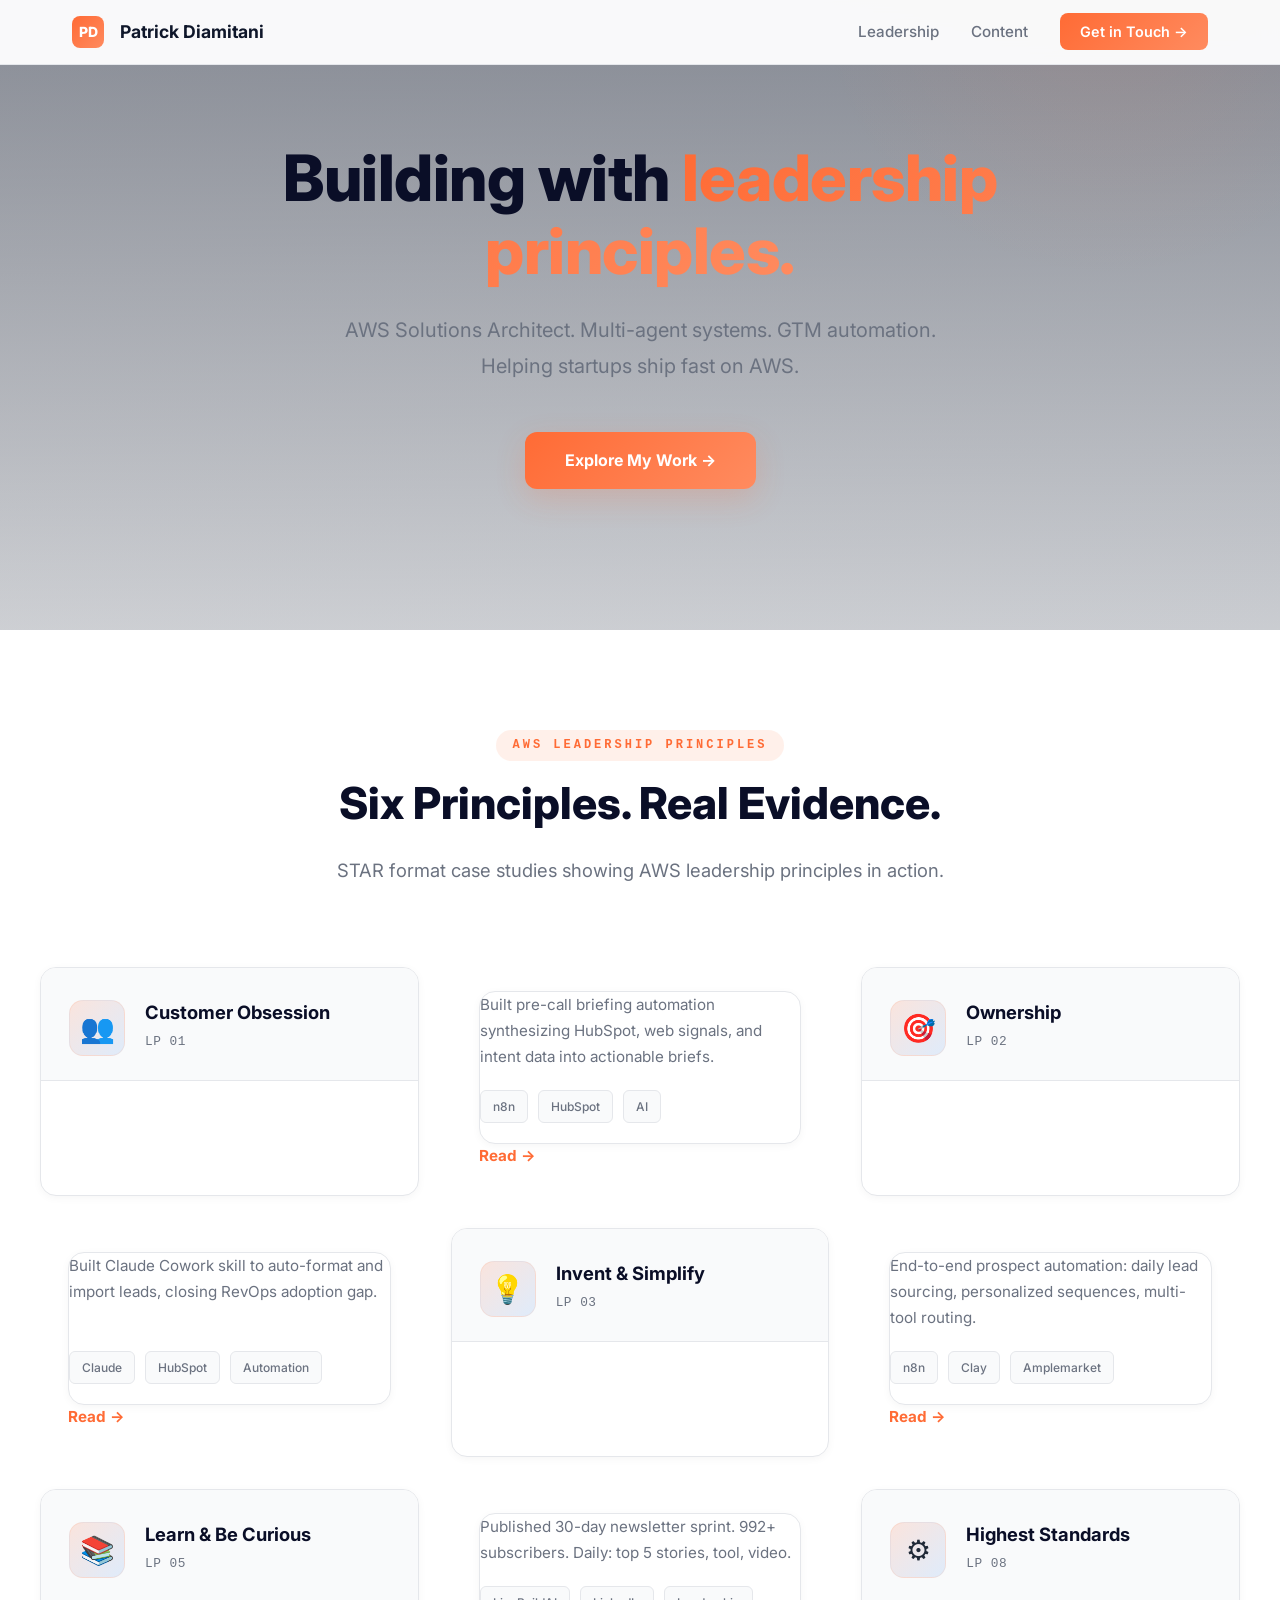
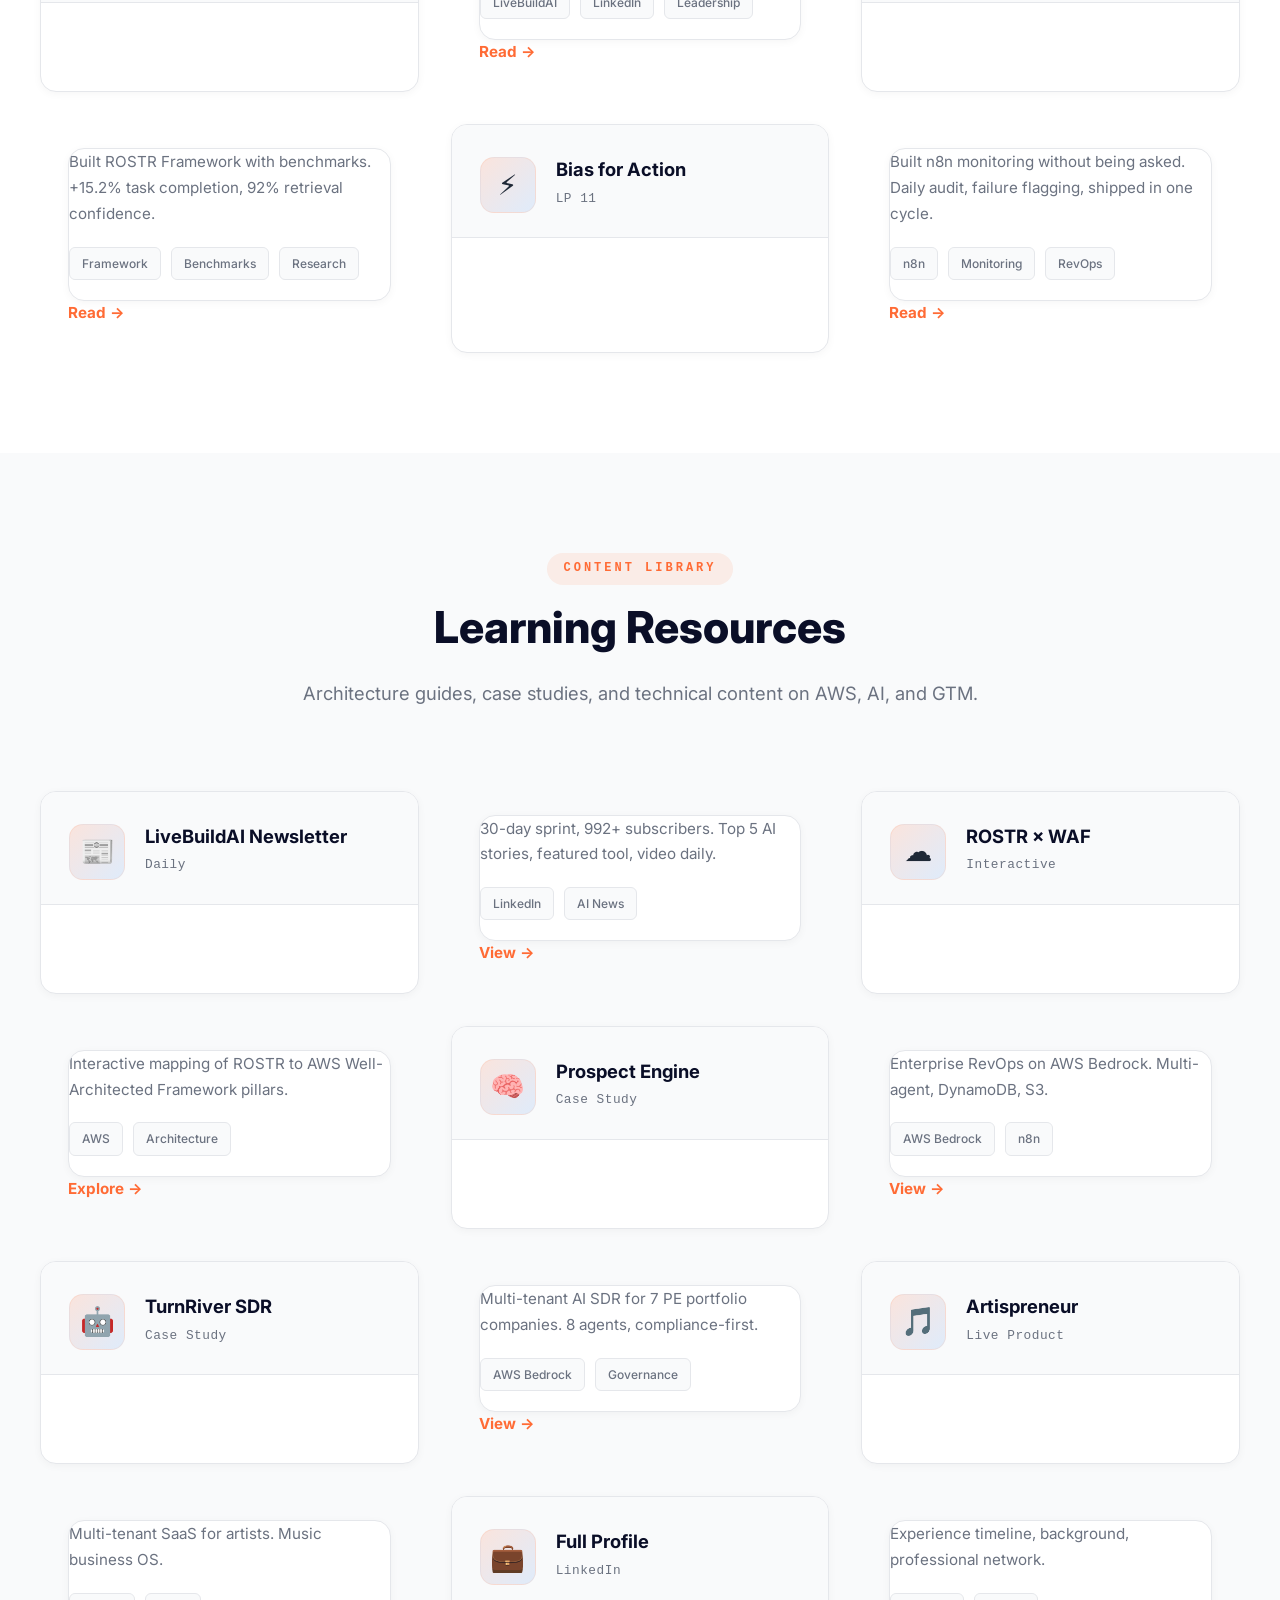
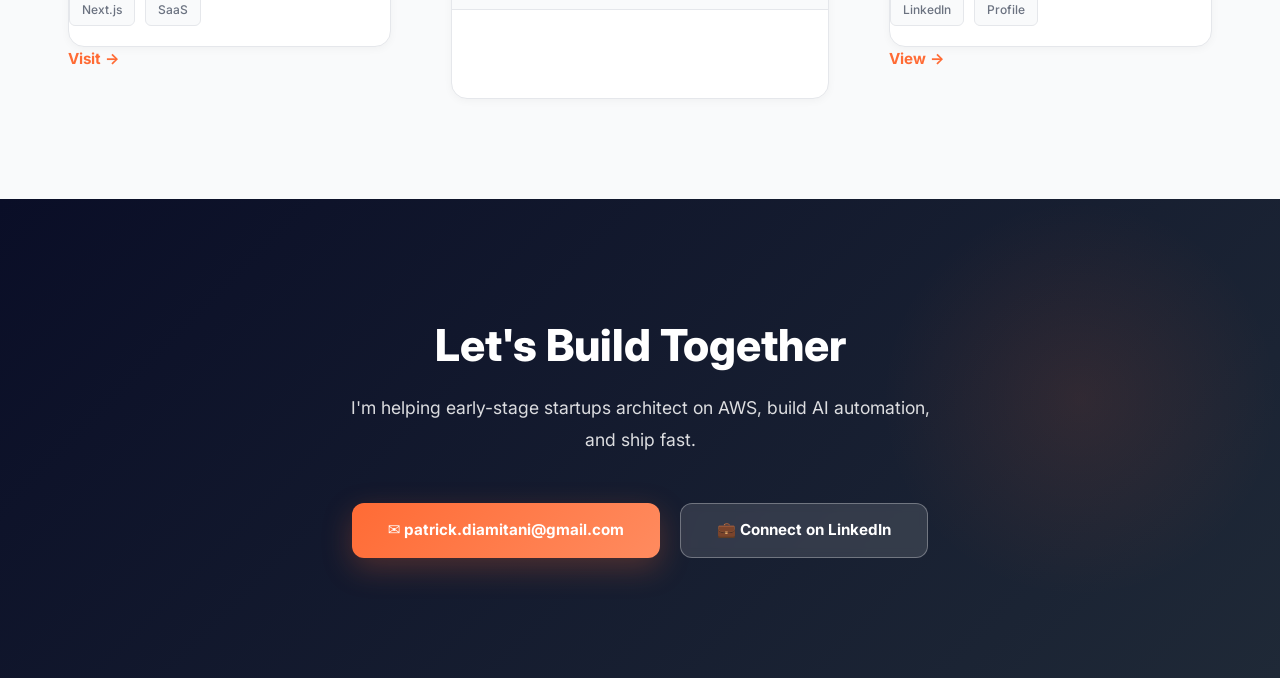
==== index.html @ fcdf60c7 "redesign: implement premium SaaS portfolio template design - sophisticated hero section with radial " ====
<!DOCTYPE html>
<html lang="en">
<head>
  <meta charset="UTF-8" />
  <meta name="viewport" content="width=device-width, initial-scale=1.0" />
  <meta name="description" content="Patrick Diamitani — AWS Solution Architect. Leadership principles and developer content library." />
  <title>Patrick Diamitani — AWS Solution Architect</title>
  <link rel="stylesheet" href="styles/main.css" />
  <style>
    /* Premium SaaS Portfolio Design */
    :root {
      --color-dark: #0A0E27;
      --color-primary: #0F172A;
      --color-secondary: #6B7280;
      --color-accent: #FF6B35;
      --color-accent-light: #FF8B5F;
      --color-surface: #F9FAFB;
      --color-surface-dark: #F3F4F6;
      --color-border: #E5E7EB;
      --color-text: #111827;
      --color-text-light: #6B7280;
      --gradient-accent: linear-gradient(135deg, #FF6B35, #FF8B5F);
      --gradient-dark: linear-gradient(135deg, #0A0E27, #1F2937);
    }

    /* Hero Section - Premium */
    .hero {
      min-height: 70vh;
      display: flex;
      align-items: center;
      justify-content: center;
      padding: 120px 20px;
      background: linear-gradient(180deg, rgba(15,23,42,0.5) 0%, rgba(15,23,42,0.2) 100%),
                  linear-gradient(135deg, #FFFFFF 0%, #F9FAFB 100%);
      position: relative;
      overflow: hidden;
    }

    .hero::before {
      content: '';
      position: absolute;
      top: -50%;
      right: -10%;
      width: 600px;
      height: 600px;
      background: radial-gradient(circle, rgba(255,107,53,0.08), transparent 70%);
      border-radius: 50%;
      z-index: 0;
    }

    .hero-content {
      max-width: 900px;
      text-align: center;
      margin: 0 auto;
      position: relative;
      z-index: 1;
    }

    .hero-title {
      font-size: clamp(2.5rem, 6vw, 4rem);
      font-weight: 800;
      line-height: 1.15;
      margin-bottom: 24px;
      color: var(--color-dark);
      letter-spacing: -0.5px;
    }

    .hero-title .gradient-text {
      display: inline;
      background: var(--gradient-accent);
      -webkit-background-clip: text;
      -webkit-text-fill-color: transparent;
      background-clip: text;
    }

    .hero-subtitle {
      font-size: 1.25rem;
      color: var(--color-secondary);
      line-height: 1.8;
      margin-bottom: 48px;
      max-width: 600px;
      margin-left: auto;
      margin-right: auto;
    }

    .hero-cta {
      display: inline-flex;
      align-items: center;
      gap: 8px;
      padding: 16px 40px;
      background: var(--gradient-accent);
      color: white;
      border-radius: 12px;
      font-weight: 700;
      font-size: 1rem;
      text-decoration: none;
      transition: all 0.3s ease;
      box-shadow: 0 10px 30px rgba(255, 107, 53, 0.2);
    }

    .hero-cta:hover {
      transform: translateY(-4px);
      box-shadow: 0 20px 50px rgba(255, 107, 53, 0.35);
    }

    /* Section Styling */
    .section {
      padding: 100px 20px;
      background: white;
    }

    .section:nth-child(even) {
      background: var(--color-surface);
    }

    .section-header {
      text-align: center;
      margin-bottom: 80px;
      max-width: 800px;
      margin-left: auto;
      margin-right: auto;
    }

    .section-label {
      font-family: 'Courier New', monospace;
      font-size: 0.75rem;
      letter-spacing: 3px;
      text-transform: uppercase;
      color: var(--color-accent);
      margin-bottom: 16px;
      font-weight: 700;
      display: inline-block;
      padding: 6px 16px;
      background: rgba(255, 107, 53, 0.1);
      border-radius: 20px;
    }

    .section-header h2 {
      font-size: clamp(2rem, 4vw, 2.75rem);
      font-weight: 800;
      margin-bottom: 24px;
      color: var(--color-dark);
      line-height: 1.2;
    }

    .section-header p {
      font-size: 1.15rem;
      color: var(--color-secondary);
      line-height: 1.8;
    }

    /* Card Grid */
    .card-library {
      display: grid;
      grid-template-columns: repeat(auto-fit, minmax(340px, 1fr));
      gap: 32px;
      max-width: 1440px;
      margin: 0 auto;
    }

    .lib-card {
      background: white;
      border: 1px solid var(--color-border);
      border-radius: 16px;
      overflow: hidden;
      transition: all 0.4s cubic-bezier(0.16, 1, 0.3, 1);
      display: flex;
      flex-direction: column;
      height: 100%;
      text-decoration: none;
      color: inherit;
      box-shadow: 0 2px 8px rgba(0, 0, 0, 0.04);
    }

    .lib-card:hover {
      border-color: var(--color-accent);
      transform: translateY(-12px);
      box-shadow: 0 24px 48px rgba(0, 0, 0, 0.12);
    }

    .lib-card-header {
      padding: 32px 28px 24px;
      border-bottom: 1px solid var(--color-border);
      display: flex;
      align-items: flex-start;
      gap: 20px;
      background: var(--color-surface);
    }

    .lib-card-badge {
      width: 56px;
      height: 56px;
      border-radius: 14px;
      display: flex;
      align-items: center;
      justify-content: center;
      font-size: 1.75rem;
      background: linear-gradient(135deg, rgba(255,107,53,0.15), rgba(74,158,255,0.15));
      flex-shrink: 0;
      border: 1px solid rgba(255, 107, 53, 0.1);
    }

    .lib-card-meta { flex: 1; }

    .lib-card-title {
      font-weight: 700;
      font-size: 1.15rem;
      margin-bottom: 6px;
      color: var(--color-dark);
      line-height: 1.4;
    }

    .lib-card-subtitle {
      font-size: 0.8rem;
      color: var(--color-text-light);
      font-family: 'Courier New', monospace;
      letter-spacing: 0.5px;
    }

    .lib-card-body {
      padding: 24px 28px 28px;
      flex: 1;
      display: flex;
      flex-direction: column;
    }

    .lib-card-text {
      font-size: 0.95rem;
      color: var(--color-secondary);
      line-height: 1.7;
      margin-bottom: 20px;
      flex: 1;
    }

    .lib-card-tags {
      display: flex;
      gap: 10px;
      flex-wrap: wrap;
      margin-bottom: 20px;
    }

    .lib-tag {
      font-size: 0.75rem;
      padding: 6px 12px;
      background: var(--color-surface);
      border-radius: 6px;
      color: var(--color-secondary);
      font-weight: 500;
      border: 1px solid var(--color-border);
    }

    .lib-card-cta {
      font-size: 0.95rem;
      font-weight: 700;
      color: var(--color-accent);
      display: inline-flex;
      align-items: center;
      gap: 8px;
      text-decoration: none;
      transition: gap 0.2s ease;
    }

    .lib-card-cta:hover {
      gap: 12px;
    }

    .container-wide {
      max-width: 1440px;
      margin: 0 auto;
      padding: 0 20px;
    }

    /* Contact Section */
    .contact {
      background: var(--gradient-dark);
      color: white;
      text-align: center;
      padding: 120px 20px;
      position: relative;
      overflow: hidden;
    }

    .contact::before {
      content: '';
      position: absolute;
      top: 0;
      right: 0;
      width: 400px;
      height: 400px;
      background: radial-gradient(circle, rgba(255,107,53,0.1), transparent 70%);
      border-radius: 50%;
      z-index: 0;
    }

    .contact h2 {
      color: white;
      margin-bottom: 20px;
      font-size: clamp(2rem, 4vw, 2.75rem);
      font-weight: 800;
      position: relative;
      z-index: 1;
      line-height: 1.2;
    }

    .contact p {
      color: rgba(255, 255, 255, 0.85);
      margin: 0 auto 48px;
      max-width: 600px;
      font-size: 1.1rem;
      line-height: 1.8;
      position: relative;
      z-index: 1;
    }

    .contact-ctas {
      display: flex;
      gap: 20px;
      justify-content: center;
      flex-wrap: wrap;
      position: relative;
      z-index: 1;
    }

    .btn-contact {
      padding: 14px 36px;
      border-radius: 12px;
      font-weight: 700;
      font-size: 0.95rem;
      text-decoration: none;
      display: inline-flex;
      align-items: center;
      gap: 8px;
      transition: all 0.3s ease;
    }

    .btn-primary-contact {
      background: var(--gradient-accent);
      color: white;
      box-shadow: 0 10px 30px rgba(255, 107, 53, 0.25);
    }

    .btn-primary-contact:hover {
      transform: translateY(-4px);
      box-shadow: 0 16px 40px rgba(255, 107, 53, 0.4);
    }

    .btn-secondary-contact {
      background: rgba(255, 255, 255, 0.12);
      border: 1.5px solid rgba(255, 255, 255, 0.3);
      color: white;
      backdrop-filter: blur(4px);
    }

    .btn-secondary-contact:hover {
      background: rgba(255, 255, 255, 0.18);
      border-color: rgba(255, 255, 255, 0.5);
    }

    /* Responsive */
    @media (max-width: 768px) {
      .hero {
        min-height: 60vh;
        padding: 80px 20px;
      }

      .section {
        padding: 60px 20px;
      }

      .section-header {
        margin-bottom: 50px;
      }

      .card-library {
        grid-template-columns: 1fr;
        gap: 24px;
      }

      .contact {
        padding: 80px 20px;
      }

      .contact-ctas {
        flex-direction: column;
      }

      .btn-contact {
        width: 100%;
        justify-content: center;
      }

      .hero::before {
        width: 400px;
        height: 400px;
        top: -100px;
        right: -100px;
      }
    }
  </style>
</head>
<body>

<nav class="nav">
  <div class="nav-inner">
    <a href="#" class="nav-logo">
      <div class="nav-logo-badge">PD</div>
      Patrick Diamitani
    </a>
    <ul class="nav-links">
      <li><a href="#leadership" class="nav-link">Leadership</a></li>
      <li><a href="#content" class="nav-link">Content</a></li>
      <li><a href="#contact" class="nav-cta">Get in Touch →</a></li>
    </ul>
  </div>
</nav>

<section class="hero">
  <div class="hero-content">
    <h1 class="hero-title">Building with <span class="gradient-text">leadership principles.</span></h1>
    <p class="hero-subtitle">AWS Solutions Architect. Multi-agent systems. GTM automation. Helping startups ship fast on AWS.</p>
    <a href="#leadership" class="hero-cta">Explore My Work →</a>
  </div>
</section>

<section class="section" id="leadership">
  <div class="container-wide">
    <div class="section-header">
      <div class="section-label">AWS Leadership Principles</div>
      <h2>Six Principles. Real Evidence.</h2>
      <p>STAR format case studies showing AWS leadership principles in action.</p>
    </div>

    <div class="card-library">
      <a href="pages/leadership/customer-obsession.html" class="lib-card">
        <div class="lib-card-header">
          <div class="lib-card-badge">👥</div>
          <div class="lib-card-meta">
            <div class="lib-card-title">Customer Obsession</div>
            <div class="lib-card-subtitle">LP 01</div>
          </div>
        </div>
        <div class="lib-card-body">
          <p class="lib-card-text">Built pre-call briefing automation synthesizing HubSpot, web signals, and intent data into actionable briefs.</p>
          <div class="lib-card-tags"><span class="lib-tag">n8n</span><span class="lib-tag">HubSpot</span><span class="lib-tag">AI</span></div>
          <a href="pages/leadership/customer-obsession.html" class="lib-card-cta">Read →</a>
        </div>
      </a>

      <a href="pages/leadership/ownership.html" class="lib-card">
        <div class="lib-card-header">
          <div class="lib-card-badge">🎯</div>
          <div class="lib-card-meta">
            <div class="lib-card-title">Ownership</div>
            <div class="lib-card-subtitle">LP 02</div>
          </div>
        </div>
        <div class="lib-card-body">
          <p class="lib-card-text">Built Claude Cowork skill to auto-format and import leads, closing RevOps adoption gap.</p>
          <div class="lib-card-tags"><span class="lib-tag">Claude</span><span class="lib-tag">HubSpot</span><span class="lib-tag">Automation</span></div>
          <a href="pages/leadership/ownership.html" class="lib-card-cta">Read →</a>
        </div>
      </a>

      <a href="pages/leadership/invent-simplify.html" class="lib-card">
        <div class="lib-card-header">
          <div class="lib-card-badge">💡</div>
          <div class="lib-card-meta">
            <div class="lib-card-title">Invent & Simplify</div>
            <div class="lib-card-subtitle">LP 03</div>
          </div>
        </div>
        <div class="lib-card-body">
          <p class="lib-card-text">End-to-end prospect automation: daily lead sourcing, personalized sequences, multi-tool routing.</p>
          <div class="lib-card-tags"><span class="lib-tag">n8n</span><span class="lib-tag">Clay</span><span class="lib-tag">Amplemarket</span></div>
          <a href="pages/leadership/invent-simplify.html" class="lib-card-cta">Read →</a>
        </div>
      </a>

      <a href="pages/leadership/learn-be-curious.html" class="lib-card">
        <div class="lib-card-header">
          <div class="lib-card-badge">📚</div>
          <div class="lib-card-meta">
            <div class="lib-card-title">Learn & Be Curious</div>
            <div class="lib-card-subtitle">LP 05</div>
          </div>
        </div>
        <div class="lib-card-body">
          <p class="lib-card-text">Published 30-day newsletter sprint. 992+ subscribers. Daily: top 5 stories, tool, video.</p>
          <div class="lib-card-tags"><span class="lib-tag">LiveBuildAI</span><span class="lib-tag">LinkedIn</span><span class="lib-tag">Leadership</span></div>
          <a href="pages/leadership/learn-be-curious.html" class="lib-card-cta">Read →</a>
        </div>
      </a>

      <a href="pages/leadership/highest-standards.html" class="lib-card">
        <div class="lib-card-header">
          <div class="lib-card-badge">⚙️</div>
          <div class="lib-card-meta">
            <div class="lib-card-title">Highest Standards</div>
            <div class="lib-card-subtitle">LP 08</div>
          </div>
        </div>
        <div class="lib-card-body">
          <p class="lib-card-text">Built ROSTR Framework with benchmarks. +15.2% task completion, 92% retrieval confidence.</p>
          <div class="lib-card-tags"><span class="lib-tag">Framework</span><span class="lib-tag">Benchmarks</span><span class="lib-tag">Research</span></div>
          <a href="pages/leadership/highest-standards.html" class="lib-card-cta">Read →</a>
        </div>
      </a>

      <a href="pages/leadership/bias-for-action.html" class="lib-card">
        <div class="lib-card-header">
          <div class="lib-card-badge">⚡</div>
          <div class="lib-card-meta">
            <div class="lib-card-title">Bias for Action</div>
            <div class="lib-card-subtitle">LP 11</div>
          </div>
        </div>
        <div class="lib-card-body">
          <p class="lib-card-text">Built n8n monitoring without being asked. Daily audit, failure flagging, shipped in one cycle.</p>
          <div class="lib-card-tags"><span class="lib-tag">n8n</span><span class="lib-tag">Monitoring</span><span class="lib-tag">RevOps</span></div>
          <a href="pages/leadership/bias-for-action.html" class="lib-card-cta">Read →</a>
        </div>
      </a>
    </div>
  </div>
</section>

<section class="section" id="content">
  <div class="container-wide">
    <div class="section-header">
      <div class="section-label">Content Library</div>
      <h2>Learning Resources</h2>
      <p>Architecture guides, case studies, and technical content on AWS, AI, and GTM.</p>
    </div>

    <div class="card-library">
      <a href="pages/developer-advocacy.html" class="lib-card">
        <div class="lib-card-header">
          <div class="lib-card-badge">📰</div>
          <div class="lib-card-meta">
            <div class="lib-card-title">LiveBuildAI Newsletter</div>
            <div class="lib-card-subtitle">Daily</div>
          </div>
        </div>
        <div class="lib-card-body">
          <p class="lib-card-text">30-day sprint, 992+ subscribers. Top 5 AI stories, featured tool, video daily.</p>
          <div class="lib-card-tags"><span class="lib-tag">LinkedIn</span><span class="lib-tag">AI News</span></div>
          <a href="pages/developer-advocacy.html" class="lib-card-cta">View →</a>
        </div>
      </a>

      <a href="pages/waf-interactive.html" class="lib-card">
        <div class="lib-card-header">
          <div class="lib-card-badge">☁️</div>
          <div class="lib-card-meta">
            <div class="lib-card-title">ROSTR × WAF</div>
            <div class="lib-card-subtitle">Interactive</div>
          </div>
        </div>
        <div class="lib-card-body">
          <p class="lib-card-text">Interactive mapping of ROSTR to AWS Well-Architected Framework pillars.</p>
          <div class="lib-card-tags"><span class="lib-tag">AWS</span><span class="lib-tag">Architecture</span></div>
          <a href="pages/waf-interactive.html" class="lib-card-cta">Explore →</a>
        </div>
      </a>

      <a href="pages/prospect-engine-case-study.html" class="lib-card">
        <div class="lib-card-header">
          <div class="lib-card-badge">🧠</div>
          <div class="lib-card-meta">
            <div class="lib-card-title">Prospect Engine</div>
            <div class="lib-card-subtitle">Case Study</div>
          </div>
        </div>
        <div class="lib-card-body">
          <p class="lib-card-text">Enterprise RevOps on AWS Bedrock. Multi-agent, DynamoDB, S3.</p>
          <div class="lib-card-tags"><span class="lib-tag">AWS Bedrock</span><span class="lib-tag">n8n</span></div>
          <a href="pages/prospect-engine-case-study.html" class="lib-card-cta">View →</a>
        </div>
      </a>

      <a href="pages/turnriver-sdr-case-study.html" class="lib-card">
        <div class="lib-card-header">
          <div class="lib-card-badge">🤖</div>
          <div class="lib-card-meta">
            <div class="lib-card-title">TurnRiver SDR</div>
            <div class="lib-card-subtitle">Case Study</div>
          </div>
        </div>
        <div class="lib-card-body">
          <p class="lib-card-text">Multi-tenant AI SDR for 7 PE portfolio companies. 8 agents, compliance-first.</p>
          <div class="lib-card-tags"><span class="lib-tag">AWS Bedrock</span><span class="lib-tag">Governance</span></div>
          <a href="pages/turnriver-sdr-case-study.html" class="lib-card-cta">View →</a>
        </div>
      </a>

      <a href="https://www.artispreneur.com" target="_blank" class="lib-card">
        <div class="lib-card-header">
          <div class="lib-card-badge">🎵</div>
          <div class="lib-card-meta">
            <div class="lib-card-title">Artispreneur</div>
            <div class="lib-card-subtitle">Live Product</div>
          </div>
        </div>
        <div class="lib-card-body">
          <p class="lib-card-text">Multi-tenant SaaS for artists. Music business OS.</p>
          <div class="lib-card-tags"><span class="lib-tag">Next.js</span><span class="lib-tag">SaaS</span></div>
          <a href="https://www.artispreneur.com" target="_blank" class="lib-card-cta">Visit →</a>
        </div>
      </a>

      <a href="https://www.linkedin.com/in/diamitani" target="_blank" class="lib-card">
        <div class="lib-card-header">
          <div class="lib-card-badge">💼</div>
          <div class="lib-card-meta">
            <div class="lib-card-title">Full Profile</div>
            <div class="lib-card-subtitle">LinkedIn</div>
          </div>
        </div>
        <div class="lib-card-body">
          <p class="lib-card-text">Experience timeline, background, professional network.</p>
          <div class="lib-card-tags"><span class="lib-tag">LinkedIn</span><span class="lib-tag">Profile</span></div>
          <a href="https://www.linkedin.com/in/diamitani" target="_blank" class="lib-card-cta">View →</a>
        </div>
      </a>
    </div>
  </div>
</section>

<section class="contact" id="contact">
  <h2>Let's Build Together</h2>
  <p>I'm helping early-stage startups architect on AWS, build AI automation, and ship fast.</p>
  <div class="contact-ctas">
    <a href="mailto:patrick.diamitani@gmail.com" class="btn-contact btn-primary-contact">✉️ patrick.diamitani@gmail.com</a>
    <a href="https://linkedin.com/in/diamitani" target="_blank" class="btn-contact btn-secondary-contact">💼 Connect on LinkedIn</a>
  </div>
</section>

<script src="scripts/main.js"></script>
</body>
</html>
---- styles/main.css ----
/* ============================================================
   PATRICK DIAMITANI — AWS SOLUTIONS ARCHITECT PORTFOLIO
   Modern SaaS Design System · Powered by AWS Well-Architected
   ============================================================ */

@import url('https://fonts.googleapis.com/css2?family=Inter:wght@400;500;600;700;800&display=swap');

/* ── CSS Custom Properties ─────────────────────────────────── */
:root {
  /* Colors */
  --color-primary: #0F172A;
  --color-accent: #FF6B35;
  --color-background: #FFFFFF;
  --color-surface: #F9FAFB;
  --color-text-primary: #1F2937;
  --color-text-secondary: #6B7280;
  --color-border: #E5E7EB;
  --color-success: #10B981;
  --color-error: #EF4444;

  /* Gradients */
  --grad-hero: linear-gradient(135deg, #FFFFFF 0%, #F9FAFB 100%);
  --grad-accent: linear-gradient(135deg, #FF6B35, #FF8B5F);
  --grad-text: linear-gradient(135deg, #0F172A, #1F2937);

  /* Typography */
  --font-display: 'Inter', system-ui, -apple-system, sans-serif;
  --font-body: 'Inter', system-ui, -apple-system, sans-serif;
  --font-mono: 'Courier New', monospace;

  /* Spacing (8px base) */
  --spacing-xs: 8px;
  --spacing-sm: 16px;
  --spacing-md: 24px;
  --spacing-lg: 32px;
  --spacing-xl: 48px;
  --spacing-2xl: 64px;
  --spacing-3xl: 80px;

  /* Layout */
  --max-width: 1200px;
  --container-pad: 32px;

  /* Transitions */
  --ease-out: cubic-bezier(0.16, 1, 0.3, 1);
  --ease-smooth: cubic-bezier(0.4, 0, 0.2, 1);
}

/* ── Reset & Base ───────────────────────────────────────────── */
*, *::before, *::after {
  box-sizing: border-box;
  margin: 0;
  padding: 0;
}

html {
  scroll-behavior: smooth;
  font-size: 16px;
  -webkit-font-smoothing: antialiased;
  -moz-osx-font-smoothing: grayscale;
}

body {
  font-family: var(--font-body);
  background: var(--color-background);
  color: var(--color-text-primary);
  line-height: 1.6;
  overflow-x: hidden;
}

/* Typography */
h1, h2, h3, h4, h5, h6 {
  font-family: var(--font-display);
  font-weight: 800;
  line-height: 1.2;
  color: var(--color-primary);
}

h1 { font-size: clamp(2.5rem, 5vw, 3.5rem); }
h2 { font-size: clamp(1.75rem, 4vw, 2.5rem); }
h3 { font-size: clamp(1.25rem, 3vw, 1.75rem); }
h4 { font-size: 1.25rem; }
h5 { font-size: 1rem; }
h6 { font-size: 0.875rem; }

p { color: var(--color-text-secondary); line-height: 1.7; margin-bottom: var(--spacing-md); }

a {
  color: var(--color-accent);
  text-decoration: none;
  transition: color var(--ease-smooth) 0.2s;
}

a:hover { color: #FF8B5F; }

img { max-width: 100%; display: block; height: auto; }
ul { list-style: none; }

/* ── Scrollbar ──────────────────────────────────────────────── */
::-webkit-scrollbar { width: 8px; }
::-webkit-scrollbar-track { background: var(--color-surface); }
::-webkit-scrollbar-thumb { background: var(--color-accent); border-radius: 4px; }
::-webkit-scrollbar-thumb:hover { background: #FF8B5F; }

/* ── Layout ─────────────────────────────────────────────────── */
.container {
  max-width: var(--max-width);
  margin: 0 auto;
  padding: 0 var(--container-pad);
}

.section {
  padding: var(--spacing-3xl) 0;
}

.section-label {
  font-family: var(--font-mono);
  font-size: 0.75rem;
  letter-spacing: 3px;
  text-transform: uppercase;
  color: var(--color-accent);
  margin-bottom: var(--spacing-md);
  display: flex;
  align-items: center;
  gap: var(--spacing-sm);
}

.section-label::before {
  content: '';
  width: 32px;
  height: 1px;
  background: var(--color-accent);
}

.gradient-text {
  background: var(--grad-accent);
  -webkit-background-clip: text;
  -webkit-text-fill-color: transparent;
  background-clip: text;
}

/* ── Navigation ─────────────────────────────────────────────── */
.nav {
  position: fixed;
  top: 0;
  left: 0;
  right: 0;
  background: rgba(255, 255, 255, 0.95);
  backdrop-filter: blur(10px);
  border-bottom: 1px solid var(--color-border);
  z-index: 1000;
  transition: all var(--ease-smooth) 0.2s;
}

.nav.scrolled {
  box-shadow: 0 4px 20px rgba(0, 0, 0, 0.08);
}

.nav-inner {
  display: flex;
  justify-content: space-between;
  align-items: center;
  max-width: var(--max-width);
  margin: 0 auto;
  padding: 16px 32px;
}

.nav-logo {
  display: flex;
  align-items: center;
  gap: var(--spacing-sm);
  font-weight: 700;
  font-size: 1.1rem;
  color: var(--color-primary);
  text-decoration: none;
}

.nav-logo-badge {
  width: 32px;
  height: 32px;
  background: var(--grad-accent);
  border-radius: 8px;
  display: flex;
  align-items: center;
  justify-content: center;
  font-size: 0.875rem;
  font-weight: 800;
  color: white;
}

.nav-links {
  display: flex;
  gap: var(--spacing-lg);
  align-items: center;
  list-style: none;
}

.nav-link {
  color: var(--color-text-secondary);
  font-weight: 500;
  font-size: 0.95rem;
  transition: color var(--ease-smooth) 0.2s;
}

.nav-link:hover {
  color: var(--color-primary);
}

.nav-cta {
  padding: 10px 20px;
  background: var(--grad-accent);
  color: white;
  border-radius: 8px;
  font-weight: 600;
  font-size: 0.9rem;
  transition: all var(--ease-smooth) 0.2s;
}

.nav-cta:hover {
  transform: translateY(-2px);
  box-shadow: 0 8px 20px rgba(255, 107, 53, 0.3);
}

@media (max-width: 768px) {
  .nav-links { gap: var(--spacing-md); }
}

/* ── Buttons ────────────────────────────────────────────────── */
.btn {
  display: inline-flex;
  align-items: center;
  gap: 8px;
  padding: 14px 28px;
  border-radius: 8px;
  font-weight: 600;
  font-size: 0.9rem;
  text-decoration: none;
  transition: all var(--ease-smooth) 0.2s;
  border: none;
  cursor: pointer;
}

.btn-primary {
  background: var(--grad-accent);
  color: white;
}

.btn-primary:hover {
  transform: translateY(-2px);
  box-shadow: 0 12px 32px rgba(255, 107, 53, 0.35);
}

.btn-secondary {
  background: transparent;
  border: 1px solid var(--color-accent);
  color: var(--color-accent);
}

.btn-secondary:hover {
  background: var(--color-surface);
  border-color: #FF8B5F;
  color: #FF8B5F;
}

/* ── Cards ──────────────────────────────────────────────────── */
.card {
  background: white;
  border: 1px solid var(--color-border);
  border-radius: 16px;
  overflow: hidden;
  transition: all var(--ease-smooth) 0.3s;
  display: flex;
  flex-direction: column;
  height: 100%;
}

.card:hover {
  border-color: var(--color-accent);
  box-shadow: 0 20px 40px rgba(15, 23, 42, 0.1);
  transform: translateY(-8px);
}

.card-thumbnail {
  aspect-ratio: 16 / 9;
  background: linear-gradient(135deg, #F9FAFB, #E5E7EB);
  display: flex;
  align-items: center;
  justify-content: center;
  overflow: hidden;
  position: relative;
}

.card-thumbnail::after {
  content: '▶';
  position: absolute;
  width: 48px;
  height: 48px;
  background: rgba(255, 107, 53, 0.9);
  border-radius: 50%;
  display: flex;
  align-items: center;
  justify-content: center;
  font-size: 1rem;
  color: white;
  opacity: 0;
  transition: opacity var(--ease-smooth) 0.2s;
}

.card:hover .card-thumbnail::after {
  opacity: 1;
}

.card-icon {
  font-size: 3rem;
  opacity: 0.3;
}

.card-content {
  padding: 20px;
  flex: 1;
  display: flex;
  flex-direction: column;
}

.card-category {
  font-family: var(--font-mono);
  font-size: 0.7rem;
  letter-spacing: 1px;
  text-transform: uppercase;
  color: var(--color-accent);
  margin-bottom: 8px;
}

.card-title {
  font-weight: 700;
  font-size: 1rem;
  margin-bottom: 12px;
  line-height: 1.4;
  color: var(--color-primary);
  flex: 1;
}

.card-meta {
  font-size: 0.8rem;
  color: var(--color-text-secondary);
  display: flex;
  gap: var(--spacing-sm);
  flex-wrap: wrap;
}

/* ── Grids ──────────────────────────────────────────────────── */
.grid-2 { display: grid; grid-template-columns: repeat(auto-fit, minmax(300px, 1fr)); gap: var(--spacing-lg); }
.grid-3 { display: grid; grid-template-columns: repeat(auto-fit, minmax(320px, 1fr)); gap: var(--spacing-lg); }
.grid-4 { display: grid; grid-template-columns: repeat(auto-fit, minmax(250px, 1fr)); gap: var(--spacing-lg); }

@media (max-width: 900px) {
  .grid-3 { grid-template-columns: repeat(2, 1fr); }
  .grid-4 { grid-template-columns: repeat(2, 1fr); }
}

@media (max-width: 480px) {
  .grid-2, .grid-3, .grid-4 { grid-template-columns: 1fr; }
}

/* ── Hero Section ───────────────────────────────────────────── */
.hero {
  padding: 160px 32px 80px;
  background: var(--grad-hero);
  text-align: center;
}

.hero-content {
  max-width: 800px;
  margin: 0 auto;
}

.hero-title {
  font-size: clamp(2.5rem, 6vw, 4rem);
  font-weight: 800;
  line-height: 1.1;
  margin-bottom: var(--spacing-md);
  color: var(--color-primary);
}

.hero-subtitle {
  font-size: 1.15rem;
  color: var(--color-text-secondary);
  line-height: 1.7;
  margin-bottom: var(--spacing-2xl);
}

.hero-ctas {
  display: flex;
  gap: var(--spacing-md);
  justify-content: center;
  flex-wrap: wrap;
}

/* ── Video Container ────────────────────────────────────────── */
.video-embed {
  position: relative;
  width: 100%;
  padding-bottom: 56.25%;
  border-radius: 16px;
  overflow: hidden;
  background: var(--color-surface);
}

.video-embed iframe {
  position: absolute;
  top: 0;
  left: 0;
  width: 100%;
  height: 100%;
  border: none;
}

/* ── Footer ─────────────────────────────────────────────────── */
.footer {
  background: var(--color-primary);
  color: white;
  padding: var(--spacing-2xl) 0;
  margin-top: var(--spacing-3xl);
  border-top: 1px solid var(--color-border);
}

.footer-inner {
  max-width: var(--max-width);
  margin: 0 auto;
  padding: 0 var(--container-pad);
  text-align: center;
}

.footer-text {
  font-size: 0.9rem;
  opacity: 0.8;
  margin-bottom: var(--spacing-sm);
}

.footer-made-with {
  font-size: 0.85rem;
  opacity: 0.6;
}

/* ── Responsive ─────────────────────────────────────────────── */
@media (max-width: 768px) {
  :root {
    --container-pad: 20px;
    --spacing-3xl: 64px;
  }

  .section {
    padding: var(--spacing-2xl) 0;
  }

  .hero {
    padding: 120px 20px 60px;
  }

  .nav-links {
    gap: var(--spacing-md);
  }

  h1 { font-size: 2rem; }
  h2 { font-size: 1.5rem; }
  h3 { font-size: 1.25rem; }
}

@media (max-width: 480px) {
  .nav-links {
    display: none;
  }

  .hero-ctas {
    flex-direction: column;
  }

  .btn {
    width: 100%;
    justify-content: center;
  }
}

/* ── Print ──────────────────────────────────────────────────── */
@media print {
  .nav, .footer { display: none; }
  body { background: white; }
}
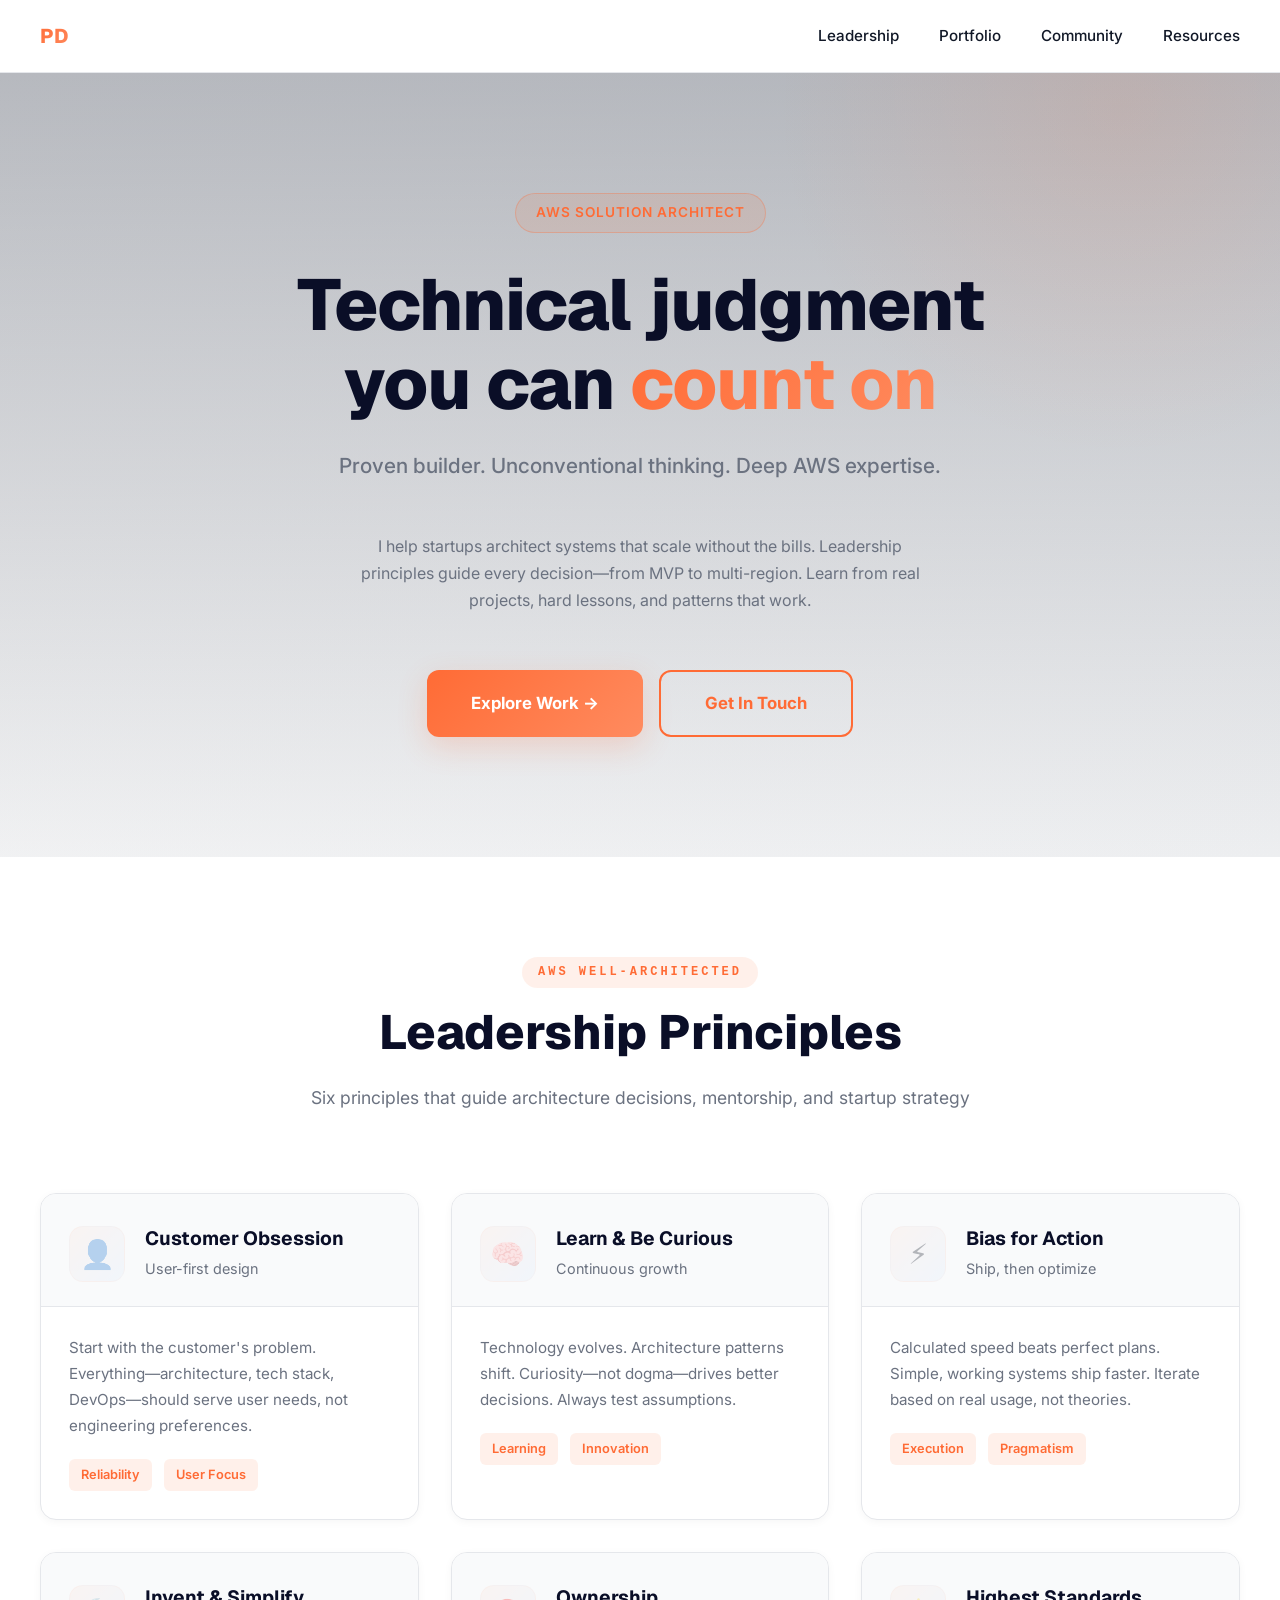
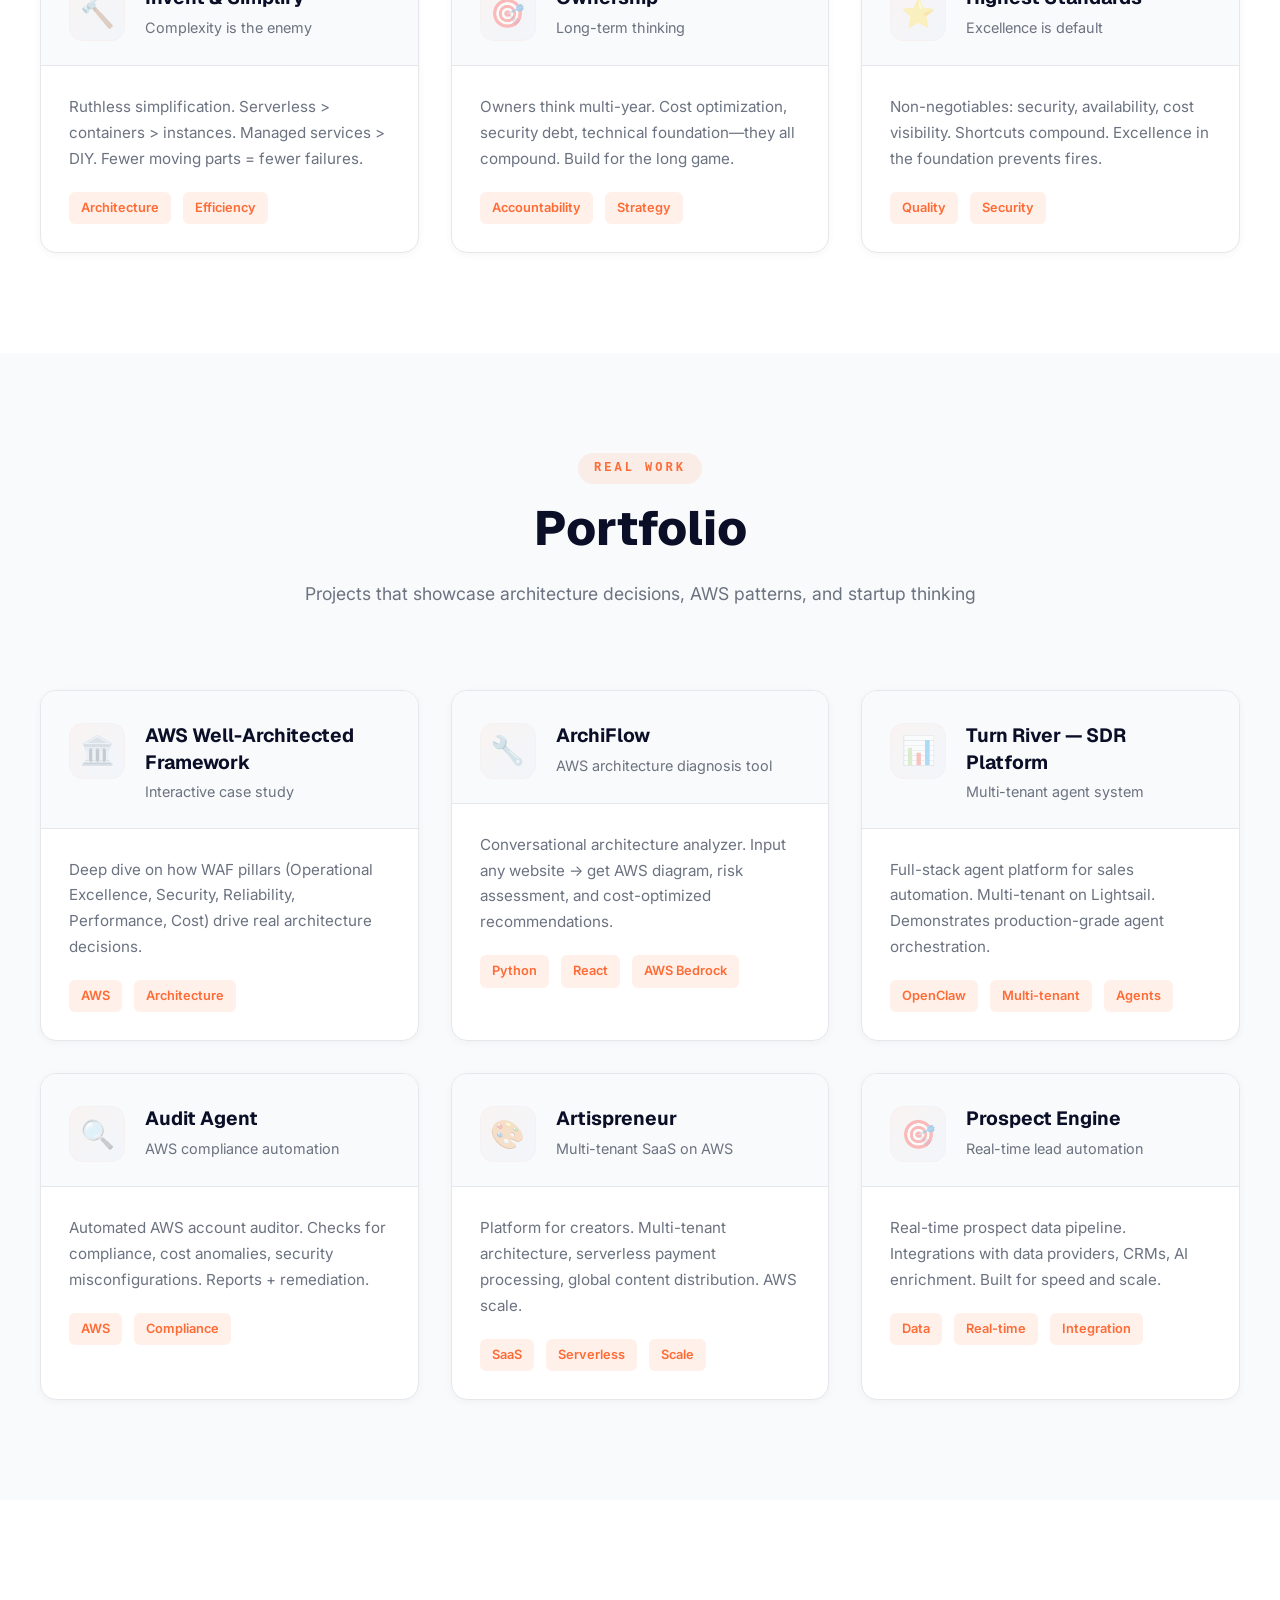
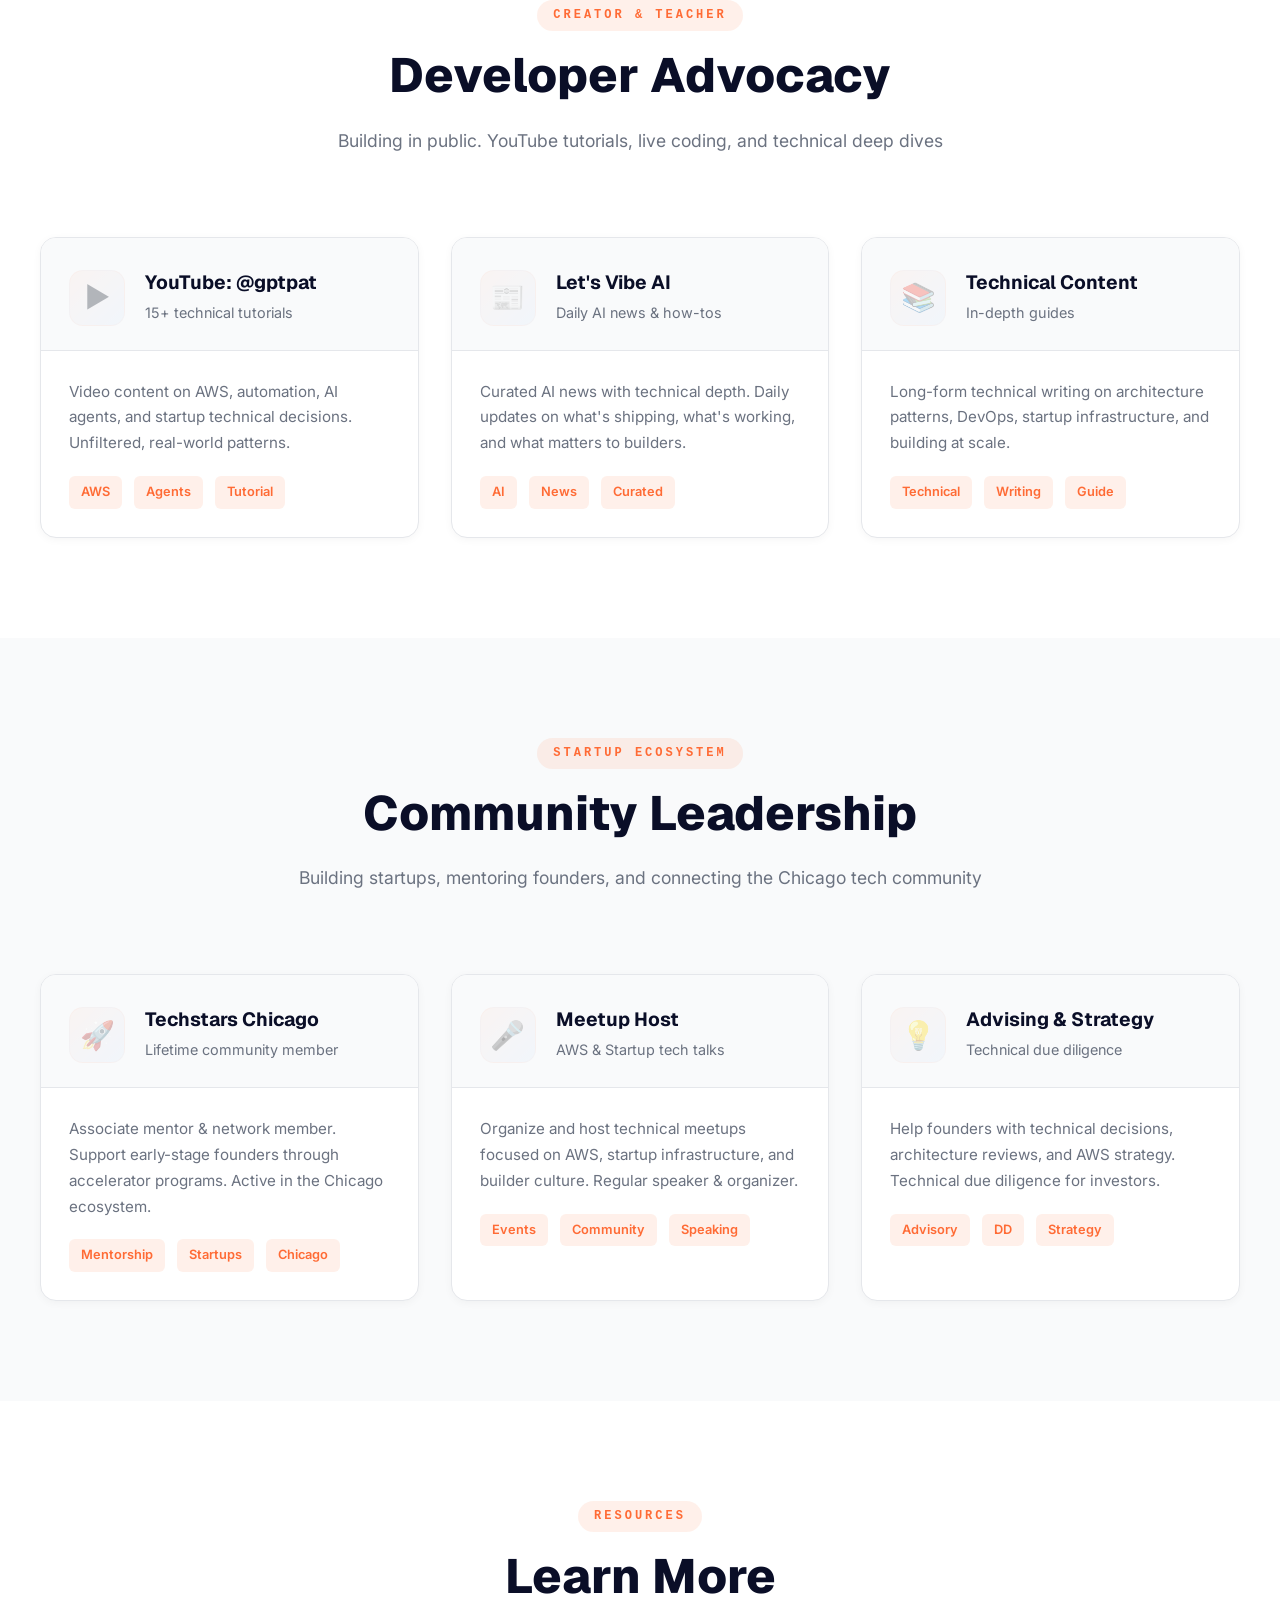
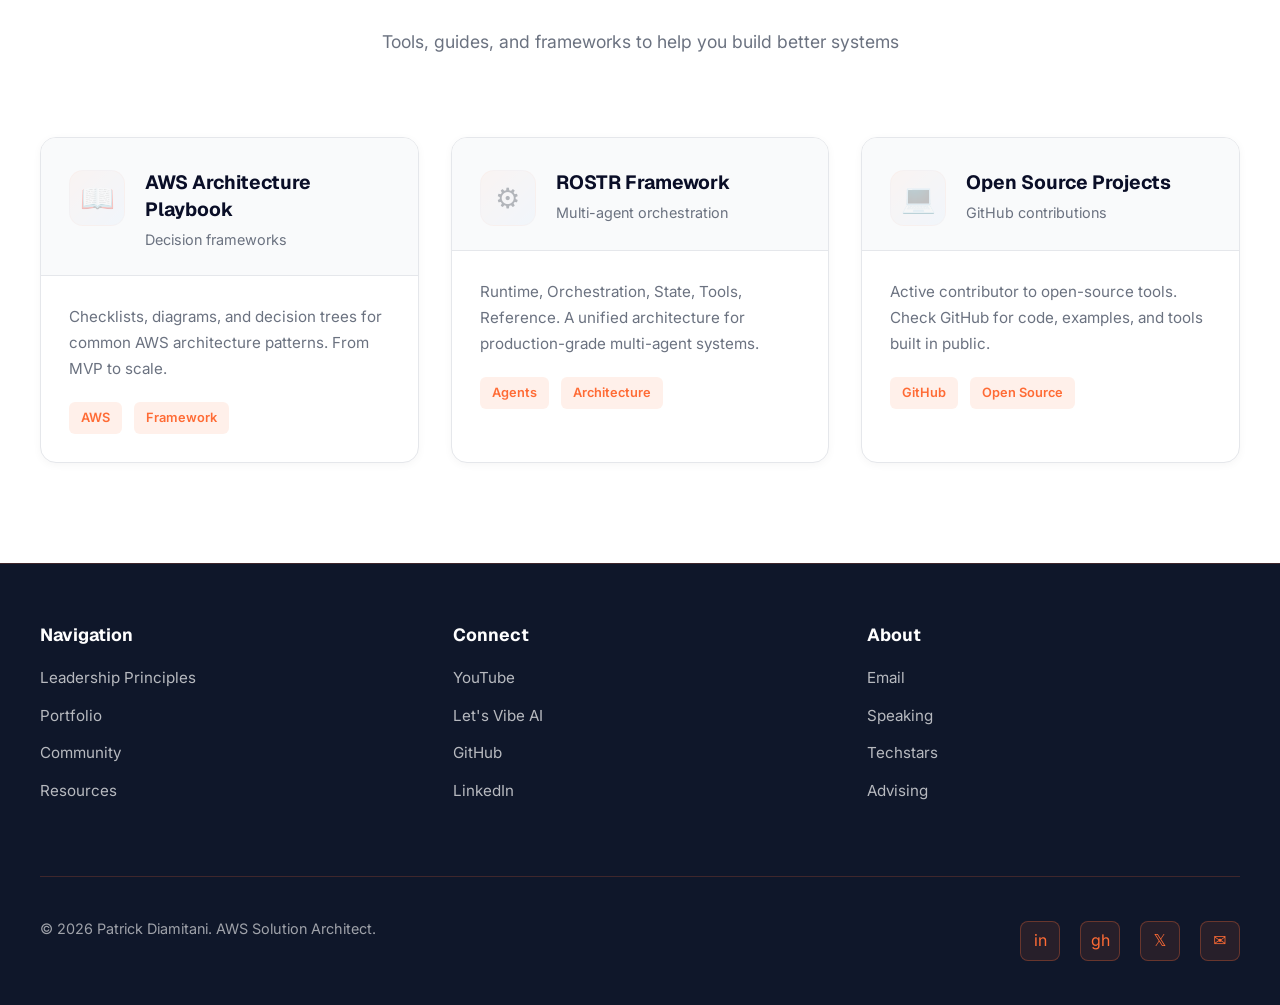
==== commit 0731d51c: "refactor: premium portfolio redesign for interview positioning - Enhanced hero with positioning: 'te" ====
--- a/index.html
+++ b/index.html
@@ -3,9 +3,14 @@
 <head>
   <meta charset="UTF-8" />
   <meta name="viewport" content="width=device-width, initial-scale=1.0" />
-  <meta name="description" content="Patrick Diamitani — AWS Solution Architect. Leadership principles and developer content library." />
+  <meta name="description" content="Patrick Diamitani — AWS Solution Architect. Proven builder with deep technical judgment. Leadership principles, developer advocacy, and startup ecosystem leadership." />
+  <meta name="og:title" content="Patrick Diamitani — AWS Solution Architect" />
+  <meta name="og:description" content="Technical judgment + proven builder. Unconventional thinking. Startup ecosystem leader." />
   <title>Patrick Diamitani — AWS Solution Architect</title>
   <link rel="stylesheet" href="styles/main.css" />
+  <link rel="preconnect" href="https://fonts.googleapis.com">
+  <link rel="preconnect" href="https://fonts.gstatic.com" crossorigin>
+  <link href="https://fonts.googleapis.com/css2?family=Geist:wght@400;600;800&family=Inter:wght@300;400;500;600;700&display=swap" rel="stylesheet">
   <style>
     /* Premium SaaS Portfolio Design */
     :root {
@@ -21,16 +26,81 @@
       --color-text-light: #6B7280;
       --gradient-accent: linear-gradient(135deg, #FF6B35, #FF8B5F);
       --gradient-dark: linear-gradient(135deg, #0A0E27, #1F2937);
-    }
-
-    /* Hero Section - Premium */
+      --font-display: 'Geist', system-ui, sans-serif;
+      --font-body: 'Inter', system-ui, -apple-system, sans-serif;
+    }
+
+    * {
+      margin: 0;
+      padding: 0;
+      box-sizing: border-box;
+    }
+
+    body {
+      font-family: var(--font-body);
+      color: var(--color-text);
+      line-height: 1.6;
+      background: white;
+    }
+
+    /* Navigation */
+    nav {
+      position: sticky;
+      top: 0;
+      z-index: 100;
+      background: white;
+      border-bottom: 1px solid var(--color-border);
+      padding: 20px 0;
+      backdrop-filter: blur(10px);
+      background-color: rgba(255, 255, 255, 0.95);
+    }
+
+    .nav-container {
+      max-width: 1440px;
+      margin: 0 auto;
+      padding: 0 40px;
+      display: flex;
+      justify-content: space-between;
+      align-items: center;
+    }
+
+    .nav-logo {
+      font-family: var(--font-display);
+      font-size: 1.25rem;
+      font-weight: 800;
+      background: var(--gradient-accent);
+      -webkit-background-clip: text;
+      -webkit-text-fill-color: transparent;
+      background-clip: text;
+      text-decoration: none;
+    }
+
+    .nav-links {
+      display: flex;
+      gap: 40px;
+      list-style: none;
+    }
+
+    .nav-links a {
+      text-decoration: none;
+      color: var(--color-text);
+      font-weight: 500;
+      font-size: 0.95rem;
+      transition: color 0.3s ease;
+    }
+
+    .nav-links a:hover {
+      color: var(--color-accent);
+    }
+
+    /* Hero Section */
     .hero {
-      min-height: 70vh;
+      min-height: 85vh;
       display: flex;
       align-items: center;
       justify-content: center;
-      padding: 120px 20px;
-      background: linear-gradient(180deg, rgba(15,23,42,0.5) 0%, rgba(15,23,42,0.2) 100%),
+      padding: 120px 40px;
+      background: linear-gradient(180deg, rgba(15,23,42,0.3) 0%, rgba(15,23,42,0.05) 100%),
                   linear-gradient(135deg, #FFFFFF 0%, #F9FAFB 100%);
       position: relative;
       overflow: hidden;
@@ -39,11 +109,11 @@
     .hero::before {
       content: '';
       position: absolute;
-      top: -50%;
-      right: -10%;
-      width: 600px;
-      height: 600px;
-      background: radial-gradient(circle, rgba(255,107,53,0.08), transparent 70%);
+      top: -40%;
+      right: -15%;
+      width: 700px;
+      height: 700px;
+      background: radial-gradient(circle, rgba(255,107,53,0.1), transparent 70%);
       border-radius: 50%;
       z-index: 0;
     }
@@ -56,17 +126,31 @@
       z-index: 1;
     }
 
+    .hero-badge {
+      display: inline-block;
+      padding: 8px 20px;
+      background: rgba(255, 107, 53, 0.1);
+      border: 1px solid rgba(255, 107, 53, 0.3);
+      border-radius: 24px;
+      font-size: 0.85rem;
+      font-weight: 600;
+      color: var(--color-accent);
+      margin-bottom: 32px;
+      letter-spacing: 1px;
+      text-transform: uppercase;
+    }
+
     .hero-title {
-      font-size: clamp(2.5rem, 6vw, 4rem);
+      font-family: var(--font-display);
+      font-size: clamp(3rem, 8vw, 4.5rem);
       font-weight: 800;
-      line-height: 1.15;
+      line-height: 1.1;
       margin-bottom: 24px;
       color: var(--color-dark);
-      letter-spacing: -0.5px;
-    }
-
-    .hero-title .gradient-text {
-      display: inline;
+      letter-spacing: -1px;
+    }
+
+    .hero-title .accent {
       background: var(--gradient-accent);
       -webkit-background-clip: text;
       -webkit-text-fill-color: transparent;
@@ -74,43 +158,80 @@
     }
 
     .hero-subtitle {
-      font-size: 1.25rem;
+      font-size: 1.3rem;
       color: var(--color-secondary);
       line-height: 1.8;
       margin-bottom: 48px;
+      max-width: 700px;
+      margin-left: auto;
+      margin-right: auto;
+      font-weight: 500;
+    }
+
+    .hero-subtext {
+      font-size: 1rem;
+      color: var(--color-text-light);
+      line-height: 1.7;
+      margin-bottom: 56px;
       max-width: 600px;
       margin-left: auto;
       margin-right: auto;
     }
 
-    .hero-cta {
+    .hero-cta-group {
+      display: flex;
+      gap: 16px;
+      justify-content: center;
+      flex-wrap: wrap;
+    }
+
+    .cta-button {
       display: inline-flex;
       align-items: center;
       gap: 8px;
-      padding: 16px 40px;
+      padding: 18px 44px;
       background: var(--gradient-accent);
       color: white;
       border-radius: 12px;
       font-weight: 700;
-      font-size: 1rem;
+      font-size: 1.05rem;
       text-decoration: none;
       transition: all 0.3s ease;
       box-shadow: 0 10px 30px rgba(255, 107, 53, 0.2);
-    }
-
-    .hero-cta:hover {
+      border: none;
+      cursor: pointer;
+    }
+
+    .cta-button:hover {
       transform: translateY(-4px);
       box-shadow: 0 20px 50px rgba(255, 107, 53, 0.35);
     }
 
+    .cta-button-secondary {
+      background: transparent;
+      border: 2px solid var(--color-accent);
+      color: var(--color-accent);
+      box-shadow: none;
+    }
+
+    .cta-button-secondary:hover {
+      background: rgba(255, 107, 53, 0.05);
+      transform: translateY(-2px);
+    }
+
     /* Section Styling */
     .section {
-      padding: 100px 20px;
+      padding: 100px 40px;
       background: white;
     }
 
     .section:nth-child(even) {
       background: var(--color-surface);
+    }
+
+    .section-container {
+      max-width: 1440px;
+      margin: 0 auto;
     }
 
     .section-header {
@@ -136,29 +257,28 @@
     }
 
     .section-header h2 {
-      font-size: clamp(2rem, 4vw, 2.75rem);
+      font-family: var(--font-display);
+      font-size: clamp(2.2rem, 5vw, 3rem);
       font-weight: 800;
-      margin-bottom: 24px;
+      margin-bottom: 20px;
       color: var(--color-dark);
       line-height: 1.2;
     }
 
     .section-header p {
-      font-size: 1.15rem;
+      font-size: 1.1rem;
       color: var(--color-secondary);
       line-height: 1.8;
     }
 
     /* Card Grid */
-    .card-library {
+    .card-grid {
       display: grid;
-      grid-template-columns: repeat(auto-fit, minmax(340px, 1fr));
+      grid-template-columns: repeat(auto-fit, minmax(320px, 1fr));
       gap: 32px;
-      max-width: 1440px;
-      margin: 0 auto;
-    }
-
-    .lib-card {
+    }
+
+    .card {
       background: white;
       border: 1px solid var(--color-border);
       border-radius: 16px;
@@ -172,13 +292,13 @@
       box-shadow: 0 2px 8px rgba(0, 0, 0, 0.04);
     }
 
-    .lib-card:hover {
+    .card:hover {
       border-color: var(--color-accent);
       transform: translateY(-12px);
       box-shadow: 0 24px 48px rgba(0, 0, 0, 0.12);
     }
 
-    .lib-card-header {
+    .card-header {
       padding: 32px 28px 24px;
       border-bottom: 1px solid var(--color-border);
       display: flex;
@@ -187,7 +307,7 @@
       background: var(--color-surface);
     }
 
-    .lib-card-badge {
+    .card-icon {
       width: 56px;
       height: 56px;
       border-radius: 14px;
@@ -200,169 +320,145 @@
       border: 1px solid rgba(255, 107, 53, 0.1);
     }
 
-    .lib-card-meta { flex: 1; }
-
-    .lib-card-title {
+    .card-title {
+      font-family: var(--font-display);
+      font-size: 1.2rem;
       font-weight: 700;
-      font-size: 1.15rem;
-      margin-bottom: 6px;
       color: var(--color-dark);
-      line-height: 1.4;
-    }
-
-    .lib-card-subtitle {
-      font-size: 0.8rem;
+      margin-bottom: 4px;
+    }
+
+    .card-subtitle {
+      font-size: 0.9rem;
       color: var(--color-text-light);
-      font-family: 'Courier New', monospace;
-      letter-spacing: 0.5px;
-    }
-
-    .lib-card-body {
-      padding: 24px 28px 28px;
-      flex: 1;
-      display: flex;
-      flex-direction: column;
-    }
-
-    .lib-card-text {
+    }
+
+    .card-body {
+      padding: 28px;
+      flex-grow: 1;
+    }
+
+    .card-body p {
       font-size: 0.95rem;
       color: var(--color-secondary);
       line-height: 1.7;
       margin-bottom: 20px;
-      flex: 1;
-    }
-
-    .lib-card-tags {
+    }
+
+    .card-meta {
       display: flex;
-      gap: 10px;
+      gap: 12px;
       flex-wrap: wrap;
-      margin-bottom: 20px;
-    }
-
-    .lib-tag {
-      font-size: 0.75rem;
+    }
+
+    .meta-tag {
+      display: inline-block;
       padding: 6px 12px;
-      background: var(--color-surface);
+      background: rgba(255, 107, 53, 0.1);
+      color: var(--color-accent);
       border-radius: 6px;
-      color: var(--color-secondary);
-      font-weight: 500;
-      border: 1px solid var(--color-border);
-    }
-
-    .lib-card-cta {
-      font-size: 0.95rem;
-      font-weight: 700;
-      color: var(--color-accent);
-      display: inline-flex;
-      align-items: center;
-      gap: 8px;
-      text-decoration: none;
-      transition: gap 0.2s ease;
-    }
-
-    .lib-card-cta:hover {
-      gap: 12px;
-    }
-
-    .container-wide {
+      font-size: 0.8rem;
+      font-weight: 600;
+    }
+
+    /* Footer */
+    footer {
+      background: var(--color-primary);
+      color: white;
+      padding: 60px 40px 40px;
+      border-top: 1px solid rgba(255, 107, 53, 0.2);
+    }
+
+    .footer-container {
       max-width: 1440px;
       margin: 0 auto;
-      padding: 0 20px;
-    }
-
-    /* Contact Section */
-    .contact {
-      background: var(--gradient-dark);
+    }
+
+    .footer-grid {
+      display: grid;
+      grid-template-columns: repeat(auto-fit, minmax(250px, 1fr));
+      gap: 40px;
+      margin-bottom: 60px;
+    }
+
+    .footer-section h4 {
+      font-family: var(--font-display);
+      font-size: 1.1rem;
+      font-weight: 700;
+      margin-bottom: 20px;
       color: white;
-      text-align: center;
-      padding: 120px 20px;
-      position: relative;
-      overflow: hidden;
-    }
-
-    .contact::before {
-      content: '';
-      position: absolute;
-      top: 0;
-      right: 0;
-      width: 400px;
-      height: 400px;
-      background: radial-gradient(circle, rgba(255,107,53,0.1), transparent 70%);
-      border-radius: 50%;
-      z-index: 0;
-    }
-
-    .contact h2 {
-      color: white;
-      margin-bottom: 20px;
-      font-size: clamp(2rem, 4vw, 2.75rem);
-      font-weight: 800;
-      position: relative;
-      z-index: 1;
-      line-height: 1.2;
-    }
-
-    .contact p {
-      color: rgba(255, 255, 255, 0.85);
-      margin: 0 auto 48px;
-      max-width: 600px;
-      font-size: 1.1rem;
-      line-height: 1.8;
-      position: relative;
-      z-index: 1;
-    }
-
-    .contact-ctas {
+    }
+
+    .footer-section ul {
+      list-style: none;
+    }
+
+    .footer-section ul li {
+      margin-bottom: 12px;
+    }
+
+    .footer-section a {
+      color: rgba(255, 255, 255, 0.7);
+      text-decoration: none;
+      font-size: 0.95rem;
+      transition: color 0.3s ease;
+    }
+
+    .footer-section a:hover {
+      color: var(--color-accent);
+    }
+
+    .footer-bottom {
+      border-top: 1px solid rgba(255, 107, 53, 0.2);
+      padding-top: 40px;
+      display: flex;
+      justify-content: space-between;
+      align-items: center;
+      flex-wrap: wrap;
+      gap: 20px;
+    }
+
+    .footer-bottom p {
+      font-size: 0.9rem;
+      color: rgba(255, 255, 255, 0.6);
+    }
+
+    .social-links {
       display: flex;
       gap: 20px;
+    }
+
+    .social-links a {
+      width: 40px;
+      height: 40px;
+      border-radius: 8px;
+      display: flex;
+      align-items: center;
       justify-content: center;
-      flex-wrap: wrap;
-      position: relative;
-      z-index: 1;
-    }
-
-    .btn-contact {
-      padding: 14px 36px;
-      border-radius: 12px;
-      font-weight: 700;
-      font-size: 0.95rem;
+      background: rgba(255, 107, 53, 0.1);
+      color: var(--color-accent);
       text-decoration: none;
-      display: inline-flex;
-      align-items: center;
-      gap: 8px;
       transition: all 0.3s ease;
-    }
-
-    .btn-primary-contact {
-      background: var(--gradient-accent);
+      border: 1px solid rgba(255, 107, 53, 0.3);
+    }
+
+    .social-links a:hover {
+      background: var(--color-accent);
       color: white;
-      box-shadow: 0 10px 30px rgba(255, 107, 53, 0.25);
-    }
-
-    .btn-primary-contact:hover {
       transform: translateY(-4px);
-      box-shadow: 0 16px 40px rgba(255, 107, 53, 0.4);
-    }
-
-    .btn-secondary-contact {
-      background: rgba(255, 255, 255, 0.12);
-      border: 1.5px solid rgba(255, 255, 255, 0.3);
-      color: white;
-      backdrop-filter: blur(4px);
-    }
-
-    .btn-secondary-contact:hover {
-      background: rgba(255, 255, 255, 0.18);
-      border-color: rgba(255, 255, 255, 0.5);
     }
 
     /* Responsive */
     @media (max-width: 768px) {
-      .hero {
-        min-height: 60vh;
-        padding: 80px 20px;
-      }
-
+      .nav-container {
+        padding: 0 20px;
+      }
+
+      .nav-links {
+        gap: 20px;
+      }
+
+      .hero,
       .section {
         padding: 60px 20px;
       }
@@ -371,270 +467,589 @@
         margin-bottom: 50px;
       }
 
-      .card-library {
-        grid-template-columns: 1fr;
-        gap: 24px;
-      }
-
-      .contact {
-        padding: 80px 20px;
-      }
-
-      .contact-ctas {
+      .hero-cta-group {
         flex-direction: column;
-      }
-
-      .btn-contact {
+        align-items: stretch;
+      }
+
+      .cta-button {
         width: 100%;
         justify-content: center;
       }
 
-      .hero::before {
-        width: 400px;
-        height: 400px;
-        top: -100px;
-        right: -100px;
+      .footer-grid {
+        gap: 30px;
+      }
+
+      .footer-bottom {
+        flex-direction: column;
+        align-items: flex-start;
+      }
+    }
+
+    @media (prefers-color-scheme: dark) {
+      body {
+        background: #0F1419;
+      }
+
+      .section {
+        background: #1a1f2e;
+        color: #e5e7eb;
+      }
+
+      .section:nth-child(even) {
+        background: #111827;
+      }
+
+      .card {
+        background: #1f2937;
+        border-color: #374151;
+      }
+
+      .card-header {
+        background: #111827;
+      }
+
+      .hero {
+        background: linear-gradient(180deg, rgba(10,14,39,0.5) 0%, rgba(10,14,39,0.2) 100%);
       }
     }
   </style>
 </head>
 <body>
-
-<nav class="nav">
-  <div class="nav-inner">
-    <a href="#" class="nav-logo">
-      <div class="nav-logo-badge">PD</div>
-      Patrick Diamitani
-    </a>
-    <ul class="nav-links">
-      <li><a href="#leadership" class="nav-link">Leadership</a></li>
-      <li><a href="#content" class="nav-link">Content</a></li>
-      <li><a href="#contact" class="nav-cta">Get in Touch →</a></li>
-    </ul>
-  </div>
-</nav>
-
-<section class="hero">
-  <div class="hero-content">
-    <h1 class="hero-title">Building with <span class="gradient-text">leadership principles.</span></h1>
-    <p class="hero-subtitle">AWS Solutions Architect. Multi-agent systems. GTM automation. Helping startups ship fast on AWS.</p>
-    <a href="#leadership" class="hero-cta">Explore My Work →</a>
-  </div>
-</section>
-
-<section class="section" id="leadership">
-  <div class="container-wide">
-    <div class="section-header">
-      <div class="section-label">AWS Leadership Principles</div>
-      <h2>Six Principles. Real Evidence.</h2>
-      <p>STAR format case studies showing AWS leadership principles in action.</p>
+  <!-- Navigation -->
+  <nav>
+    <div class="nav-container">
+      <a href="/" class="nav-logo">PD</a>
+      <ul class="nav-links">
+        <li><a href="#leadership">Leadership</a></li>
+        <li><a href="#portfolio">Portfolio</a></li>
+        <li><a href="#community">Community</a></li>
+        <li><a href="#resources">Resources</a></li>
+      </ul>
     </div>
-
-    <div class="card-library">
-      <a href="pages/leadership/customer-obsession.html" class="lib-card">
-        <div class="lib-card-header">
-          <div class="lib-card-badge">👥</div>
-          <div class="lib-card-meta">
-            <div class="lib-card-title">Customer Obsession</div>
-            <div class="lib-card-subtitle">LP 01</div>
+  </nav>
+
+  <!-- Hero Section -->
+  <section class="hero">
+    <div class="hero-content">
+      <div class="hero-badge">AWS SOLUTION ARCHITECT</div>
+      <h1 class="hero-title">
+        Technical judgment<br/>you can <span class="accent">count on</span>
+      </h1>
+      <p class="hero-subtitle">
+        Proven builder. Unconventional thinking. Deep AWS expertise.
+      </p>
+      <p class="hero-subtext">
+        I help startups architect systems that scale without the bills. Leadership principles guide every decision—from MVP to multi-region. Learn from real projects, hard lessons, and patterns that work.
+      </p>
+      <div class="hero-cta-group">
+        <a href="#portfolio" class="cta-button">Explore Work →</a>
+        <a href="mailto:patrick@example.com" class="cta-button cta-button-secondary">Get In Touch</a>
+      </div>
+    </div>
+  </section>
+
+  <!-- Leadership Principles -->
+  <section class="section" id="leadership">
+    <div class="section-container">
+      <div class="section-header">
+        <div class="section-label">AWS Well-Architected</div>
+        <h2>Leadership Principles</h2>
+        <p>Six principles that guide architecture decisions, mentorship, and startup strategy</p>
+      </div>
+      <div class="card-grid">
+        <a href="pages/leadership/customer-obsession.html" class="card">
+          <div class="card-header">
+            <div class="card-icon">👤</div>
+            <div>
+              <div class="card-title">Customer Obsession</div>
+              <div class="card-subtitle">User-first design</div>
+            </div>
+          </div>
+          <div class="card-body">
+            <p>Start with the customer's problem. Everything—architecture, tech stack, DevOps—should serve user needs, not engineering preferences.</p>
+            <div class="card-meta">
+              <span class="meta-tag">Reliability</span>
+              <span class="meta-tag">User Focus</span>
+            </div>
+          </div>
+        </a>
+
+        <a href="pages/leadership/learn-be-curious.html" class="card">
+          <div class="card-header">
+            <div class="card-icon">🧠</div>
+            <div>
+              <div class="card-title">Learn & Be Curious</div>
+              <div class="card-subtitle">Continuous growth</div>
+            </div>
+          </div>
+          <div class="card-body">
+            <p>Technology evolves. Architecture patterns shift. Curiosity—not dogma—drives better decisions. Always test assumptions.</p>
+            <div class="card-meta">
+              <span class="meta-tag">Learning</span>
+              <span class="meta-tag">Innovation</span>
+            </div>
+          </div>
+        </a>
+
+        <a href="pages/leadership/bias-for-action.html" class="card">
+          <div class="card-header">
+            <div class="card-icon">⚡</div>
+            <div>
+              <div class="card-title">Bias for Action</div>
+              <div class="card-subtitle">Ship, then optimize</div>
+            </div>
+          </div>
+          <div class="card-body">
+            <p>Calculated speed beats perfect plans. Simple, working systems ship faster. Iterate based on real usage, not theories.</p>
+            <div class="card-meta">
+              <span class="meta-tag">Execution</span>
+              <span class="meta-tag">Pragmatism</span>
+            </div>
+          </div>
+        </a>
+
+        <a href="pages/leadership/invent-simplify.html" class="card">
+          <div class="card-header">
+            <div class="card-icon">🔨</div>
+            <div>
+              <div class="card-title">Invent & Simplify</div>
+              <div class="card-subtitle">Complexity is the enemy</div>
+            </div>
+          </div>
+          <div class="card-body">
+            <p>Ruthless simplification. Serverless > containers > instances. Managed services > DIY. Fewer moving parts = fewer failures.</p>
+            <div class="card-meta">
+              <span class="meta-tag">Architecture</span>
+              <span class="meta-tag">Efficiency</span>
+            </div>
+          </div>
+        </a>
+
+        <a href="pages/leadership/ownership.html" class="card">
+          <div class="card-header">
+            <div class="card-icon">🎯</div>
+            <div>
+              <div class="card-title">Ownership</div>
+              <div class="card-subtitle">Long-term thinking</div>
+            </div>
+          </div>
+          <div class="card-body">
+            <p>Owners think multi-year. Cost optimization, security debt, technical foundation—they all compound. Build for the long game.</p>
+            <div class="card-meta">
+              <span class="meta-tag">Accountability</span>
+              <span class="meta-tag">Strategy</span>
+            </div>
+          </div>
+        </a>
+
+        <a href="pages/leadership/highest-standards.html" class="card">
+          <div class="card-header">
+            <div class="card-icon">⭐</div>
+            <div>
+              <div class="card-title">Highest Standards</div>
+              <div class="card-subtitle">Excellence is default</div>
+            </div>
+          </div>
+          <div class="card-body">
+            <p>Non-negotiables: security, availability, cost visibility. Shortcuts compound. Excellence in the foundation prevents fires.</p>
+            <div class="card-meta">
+              <span class="meta-tag">Quality</span>
+              <span class="meta-tag">Security</span>
+            </div>
+          </div>
+        </a>
+      </div>
+    </div>
+  </section>
+
+  <!-- Portfolio / Case Studies -->
+  <section class="section" id="portfolio">
+    <div class="section-container">
+      <div class="section-header">
+        <div class="section-label">Real Work</div>
+        <h2>Portfolio</h2>
+        <p>Projects that showcase architecture decisions, AWS patterns, and startup thinking</p>
+      </div>
+      <div class="card-grid">
+        <a href="pages/waf-case-study.html" class="card">
+          <div class="card-header">
+            <div class="card-icon">🏛️</div>
+            <div>
+              <div class="card-title">AWS Well-Architected Framework</div>
+              <div class="card-subtitle">Interactive case study</div>
+            </div>
+          </div>
+          <div class="card-body">
+            <p>Deep dive on how WAF pillars (Operational Excellence, Security, Reliability, Performance, Cost) drive real architecture decisions.</p>
+            <div class="card-meta">
+              <span class="meta-tag">AWS</span>
+              <span class="meta-tag">Architecture</span>
+            </div>
+          </div>
+        </a>
+
+        <a href="pages/archiflow.html" class="card">
+          <div class="card-header">
+            <div class="card-icon">🔧</div>
+            <div>
+              <div class="card-title">ArchiFlow</div>
+              <div class="card-subtitle">AWS architecture diagnosis tool</div>
+            </div>
+          </div>
+          <div class="card-body">
+            <p>Conversational architecture analyzer. Input any website → get AWS diagram, risk assessment, and cost-optimized recommendations.</p>
+            <div class="card-meta">
+              <span class="meta-tag">Python</span>
+              <span class="meta-tag">React</span>
+              <span class="meta-tag">AWS Bedrock</span>
+            </div>
+          </div>
+        </a>
+
+        <a href="pages/turnriver-sdr-case-study.html" class="card">
+          <div class="card-header">
+            <div class="card-icon">📊</div>
+            <div>
+              <div class="card-title">Turn River — SDR Platform</div>
+              <div class="card-subtitle">Multi-tenant agent system</div>
+            </div>
+          </div>
+          <div class="card-body">
+            <p>Full-stack agent platform for sales automation. Multi-tenant on Lightsail. Demonstrates production-grade agent orchestration.</p>
+            <div class="card-meta">
+              <span class="meta-tag">OpenClaw</span>
+              <span class="meta-tag">Multi-tenant</span>
+              <span class="meta-tag">Agents</span>
+            </div>
+          </div>
+        </a>
+
+        <a href="pages/audit-agent.html" class="card">
+          <div class="card-header">
+            <div class="card-icon">🔍</div>
+            <div>
+              <div class="card-title">Audit Agent</div>
+              <div class="card-subtitle">AWS compliance automation</div>
+            </div>
+          </div>
+          <div class="card-body">
+            <p>Automated AWS account auditor. Checks for compliance, cost anomalies, security misconfigurations. Reports + remediation.</p>
+            <div class="card-meta">
+              <span class="meta-tag">AWS</span>
+              <span class="meta-tag">Compliance</span>
+            </div>
+          </div>
+        </a>
+
+        <a href="pages/artispreneur-case-study.html" class="card">
+          <div class="card-header">
+            <div class="card-icon">🎨</div>
+            <div>
+              <div class="card-title">Artispreneur</div>
+              <div class="card-subtitle">Multi-tenant SaaS on AWS</div>
+            </div>
+          </div>
+          <div class="card-body">
+            <p>Platform for creators. Multi-tenant architecture, serverless payment processing, global content distribution. AWS scale.</p>
+            <div class="card-meta">
+              <span class="meta-tag">SaaS</span>
+              <span class="meta-tag">Serverless</span>
+              <span class="meta-tag">Scale</span>
+            </div>
+          </div>
+        </a>
+
+        <a href="pages/prospect-engine-case-study.html" class="card">
+          <div class="card-header">
+            <div class="card-icon">🎯</div>
+            <div>
+              <div class="card-title">Prospect Engine</div>
+              <div class="card-subtitle">Real-time lead automation</div>
+            </div>
+          </div>
+          <div class="card-body">
+            <p>Real-time prospect data pipeline. Integrations with data providers, CRMs, AI enrichment. Built for speed and scale.</p>
+            <div class="card-meta">
+              <span class="meta-tag">Data</span>
+              <span class="meta-tag">Real-time</span>
+              <span class="meta-tag">Integration</span>
+            </div>
+          </div>
+        </a>
+      </div>
+    </div>
+  </section>
+
+  <!-- Developer Advocacy -->
+  <section class="section">
+    <div class="section-container">
+      <div class="section-header">
+        <div class="section-label">Creator & Teacher</div>
+        <h2>Developer Advocacy</h2>
+        <p>Building in public. YouTube tutorials, live coding, and technical deep dives</p>
+      </div>
+      <div class="card-grid">
+        <a href="https://www.youtube.com/@gptpat" target="_blank" rel="noopener" class="card">
+          <div class="card-header">
+            <div class="card-icon">▶️</div>
+            <div>
+              <div class="card-title">YouTube: @gptpat</div>
+              <div class="card-subtitle">15+ technical tutorials</div>
+            </div>
+          </div>
+          <div class="card-body">
+            <p>Video content on AWS, automation, AI agents, and startup technical decisions. Unfiltered, real-world patterns.</p>
+            <div class="card-meta">
+              <span class="meta-tag">AWS</span>
+              <span class="meta-tag">Agents</span>
+              <span class="meta-tag">Tutorial</span>
+            </div>
+          </div>
+        </a>
+
+        <a href="https://www.letsvibeai.com" target="_blank" rel="noopener" class="card">
+          <div class="card-header">
+            <div class="card-icon">📰</div>
+            <div>
+              <div class="card-title">Let's Vibe AI</div>
+              <div class="card-subtitle">Daily AI news & how-tos</div>
+            </div>
+          </div>
+          <div class="card-body">
+            <p>Curated AI news with technical depth. Daily updates on what's shipping, what's working, and what matters to builders.</p>
+            <div class="card-meta">
+              <span class="meta-tag">AI</span>
+              <span class="meta-tag">News</span>
+              <span class="meta-tag">Curated</span>
+            </div>
+          </div>
+        </a>
+
+        <a href="pages/developer-advocacy.html" class="card">
+          <div class="card-header">
+            <div class="card-icon">📚</div>
+            <div>
+              <div class="card-title">Technical Content</div>
+              <div class="card-subtitle">In-depth guides</div>
+            </div>
+          </div>
+          <div class="card-body">
+            <p>Long-form technical writing on architecture patterns, DevOps, startup infrastructure, and building at scale.</p>
+            <div class="card-meta">
+              <span class="meta-tag">Technical</span>
+              <span class="meta-tag">Writing</span>
+              <span class="meta-tag">Guide</span>
+            </div>
+          </div>
+        </a>
+      </div>
+    </div>
+  </section>
+
+  <!-- Community & Ecosystem -->
+  <section class="section" id="community">
+    <div class="section-container">
+      <div class="section-header">
+        <div class="section-label">Startup Ecosystem</div>
+        <h2>Community Leadership</h2>
+        <p>Building startups, mentoring founders, and connecting the Chicago tech community</p>
+      </div>
+      <div class="card-grid">
+        <div class="card">
+          <div class="card-header">
+            <div class="card-icon">🚀</div>
+            <div>
+              <div class="card-title">Techstars Chicago</div>
+              <div class="card-subtitle">Lifetime community member</div>
+            </div>
+          </div>
+          <div class="card-body">
+            <p>Associate mentor & network member. Support early-stage founders through accelerator programs. Active in the Chicago ecosystem.</p>
+            <div class="card-meta">
+              <span class="meta-tag">Mentorship</span>
+              <span class="meta-tag">Startups</span>
+              <span class="meta-tag">Chicago</span>
+            </div>
           </div>
         </div>
-        <div class="lib-card-body">
-          <p class="lib-card-text">Built pre-call briefing automation synthesizing HubSpot, web signals, and intent data into actionable briefs.</p>
-          <div class="lib-card-tags"><span class="lib-tag">n8n</span><span class="lib-tag">HubSpot</span><span class="lib-tag">AI</span></div>
-          <a href="pages/leadership/customer-obsession.html" class="lib-card-cta">Read →</a>
+
+        <div class="card">
+          <div class="card-header">
+            <div class="card-icon">🎤</div>
+            <div>
+              <div class="card-title">Meetup Host</div>
+              <div class="card-subtitle">AWS & Startup tech talks</div>
+            </div>
+          </div>
+          <div class="card-body">
+            <p>Organize and host technical meetups focused on AWS, startup infrastructure, and builder culture. Regular speaker & organizer.</p>
+            <div class="card-meta">
+              <span class="meta-tag">Events</span>
+              <span class="meta-tag">Community</span>
+              <span class="meta-tag">Speaking</span>
+            </div>
+          </div>
         </div>
-      </a>
-
-      <a href="pages/leadership/ownership.html" class="lib-card">
-        <div class="lib-card-header">
-          <div class="lib-card-badge">🎯</div>
-          <div class="lib-card-meta">
-            <div class="lib-card-title">Ownership</div>
-            <div class="lib-card-subtitle">LP 02</div>
+
+        <div class="card">
+          <div class="card-header">
+            <div class="card-icon">💡</div>
+            <div>
+              <div class="card-title">Advising & Strategy</div>
+              <div class="card-subtitle">Technical due diligence</div>
+            </div>
+          </div>
+          <div class="card-body">
+            <p>Help founders with technical decisions, architecture reviews, and AWS strategy. Technical due diligence for investors.</p>
+            <div class="card-meta">
+              <span class="meta-tag">Advisory</span>
+              <span class="meta-tag">DD</span>
+              <span class="meta-tag">Strategy</span>
+            </div>
           </div>
         </div>
-        <div class="lib-card-body">
-          <p class="lib-card-text">Built Claude Cowork skill to auto-format and import leads, closing RevOps adoption gap.</p>
-          <div class="lib-card-tags"><span class="lib-tag">Claude</span><span class="lib-tag">HubSpot</span><span class="lib-tag">Automation</span></div>
-          <a href="pages/leadership/ownership.html" class="lib-card-cta">Read →</a>
+      </div>
+    </div>
+  </section>
+
+  <!-- Resources -->
+  <section class="section" id="resources">
+    <div class="section-container">
+      <div class="section-header">
+        <div class="section-label">Resources</div>
+        <h2>Learn More</h2>
+        <p>Tools, guides, and frameworks to help you build better systems</p>
+      </div>
+      <div class="card-grid">
+        <div class="card">
+          <div class="card-header">
+            <div class="card-icon">📖</div>
+            <div>
+              <div class="card-title">AWS Architecture Playbook</div>
+              <div class="card-subtitle">Decision frameworks</div>
+            </div>
+          </div>
+          <div class="card-body">
+            <p>Checklists, diagrams, and decision trees for common AWS architecture patterns. From MVP to scale.</p>
+            <div class="card-meta">
+              <span class="meta-tag">AWS</span>
+              <span class="meta-tag">Framework</span>
+            </div>
+          </div>
         </div>
-      </a>
-
-      <a href="pages/leadership/invent-simplify.html" class="lib-card">
-        <div class="lib-card-header">
-          <div class="lib-card-badge">💡</div>
-          <div class="lib-card-meta">
-            <div class="lib-card-title">Invent & Simplify</div>
-            <div class="lib-card-subtitle">LP 03</div>
+
+        <div class="card">
+          <div class="card-header">
+            <div class="card-icon">⚙️</div>
+            <div>
+              <div class="card-title">ROSTR Framework</div>
+              <div class="card-subtitle">Multi-agent orchestration</div>
+            </div>
+          </div>
+          <div class="card-body">
+            <p>Runtime, Orchestration, State, Tools, Reference. A unified architecture for production-grade multi-agent systems.</p>
+            <div class="card-meta">
+              <span class="meta-tag">Agents</span>
+              <span class="meta-tag">Architecture</span>
+            </div>
           </div>
         </div>
-        <div class="lib-card-body">
-          <p class="lib-card-text">End-to-end prospect automation: daily lead sourcing, personalized sequences, multi-tool routing.</p>
-          <div class="lib-card-tags"><span class="lib-tag">n8n</span><span class="lib-tag">Clay</span><span class="lib-tag">Amplemarket</span></div>
-          <a href="pages/leadership/invent-simplify.html" class="lib-card-cta">Read →</a>
+
+        <div class="card">
+          <div class="card-header">
+            <div class="card-icon">💻</div>
+            <div>
+              <div class="card-title">Open Source Projects</div>
+              <div class="card-subtitle">GitHub contributions</div>
+            </div>
+          </div>
+          <div class="card-body">
+            <p>Active contributor to open-source tools. Check GitHub for code, examples, and tools built in public.</p>
+            <div class="card-meta">
+              <span class="meta-tag">GitHub</span>
+              <span class="meta-tag">Open Source</span>
+            </div>
+          </div>
         </div>
-      </a>
-
-      <a href="pages/leadership/learn-be-curious.html" class="lib-card">
-        <div class="lib-card-header">
-          <div class="lib-card-badge">📚</div>
-          <div class="lib-card-meta">
-            <div class="lib-card-title">Learn & Be Curious</div>
-            <div class="lib-card-subtitle">LP 05</div>
-          </div>
+      </div>
+    </div>
+  </section>
+
+  <!-- Footer -->
+  <footer>
+    <div class="footer-container">
+      <div class="footer-grid">
+        <div class="footer-section">
+          <h4>Navigation</h4>
+          <ul>
+            <li><a href="#leadership">Leadership Principles</a></li>
+            <li><a href="#portfolio">Portfolio</a></li>
+            <li><a href="#community">Community</a></li>
+            <li><a href="#resources">Resources</a></li>
+          </ul>
         </div>
-        <div class="lib-card-body">
-          <p class="lib-card-text">Published 30-day newsletter sprint. 992+ subscribers. Daily: top 5 stories, tool, video.</p>
-          <div class="lib-card-tags"><span class="lib-tag">LiveBuildAI</span><span class="lib-tag">LinkedIn</span><span class="lib-tag">Leadership</span></div>
-          <a href="pages/leadership/learn-be-curious.html" class="lib-card-cta">Read →</a>
+        <div class="footer-section">
+          <h4>Connect</h4>
+          <ul>
+            <li><a href="https://www.youtube.com/@gptpat" target="_blank">YouTube</a></li>
+            <li><a href="https://www.letsvibeai.com" target="_blank">Let's Vibe AI</a></li>
+            <li><a href="https://github.com" target="_blank">GitHub</a></li>
+            <li><a href="https://linkedin.com/in/patrickdiamatani" target="_blank">LinkedIn</a></li>
+          </ul>
         </div>
-      </a>
-
-      <a href="pages/leadership/highest-standards.html" class="lib-card">
-        <div class="lib-card-header">
-          <div class="lib-card-badge">⚙️</div>
-          <div class="lib-card-meta">
-            <div class="lib-card-title">Highest Standards</div>
-            <div class="lib-card-subtitle">LP 08</div>
-          </div>
+        <div class="footer-section">
+          <h4>About</h4>
+          <ul>
+            <li><a href="mailto:patrick@example.com">Email</a></li>
+            <li><a href="/pages/developer-advocacy.html">Speaking</a></li>
+            <li><a href="#community">Techstars</a></li>
+            <li><a href="#community">Advising</a></li>
+          </ul>
         </div>
-        <div class="lib-card-body">
-          <p class="lib-card-text">Built ROSTR Framework with benchmarks. +15.2% task completion, 92% retrieval confidence.</p>
-          <div class="lib-card-tags"><span class="lib-tag">Framework</span><span class="lib-tag">Benchmarks</span><span class="lib-tag">Research</span></div>
-          <a href="pages/leadership/highest-standards.html" class="lib-card-cta">Read →</a>
+      </div>
+      <div class="footer-bottom">
+        <p>&copy; 2026 Patrick Diamitani. AWS Solution Architect.</p>
+        <div class="social-links">
+          <a href="https://linkedin.com/in/patrickdiamatani" title="LinkedIn">in</a>
+          <a href="https://github.com" title="GitHub">gh</a>
+          <a href="https://twitter.com" title="Twitter">𝕏</a>
+          <a href="mailto:patrick@example.com" title="Email">✉️</a>
         </div>
-      </a>
-
-      <a href="pages/leadership/bias-for-action.html" class="lib-card">
-        <div class="lib-card-header">
-          <div class="lib-card-badge">⚡</div>
-          <div class="lib-card-meta">
-            <div class="lib-card-title">Bias for Action</div>
-            <div class="lib-card-subtitle">LP 11</div>
-          </div>
-        </div>
-        <div class="lib-card-body">
-          <p class="lib-card-text">Built n8n monitoring without being asked. Daily audit, failure flagging, shipped in one cycle.</p>
-          <div class="lib-card-tags"><span class="lib-tag">n8n</span><span class="lib-tag">Monitoring</span><span class="lib-tag">RevOps</span></div>
-          <a href="pages/leadership/bias-for-action.html" class="lib-card-cta">Read →</a>
-        </div>
-      </a>
+      </div>
     </div>
-  </div>
-</section>
-
-<section class="section" id="content">
-  <div class="container-wide">
-    <div class="section-header">
-      <div class="section-label">Content Library</div>
-      <h2>Learning Resources</h2>
-      <p>Architecture guides, case studies, and technical content on AWS, AI, and GTM.</p>
-    </div>
-
-    <div class="card-library">
-      <a href="pages/developer-advocacy.html" class="lib-card">
-        <div class="lib-card-header">
-          <div class="lib-card-badge">📰</div>
-          <div class="lib-card-meta">
-            <div class="lib-card-title">LiveBuildAI Newsletter</div>
-            <div class="lib-card-subtitle">Daily</div>
-          </div>
-        </div>
-        <div class="lib-card-body">
-          <p class="lib-card-text">30-day sprint, 992+ subscribers. Top 5 AI stories, featured tool, video daily.</p>
-          <div class="lib-card-tags"><span class="lib-tag">LinkedIn</span><span class="lib-tag">AI News</span></div>
-          <a href="pages/developer-advocacy.html" class="lib-card-cta">View →</a>
-        </div>
-      </a>
-
-      <a href="pages/waf-interactive.html" class="lib-card">
-        <div class="lib-card-header">
-          <div class="lib-card-badge">☁️</div>
-          <div class="lib-card-meta">
-            <div class="lib-card-title">ROSTR × WAF</div>
-            <div class="lib-card-subtitle">Interactive</div>
-          </div>
-        </div>
-        <div class="lib-card-body">
-          <p class="lib-card-text">Interactive mapping of ROSTR to AWS Well-Architected Framework pillars.</p>
-          <div class="lib-card-tags"><span class="lib-tag">AWS</span><span class="lib-tag">Architecture</span></div>
-          <a href="pages/waf-interactive.html" class="lib-card-cta">Explore →</a>
-        </div>
-      </a>
-
-      <a href="pages/prospect-engine-case-study.html" class="lib-card">
-        <div class="lib-card-header">
-          <div class="lib-card-badge">🧠</div>
-          <div class="lib-card-meta">
-            <div class="lib-card-title">Prospect Engine</div>
-            <div class="lib-card-subtitle">Case Study</div>
-          </div>
-        </div>
-        <div class="lib-card-body">
-          <p class="lib-card-text">Enterprise RevOps on AWS Bedrock. Multi-agent, DynamoDB, S3.</p>
-          <div class="lib-card-tags"><span class="lib-tag">AWS Bedrock</span><span class="lib-tag">n8n</span></div>
-          <a href="pages/prospect-engine-case-study.html" class="lib-card-cta">View →</a>
-        </div>
-      </a>
-
-      <a href="pages/turnriver-sdr-case-study.html" class="lib-card">
-        <div class="lib-card-header">
-          <div class="lib-card-badge">🤖</div>
-          <div class="lib-card-meta">
-            <div class="lib-card-title">TurnRiver SDR</div>
-            <div class="lib-card-subtitle">Case Study</div>
-          </div>
-        </div>
-        <div class="lib-card-body">
-          <p class="lib-card-text">Multi-tenant AI SDR for 7 PE portfolio companies. 8 agents, compliance-first.</p>
-          <div class="lib-card-tags"><span class="lib-tag">AWS Bedrock</span><span class="lib-tag">Governance</span></div>
-          <a href="pages/turnriver-sdr-case-study.html" class="lib-card-cta">View →</a>
-        </div>
-      </a>
-
-      <a href="https://www.artispreneur.com" target="_blank" class="lib-card">
-        <div class="lib-card-header">
-          <div class="lib-card-badge">🎵</div>
-          <div class="lib-card-meta">
-            <div class="lib-card-title">Artispreneur</div>
-            <div class="lib-card-subtitle">Live Product</div>
-          </div>
-        </div>
-        <div class="lib-card-body">
-          <p class="lib-card-text">Multi-tenant SaaS for artists. Music business OS.</p>
-          <div class="lib-card-tags"><span class="lib-tag">Next.js</span><span class="lib-tag">SaaS</span></div>
-          <a href="https://www.artispreneur.com" target="_blank" class="lib-card-cta">Visit →</a>
-        </div>
-      </a>
-
-      <a href="https://www.linkedin.com/in/diamitani" target="_blank" class="lib-card">
-        <div class="lib-card-header">
-          <div class="lib-card-badge">💼</div>
-          <div class="lib-card-meta">
-            <div class="lib-card-title">Full Profile</div>
-            <div class="lib-card-subtitle">LinkedIn</div>
-          </div>
-        </div>
-        <div class="lib-card-body">
-          <p class="lib-card-text">Experience timeline, background, professional network.</p>
-          <div class="lib-card-tags"><span class="lib-tag">LinkedIn</span><span class="lib-tag">Profile</span></div>
-          <a href="https://www.linkedin.com/in/diamitani" target="_blank" class="lib-card-cta">View →</a>
-        </div>
-      </a>
-    </div>
-  </div>
-</section>
-
-<section class="contact" id="contact">
-  <h2>Let's Build Together</h2>
-  <p>I'm helping early-stage startups architect on AWS, build AI automation, and ship fast.</p>
-  <div class="contact-ctas">
-    <a href="mailto:patrick.diamitani@gmail.com" class="btn-contact btn-primary-contact">✉️ patrick.diamitani@gmail.com</a>
-    <a href="https://linkedin.com/in/diamitani" target="_blank" class="btn-contact btn-secondary-contact">💼 Connect on LinkedIn</a>
-  </div>
-</section>
-
-<script src="scripts/main.js"></script>
+  </footer>
+
+  <script>
+    // Smooth scroll for anchor links
+    document.querySelectorAll('a[href^="#"]').forEach(anchor => {
+      anchor.addEventListener('click', function (e) {
+        e.preventDefault();
+        const target = document.querySelector(this.getAttribute('href'));
+        if (target) {
+          target.scrollIntoView({ behavior: 'smooth', block: 'start' });
+        }
+      });
+    });
+
+    // Nav highlighting on scroll
+    const sections = document.querySelectorAll('section[id]');
+    const navLinks = document.querySelectorAll('.nav-links a[href^="#"]');
+
+    window.addEventListener('scroll', () => {
+      let current = '';
+      sections.forEach(section => {
+        const sectionTop = section.offsetTop - 200;
+        if (window.scrollY >= sectionTop) {
+          current = section.getAttribute('id');
+        }
+      });
+
+      navLinks.forEach(link => {
+        link.style.color = link.getAttribute('href') === `#${current}` ? 'var(--color-accent)' : 'var(--color-text)';
+      });
+    });
+  </script>
 </body>
 </html>
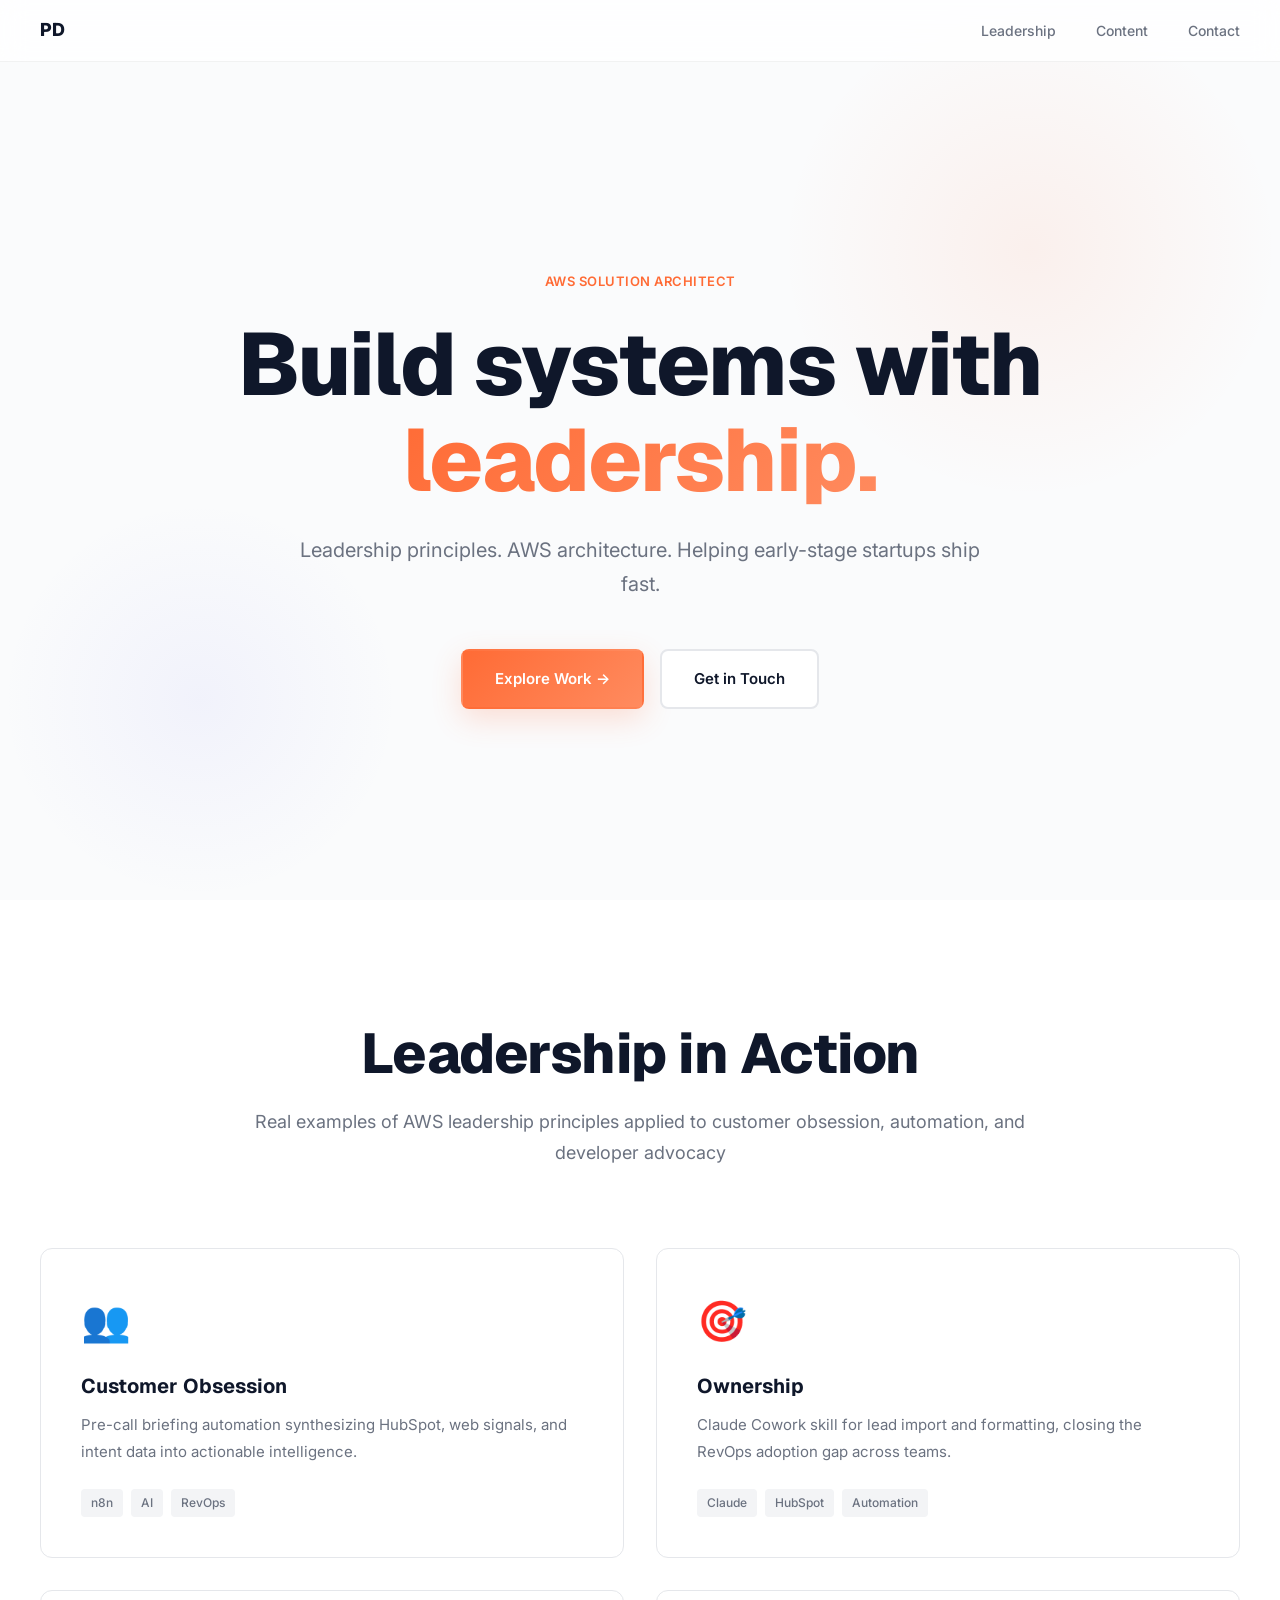
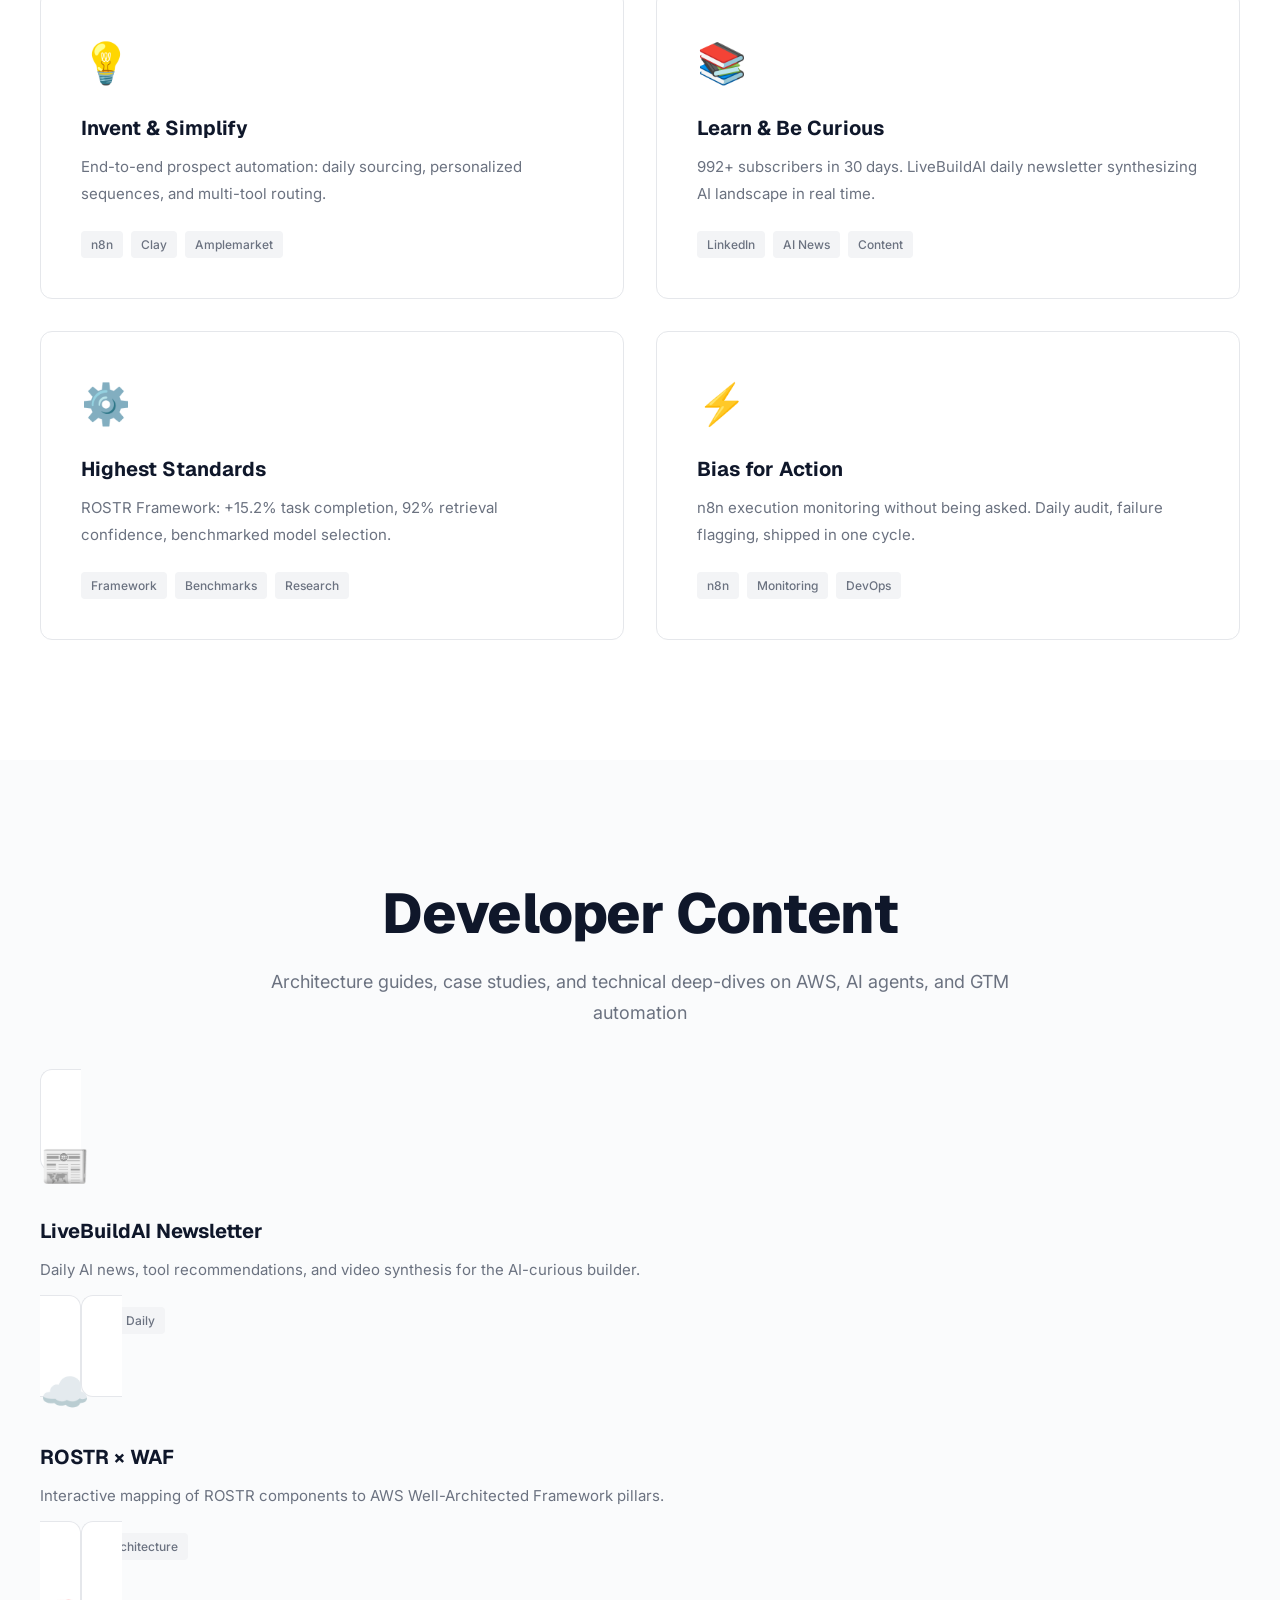
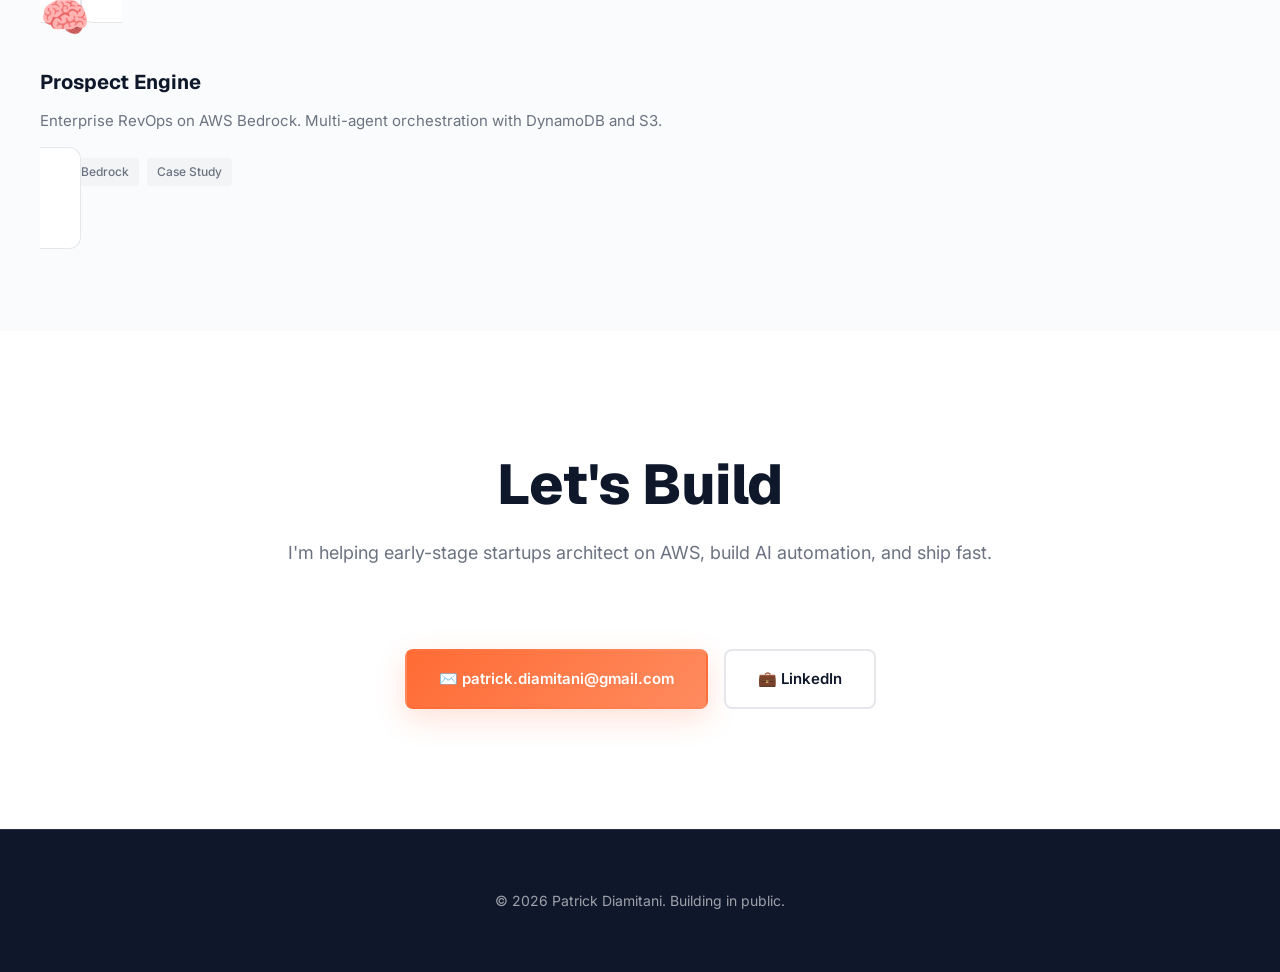
==== commit b046d904: "feat: add complete deployment infrastructure (Vercel + CloudFront) - Add vercel.json for one-click V" ====
--- a/index.html
+++ b/index.html
@@ -3,60 +3,49 @@
 <head>
   <meta charset="UTF-8" />
   <meta name="viewport" content="width=device-width, initial-scale=1.0" />
-  <meta name="description" content="Patrick Diamitani — AWS Solution Architect. Proven builder with deep technical judgment. Leadership principles, developer advocacy, and startup ecosystem leadership." />
-  <meta name="og:title" content="Patrick Diamitani — AWS Solution Architect" />
-  <meta name="og:description" content="Technical judgment + proven builder. Unconventional thinking. Startup ecosystem leader." />
+  <meta name="description" content="Patrick Diamitani — AWS Solution Architect" />
   <title>Patrick Diamitani — AWS Solution Architect</title>
-  <link rel="stylesheet" href="styles/main.css" />
   <link rel="preconnect" href="https://fonts.googleapis.com">
   <link rel="preconnect" href="https://fonts.gstatic.com" crossorigin>
-  <link href="https://fonts.googleapis.com/css2?family=Geist:wght@400;600;800&family=Inter:wght@300;400;500;600;700&display=swap" rel="stylesheet">
+  <link href="https://fonts.googleapis.com/css2?family=Geist:wght@400;500;600;700;800&family=Inter:wght@300;400;500;600;700;800&display=swap" rel="stylesheet">
   <style>
-    /* Premium SaaS Portfolio Design */
-    :root {
-      --color-dark: #0A0E27;
-      --color-primary: #0F172A;
-      --color-secondary: #6B7280;
-      --color-accent: #FF6B35;
-      --color-accent-light: #FF8B5F;
-      --color-surface: #F9FAFB;
-      --color-surface-dark: #F3F4F6;
-      --color-border: #E5E7EB;
-      --color-text: #111827;
-      --color-text-light: #6B7280;
-      --gradient-accent: linear-gradient(135deg, #FF6B35, #FF8B5F);
-      --gradient-dark: linear-gradient(135deg, #0A0E27, #1F2937);
-      --font-display: 'Geist', system-ui, sans-serif;
-      --font-body: 'Inter', system-ui, -apple-system, sans-serif;
-    }
-
     * {
       margin: 0;
       padding: 0;
       box-sizing: border-box;
     }
 
+    html {
+      scroll-behavior: smooth;
+    }
+
     body {
-      font-family: var(--font-body);
-      color: var(--color-text);
+      font-family: 'Inter', -apple-system, BlinkMacSystemFont, 'Segoe UI', sans-serif;
+      background: #ffffff;
+      color: #0f172a;
       line-height: 1.6;
-      background: white;
+    }
+
+    a {
+      text-decoration: none;
+      color: inherit;
     }
 
     /* Navigation */
     nav {
-      position: sticky;
+      position: fixed;
       top: 0;
-      z-index: 100;
-      background: white;
-      border-bottom: 1px solid var(--color-border);
-      padding: 20px 0;
-      backdrop-filter: blur(10px);
-      background-color: rgba(255, 255, 255, 0.95);
-    }
-
-    .nav-container {
-      max-width: 1440px;
+      left: 0;
+      right: 0;
+      z-index: 1000;
+      background: rgba(255, 255, 255, 0.8);
+      backdrop-filter: blur(12px);
+      border-bottom: 1px solid rgba(0, 0, 0, 0.05);
+      padding: 16px 0;
+    }
+
+    .nav-content {
+      max-width: 1400px;
       margin: 0 auto;
       padding: 0 40px;
       display: flex;
@@ -65,14 +54,9 @@
     }
 
     .nav-logo {
-      font-family: var(--font-display);
-      font-size: 1.25rem;
       font-weight: 800;
-      background: var(--gradient-accent);
-      -webkit-background-clip: text;
-      -webkit-text-fill-color: transparent;
-      background-clip: text;
-      text-decoration: none;
+      font-size: 18px;
+      letter-spacing: -0.5px;
     }
 
     .nav-links {
@@ -82,155 +66,145 @@
     }
 
     .nav-links a {
-      text-decoration: none;
-      color: var(--color-text);
+      font-size: 14px;
       font-weight: 500;
-      font-size: 0.95rem;
-      transition: color 0.3s ease;
+      color: #6b7280;
+      transition: color 0.2s;
     }
 
     .nav-links a:hover {
-      color: var(--color-accent);
+      color: #0f172a;
     }
 
     /* Hero Section */
     .hero {
-      min-height: 85vh;
+      min-height: 100vh;
       display: flex;
       align-items: center;
       justify-content: center;
-      padding: 120px 40px;
-      background: linear-gradient(180deg, rgba(15,23,42,0.3) 0%, rgba(15,23,42,0.05) 100%),
-                  linear-gradient(135deg, #FFFFFF 0%, #F9FAFB 100%);
+      padding: 180px 40px 100px;
+      text-align: center;
       position: relative;
       overflow: hidden;
+      background: linear-gradient(180deg, #ffffff 0%, #fafbfc 100%);
     }
 
     .hero::before {
       content: '';
       position: absolute;
-      top: -40%;
-      right: -15%;
-      width: 700px;
-      height: 700px;
-      background: radial-gradient(circle, rgba(255,107,53,0.1), transparent 70%);
+      top: 0;
+      right: 0;
+      width: 500px;
+      height: 500px;
+      background: radial-gradient(circle, rgba(255, 107, 53, 0.08) 0%, transparent 70%);
       border-radius: 50%;
-      z-index: 0;
+      pointer-events: none;
+    }
+
+    .hero::after {
+      content: '';
+      position: absolute;
+      bottom: 0;
+      left: 0;
+      width: 400px;
+      height: 400px;
+      background: radial-gradient(circle, rgba(99, 102, 241, 0.06) 0%, transparent 70%);
+      border-radius: 50%;
+      pointer-events: none;
     }
 
     .hero-content {
-      max-width: 900px;
-      text-align: center;
-      margin: 0 auto;
+      max-width: 1000px;
       position: relative;
       z-index: 1;
     }
 
-    .hero-badge {
-      display: inline-block;
-      padding: 8px 20px;
-      background: rgba(255, 107, 53, 0.1);
-      border: 1px solid rgba(255, 107, 53, 0.3);
-      border-radius: 24px;
-      font-size: 0.85rem;
+    .hero-overline {
+      font-size: 13px;
       font-weight: 600;
-      color: var(--color-accent);
-      margin-bottom: 32px;
-      letter-spacing: 1px;
+      letter-spacing: 0.5px;
       text-transform: uppercase;
+      color: #ff6b35;
+      margin-bottom: 24px;
     }
 
     .hero-title {
-      font-family: var(--font-display);
-      font-size: clamp(3rem, 8vw, 4.5rem);
+      font-family: 'Geist', sans-serif;
+      font-size: clamp(3.5rem, 8vw, 5.5rem);
       font-weight: 800;
       line-height: 1.1;
+      letter-spacing: -1.5px;
       margin-bottom: 24px;
-      color: var(--color-dark);
-      letter-spacing: -1px;
+      color: #0f172a;
     }
 
     .hero-title .accent {
-      background: var(--gradient-accent);
+      background: linear-gradient(135deg, #ff6b35 0%, #ff8b5f 100%);
       -webkit-background-clip: text;
       -webkit-text-fill-color: transparent;
       background-clip: text;
     }
 
     .hero-subtitle {
-      font-size: 1.3rem;
-      color: var(--color-secondary);
-      line-height: 1.8;
+      font-size: 20px;
+      color: #6b7280;
+      line-height: 1.7;
       margin-bottom: 48px;
       max-width: 700px;
       margin-left: auto;
       margin-right: auto;
-      font-weight: 500;
-    }
-
-    .hero-subtext {
-      font-size: 1rem;
-      color: var(--color-text-light);
-      line-height: 1.7;
-      margin-bottom: 56px;
-      max-width: 600px;
-      margin-left: auto;
-      margin-right: auto;
-    }
-
-    .hero-cta-group {
+      font-weight: 400;
+    }
+
+    .hero-ctas {
       display: flex;
       gap: 16px;
       justify-content: center;
       flex-wrap: wrap;
     }
 
-    .cta-button {
+    .btn {
       display: inline-flex;
       align-items: center;
       gap: 8px;
-      padding: 18px 44px;
-      background: var(--gradient-accent);
+      padding: 16px 32px;
+      border-radius: 8px;
+      font-size: 15px;
+      font-weight: 600;
+      transition: all 0.3s ease;
+      cursor: pointer;
+      border: 2px solid transparent;
+    }
+
+    .btn-primary {
+      background: linear-gradient(135deg, #ff6b35 0%, #ff8b5f 100%);
       color: white;
-      border-radius: 12px;
-      font-weight: 700;
-      font-size: 1.05rem;
-      text-decoration: none;
-      transition: all 0.3s ease;
       box-shadow: 0 10px 30px rgba(255, 107, 53, 0.2);
-      border: none;
-      cursor: pointer;
-    }
-
-    .cta-button:hover {
-      transform: translateY(-4px);
-      box-shadow: 0 20px 50px rgba(255, 107, 53, 0.35);
-    }
-
-    .cta-button-secondary {
-      background: transparent;
-      border: 2px solid var(--color-accent);
-      color: var(--color-accent);
-      box-shadow: none;
-    }
-
-    .cta-button-secondary:hover {
-      background: rgba(255, 107, 53, 0.05);
+    }
+
+    .btn-primary:hover {
       transform: translateY(-2px);
-    }
-
-    /* Section Styling */
-    .section {
-      padding: 100px 40px;
+      box-shadow: 0 20px 50px rgba(255, 107, 53, 0.3);
+    }
+
+    .btn-secondary {
+      border: 2px solid #e5e7eb;
+      color: #0f172a;
       background: white;
     }
 
-    .section:nth-child(even) {
-      background: var(--color-surface);
+    .btn-secondary:hover {
+      border-color: #ff6b35;
+      background: rgba(255, 107, 53, 0.02);
+    }
+
+    /* Section */
+    section {
+      padding: 120px 40px;
     }
 
     .section-container {
-      max-width: 1440px;
+      max-width: 1400px;
       margin: 0 auto;
     }
 
@@ -242,814 +216,327 @@
       margin-right: auto;
     }
 
-    .section-label {
-      font-family: 'Courier New', monospace;
-      font-size: 0.75rem;
-      letter-spacing: 3px;
-      text-transform: uppercase;
-      color: var(--color-accent);
-      margin-bottom: 16px;
-      font-weight: 700;
-      display: inline-block;
-      padding: 6px 16px;
-      background: rgba(255, 107, 53, 0.1);
-      border-radius: 20px;
-    }
-
     .section-header h2 {
-      font-family: var(--font-display);
-      font-size: clamp(2.2rem, 5vw, 3rem);
+      font-family: 'Geist', sans-serif;
+      font-size: clamp(2.5rem, 5vw, 3.5rem);
       font-weight: 800;
+      letter-spacing: -0.5px;
       margin-bottom: 20px;
-      color: var(--color-dark);
       line-height: 1.2;
     }
 
     .section-header p {
-      font-size: 1.1rem;
-      color: var(--color-secondary);
-      line-height: 1.8;
-    }
-
-    /* Card Grid */
-    .card-grid {
+      font-size: 18px;
+      color: #6b7280;
+      line-height: 1.7;
+    }
+
+    /* Grid */
+    .grid {
       display: grid;
-      grid-template-columns: repeat(auto-fit, minmax(320px, 1fr));
+      grid-template-columns: repeat(auto-fit, minmax(300px, 1fr));
       gap: 32px;
     }
 
+    .grid-2 {
+      grid-template-columns: repeat(2, 1fr);
+    }
+
+    .grid-3 {
+      grid-template-columns: repeat(3, 1fr);
+    }
+
+    @media (max-width: 1024px) {
+      .grid-3 {
+        grid-template-columns: repeat(2, 1fr);
+      }
+
+      .grid-2 {
+        grid-template-columns: 1fr;
+      }
+    }
+
+    @media (max-width: 640px) {
+      .grid-3,
+      .grid-2 {
+        grid-template-columns: 1fr;
+      }
+    }
+
+    /* Card */
     .card {
       background: white;
-      border: 1px solid var(--color-border);
-      border-radius: 16px;
-      overflow: hidden;
+      border: 1px solid #e5e7eb;
+      border-radius: 12px;
+      padding: 40px;
       transition: all 0.4s cubic-bezier(0.16, 1, 0.3, 1);
+      position: relative;
+    }
+
+    .card:hover {
+      border-color: #ff6b35;
+      transform: translateY(-8px);
+      box-shadow: 0 20px 50px rgba(0, 0, 0, 0.08);
+    }
+
+    .card-icon {
+      font-size: 40px;
+      margin-bottom: 20px;
+    }
+
+    .card-title {
+      font-family: 'Geist', sans-serif;
+      font-size: 20px;
+      font-weight: 700;
+      margin-bottom: 12px;
+      line-height: 1.3;
+    }
+
+    .card-text {
+      font-size: 15px;
+      color: #6b7280;
+      line-height: 1.8;
+      margin-bottom: 24px;
+    }
+
+    .card-tags {
       display: flex;
-      flex-direction: column;
-      height: 100%;
-      text-decoration: none;
-      color: inherit;
-      box-shadow: 0 2px 8px rgba(0, 0, 0, 0.04);
-    }
-
-    .card:hover {
-      border-color: var(--color-accent);
-      transform: translateY(-12px);
-      box-shadow: 0 24px 48px rgba(0, 0, 0, 0.12);
-    }
-
-    .card-header {
-      padding: 32px 28px 24px;
-      border-bottom: 1px solid var(--color-border);
-      display: flex;
-      align-items: flex-start;
-      gap: 20px;
-      background: var(--color-surface);
-    }
-
-    .card-icon {
-      width: 56px;
-      height: 56px;
-      border-radius: 14px;
-      display: flex;
-      align-items: center;
-      justify-content: center;
-      font-size: 1.75rem;
-      background: linear-gradient(135deg, rgba(255,107,53,0.15), rgba(74,158,255,0.15));
-      flex-shrink: 0;
-      border: 1px solid rgba(255, 107, 53, 0.1);
-    }
-
-    .card-title {
-      font-family: var(--font-display);
-      font-size: 1.2rem;
-      font-weight: 700;
-      color: var(--color-dark);
-      margin-bottom: 4px;
-    }
-
-    .card-subtitle {
-      font-size: 0.9rem;
-      color: var(--color-text-light);
-    }
-
-    .card-body {
-      padding: 28px;
-      flex-grow: 1;
-    }
-
-    .card-body p {
-      font-size: 0.95rem;
-      color: var(--color-secondary);
-      line-height: 1.7;
-      margin-bottom: 20px;
-    }
-
-    .card-meta {
-      display: flex;
-      gap: 12px;
+      gap: 8px;
       flex-wrap: wrap;
     }
 
-    .meta-tag {
-      display: inline-block;
-      padding: 6px 12px;
-      background: rgba(255, 107, 53, 0.1);
-      color: var(--color-accent);
-      border-radius: 6px;
-      font-size: 0.8rem;
-      font-weight: 600;
+    .tag {
+      font-size: 12px;
+      padding: 4px 10px;
+      background: #f3f4f6;
+      border-radius: 4px;
+      color: #6b7280;
+      font-weight: 500;
+    }
+
+    /* Alternating backgrounds */
+    section:nth-child(even) {
+      background: #fafbfc;
     }
 
     /* Footer */
     footer {
-      background: var(--color-primary);
+      background: #0f172a;
       color: white;
-      padding: 60px 40px 40px;
-      border-top: 1px solid rgba(255, 107, 53, 0.2);
-    }
-
-    .footer-container {
-      max-width: 1440px;
-      margin: 0 auto;
-    }
-
-    .footer-grid {
-      display: grid;
-      grid-template-columns: repeat(auto-fit, minmax(250px, 1fr));
-      gap: 40px;
-      margin-bottom: 60px;
-    }
-
-    .footer-section h4 {
-      font-family: var(--font-display);
-      font-size: 1.1rem;
-      font-weight: 700;
-      margin-bottom: 20px;
-      color: white;
-    }
-
-    .footer-section ul {
-      list-style: none;
-    }
-
-    .footer-section ul li {
-      margin-bottom: 12px;
-    }
-
-    .footer-section a {
-      color: rgba(255, 255, 255, 0.7);
-      text-decoration: none;
-      font-size: 0.95rem;
-      transition: color 0.3s ease;
-    }
-
-    .footer-section a:hover {
-      color: var(--color-accent);
-    }
-
-    .footer-bottom {
-      border-top: 1px solid rgba(255, 107, 53, 0.2);
-      padding-top: 40px;
-      display: flex;
-      justify-content: space-between;
-      align-items: center;
-      flex-wrap: wrap;
-      gap: 20px;
-    }
-
-    .footer-bottom p {
-      font-size: 0.9rem;
+      padding: 60px 40px;
+      text-align: center;
+      border-top: 1px solid rgba(255, 255, 255, 0.1);
+    }
+
+    footer p {
+      font-size: 14px;
       color: rgba(255, 255, 255, 0.6);
-    }
-
-    .social-links {
-      display: flex;
-      gap: 20px;
-    }
-
-    .social-links a {
-      width: 40px;
-      height: 40px;
-      border-radius: 8px;
-      display: flex;
-      align-items: center;
-      justify-content: center;
-      background: rgba(255, 107, 53, 0.1);
-      color: var(--color-accent);
-      text-decoration: none;
-      transition: all 0.3s ease;
-      border: 1px solid rgba(255, 107, 53, 0.3);
-    }
-
-    .social-links a:hover {
-      background: var(--color-accent);
-      color: white;
-      transform: translateY(-4px);
     }
 
     /* Responsive */
     @media (max-width: 768px) {
-      .nav-container {
+      .nav-links {
+        gap: 24px;
+      }
+
+      nav {
+        padding: 12px 0;
+      }
+
+      .nav-content {
         padding: 0 20px;
       }
 
-      .nav-links {
-        gap: 20px;
-      }
-
-      .hero,
-      .section {
-        padding: 60px 20px;
+      .hero {
+        padding: 140px 20px 60px;
+      }
+
+      section {
+        padding: 80px 20px;
       }
 
       .section-header {
         margin-bottom: 50px;
       }
 
-      .hero-cta-group {
+      .hero-ctas {
         flex-direction: column;
-        align-items: stretch;
-      }
-
-      .cta-button {
+        align-items: center;
+      }
+
+      .btn {
         width: 100%;
         justify-content: center;
       }
 
-      .footer-grid {
-        gap: 30px;
-      }
-
-      .footer-bottom {
-        flex-direction: column;
-        align-items: flex-start;
-      }
-    }
-
-    @media (prefers-color-scheme: dark) {
-      body {
-        background: #0F1419;
-      }
-
-      .section {
-        background: #1a1f2e;
-        color: #e5e7eb;
-      }
-
-      .section:nth-child(even) {
-        background: #111827;
-      }
-
       .card {
-        background: #1f2937;
-        border-color: #374151;
-      }
-
-      .card-header {
-        background: #111827;
-      }
-
-      .hero {
-        background: linear-gradient(180deg, rgba(10,14,39,0.5) 0%, rgba(10,14,39,0.2) 100%);
+        padding: 32px 24px;
+      }
+    }
+
+    .leadership-grid {
+      display: grid;
+      grid-template-columns: repeat(2, 1fr);
+      gap: 32px;
+    }
+
+    @media (max-width: 768px) {
+      .leadership-grid {
+        grid-template-columns: 1fr;
       }
     }
   </style>
 </head>
 <body>
-  <!-- Navigation -->
-  <nav>
-    <div class="nav-container">
-      <a href="/" class="nav-logo">PD</a>
-      <ul class="nav-links">
-        <li><a href="#leadership">Leadership</a></li>
-        <li><a href="#portfolio">Portfolio</a></li>
-        <li><a href="#community">Community</a></li>
-        <li><a href="#resources">Resources</a></li>
-      </ul>
-    </div>
-  </nav>
-
-  <!-- Hero Section -->
-  <section class="hero">
-    <div class="hero-content">
-      <div class="hero-badge">AWS SOLUTION ARCHITECT</div>
-      <h1 class="hero-title">
-        Technical judgment<br/>you can <span class="accent">count on</span>
-      </h1>
-      <p class="hero-subtitle">
-        Proven builder. Unconventional thinking. Deep AWS expertise.
-      </p>
-      <p class="hero-subtext">
-        I help startups architect systems that scale without the bills. Leadership principles guide every decision—from MVP to multi-region. Learn from real projects, hard lessons, and patterns that work.
-      </p>
-      <div class="hero-cta-group">
-        <a href="#portfolio" class="cta-button">Explore Work →</a>
-        <a href="mailto:patrick@example.com" class="cta-button cta-button-secondary">Get In Touch</a>
-      </div>
-    </div>
-  </section>
-
-  <!-- Leadership Principles -->
-  <section class="section" id="leadership">
-    <div class="section-container">
-      <div class="section-header">
-        <div class="section-label">AWS Well-Architected</div>
-        <h2>Leadership Principles</h2>
-        <p>Six principles that guide architecture decisions, mentorship, and startup strategy</p>
-      </div>
-      <div class="card-grid">
-        <a href="pages/leadership/customer-obsession.html" class="card">
-          <div class="card-header">
-            <div class="card-icon">👤</div>
-            <div>
-              <div class="card-title">Customer Obsession</div>
-              <div class="card-subtitle">User-first design</div>
-            </div>
-          </div>
-          <div class="card-body">
-            <p>Start with the customer's problem. Everything—architecture, tech stack, DevOps—should serve user needs, not engineering preferences.</p>
-            <div class="card-meta">
-              <span class="meta-tag">Reliability</span>
-              <span class="meta-tag">User Focus</span>
-            </div>
-          </div>
-        </a>
-
-        <a href="pages/leadership/learn-be-curious.html" class="card">
-          <div class="card-header">
-            <div class="card-icon">🧠</div>
-            <div>
-              <div class="card-title">Learn & Be Curious</div>
-              <div class="card-subtitle">Continuous growth</div>
-            </div>
-          </div>
-          <div class="card-body">
-            <p>Technology evolves. Architecture patterns shift. Curiosity—not dogma—drives better decisions. Always test assumptions.</p>
-            <div class="card-meta">
-              <span class="meta-tag">Learning</span>
-              <span class="meta-tag">Innovation</span>
-            </div>
-          </div>
-        </a>
-
-        <a href="pages/leadership/bias-for-action.html" class="card">
-          <div class="card-header">
-            <div class="card-icon">⚡</div>
-            <div>
-              <div class="card-title">Bias for Action</div>
-              <div class="card-subtitle">Ship, then optimize</div>
-            </div>
-          </div>
-          <div class="card-body">
-            <p>Calculated speed beats perfect plans. Simple, working systems ship faster. Iterate based on real usage, not theories.</p>
-            <div class="card-meta">
-              <span class="meta-tag">Execution</span>
-              <span class="meta-tag">Pragmatism</span>
-            </div>
-          </div>
-        </a>
-
-        <a href="pages/leadership/invent-simplify.html" class="card">
-          <div class="card-header">
-            <div class="card-icon">🔨</div>
-            <div>
-              <div class="card-title">Invent & Simplify</div>
-              <div class="card-subtitle">Complexity is the enemy</div>
-            </div>
-          </div>
-          <div class="card-body">
-            <p>Ruthless simplification. Serverless > containers > instances. Managed services > DIY. Fewer moving parts = fewer failures.</p>
-            <div class="card-meta">
-              <span class="meta-tag">Architecture</span>
-              <span class="meta-tag">Efficiency</span>
-            </div>
-          </div>
-        </a>
-
-        <a href="pages/leadership/ownership.html" class="card">
-          <div class="card-header">
-            <div class="card-icon">🎯</div>
-            <div>
-              <div class="card-title">Ownership</div>
-              <div class="card-subtitle">Long-term thinking</div>
-            </div>
-          </div>
-          <div class="card-body">
-            <p>Owners think multi-year. Cost optimization, security debt, technical foundation—they all compound. Build for the long game.</p>
-            <div class="card-meta">
-              <span class="meta-tag">Accountability</span>
-              <span class="meta-tag">Strategy</span>
-            </div>
-          </div>
-        </a>
-
-        <a href="pages/leadership/highest-standards.html" class="card">
-          <div class="card-header">
-            <div class="card-icon">⭐</div>
-            <div>
-              <div class="card-title">Highest Standards</div>
-              <div class="card-subtitle">Excellence is default</div>
-            </div>
-          </div>
-          <div class="card-body">
-            <p>Non-negotiables: security, availability, cost visibility. Shortcuts compound. Excellence in the foundation prevents fires.</p>
-            <div class="card-meta">
-              <span class="meta-tag">Quality</span>
-              <span class="meta-tag">Security</span>
-            </div>
-          </div>
-        </a>
-      </div>
-    </div>
-  </section>
-
-  <!-- Portfolio / Case Studies -->
-  <section class="section" id="portfolio">
-    <div class="section-container">
-      <div class="section-header">
-        <div class="section-label">Real Work</div>
-        <h2>Portfolio</h2>
-        <p>Projects that showcase architecture decisions, AWS patterns, and startup thinking</p>
-      </div>
-      <div class="card-grid">
-        <a href="pages/waf-case-study.html" class="card">
-          <div class="card-header">
-            <div class="card-icon">🏛️</div>
-            <div>
-              <div class="card-title">AWS Well-Architected Framework</div>
-              <div class="card-subtitle">Interactive case study</div>
-            </div>
-          </div>
-          <div class="card-body">
-            <p>Deep dive on how WAF pillars (Operational Excellence, Security, Reliability, Performance, Cost) drive real architecture decisions.</p>
-            <div class="card-meta">
-              <span class="meta-tag">AWS</span>
-              <span class="meta-tag">Architecture</span>
-            </div>
-          </div>
-        </a>
-
-        <a href="pages/archiflow.html" class="card">
-          <div class="card-header">
-            <div class="card-icon">🔧</div>
-            <div>
-              <div class="card-title">ArchiFlow</div>
-              <div class="card-subtitle">AWS architecture diagnosis tool</div>
-            </div>
-          </div>
-          <div class="card-body">
-            <p>Conversational architecture analyzer. Input any website → get AWS diagram, risk assessment, and cost-optimized recommendations.</p>
-            <div class="card-meta">
-              <span class="meta-tag">Python</span>
-              <span class="meta-tag">React</span>
-              <span class="meta-tag">AWS Bedrock</span>
-            </div>
-          </div>
-        </a>
-
-        <a href="pages/turnriver-sdr-case-study.html" class="card">
-          <div class="card-header">
-            <div class="card-icon">📊</div>
-            <div>
-              <div class="card-title">Turn River — SDR Platform</div>
-              <div class="card-subtitle">Multi-tenant agent system</div>
-            </div>
-          </div>
-          <div class="card-body">
-            <p>Full-stack agent platform for sales automation. Multi-tenant on Lightsail. Demonstrates production-grade agent orchestration.</p>
-            <div class="card-meta">
-              <span class="meta-tag">OpenClaw</span>
-              <span class="meta-tag">Multi-tenant</span>
-              <span class="meta-tag">Agents</span>
-            </div>
-          </div>
-        </a>
-
-        <a href="pages/audit-agent.html" class="card">
-          <div class="card-header">
-            <div class="card-icon">🔍</div>
-            <div>
-              <div class="card-title">Audit Agent</div>
-              <div class="card-subtitle">AWS compliance automation</div>
-            </div>
-          </div>
-          <div class="card-body">
-            <p>Automated AWS account auditor. Checks for compliance, cost anomalies, security misconfigurations. Reports + remediation.</p>
-            <div class="card-meta">
-              <span class="meta-tag">AWS</span>
-              <span class="meta-tag">Compliance</span>
-            </div>
-          </div>
-        </a>
-
-        <a href="pages/artispreneur-case-study.html" class="card">
-          <div class="card-header">
-            <div class="card-icon">🎨</div>
-            <div>
-              <div class="card-title">Artispreneur</div>
-              <div class="card-subtitle">Multi-tenant SaaS on AWS</div>
-            </div>
-          </div>
-          <div class="card-body">
-            <p>Platform for creators. Multi-tenant architecture, serverless payment processing, global content distribution. AWS scale.</p>
-            <div class="card-meta">
-              <span class="meta-tag">SaaS</span>
-              <span class="meta-tag">Serverless</span>
-              <span class="meta-tag">Scale</span>
-            </div>
-          </div>
-        </a>
-
-        <a href="pages/prospect-engine-case-study.html" class="card">
-          <div class="card-header">
-            <div class="card-icon">🎯</div>
-            <div>
-              <div class="card-title">Prospect Engine</div>
-              <div class="card-subtitle">Real-time lead automation</div>
-            </div>
-          </div>
-          <div class="card-body">
-            <p>Real-time prospect data pipeline. Integrations with data providers, CRMs, AI enrichment. Built for speed and scale.</p>
-            <div class="card-meta">
-              <span class="meta-tag">Data</span>
-              <span class="meta-tag">Real-time</span>
-              <span class="meta-tag">Integration</span>
-            </div>
-          </div>
-        </a>
-      </div>
-    </div>
-  </section>
-
-  <!-- Developer Advocacy -->
-  <section class="section">
-    <div class="section-container">
-      <div class="section-header">
-        <div class="section-label">Creator & Teacher</div>
-        <h2>Developer Advocacy</h2>
-        <p>Building in public. YouTube tutorials, live coding, and technical deep dives</p>
-      </div>
-      <div class="card-grid">
-        <a href="https://www.youtube.com/@gptpat" target="_blank" rel="noopener" class="card">
-          <div class="card-header">
-            <div class="card-icon">▶️</div>
-            <div>
-              <div class="card-title">YouTube: @gptpat</div>
-              <div class="card-subtitle">15+ technical tutorials</div>
-            </div>
-          </div>
-          <div class="card-body">
-            <p>Video content on AWS, automation, AI agents, and startup technical decisions. Unfiltered, real-world patterns.</p>
-            <div class="card-meta">
-              <span class="meta-tag">AWS</span>
-              <span class="meta-tag">Agents</span>
-              <span class="meta-tag">Tutorial</span>
-            </div>
-          </div>
-        </a>
-
-        <a href="https://www.letsvibeai.com" target="_blank" rel="noopener" class="card">
-          <div class="card-header">
-            <div class="card-icon">📰</div>
-            <div>
-              <div class="card-title">Let's Vibe AI</div>
-              <div class="card-subtitle">Daily AI news & how-tos</div>
-            </div>
-          </div>
-          <div class="card-body">
-            <p>Curated AI news with technical depth. Daily updates on what's shipping, what's working, and what matters to builders.</p>
-            <div class="card-meta">
-              <span class="meta-tag">AI</span>
-              <span class="meta-tag">News</span>
-              <span class="meta-tag">Curated</span>
-            </div>
-          </div>
-        </a>
-
-        <a href="pages/developer-advocacy.html" class="card">
-          <div class="card-header">
-            <div class="card-icon">📚</div>
-            <div>
-              <div class="card-title">Technical Content</div>
-              <div class="card-subtitle">In-depth guides</div>
-            </div>
-          </div>
-          <div class="card-body">
-            <p>Long-form technical writing on architecture patterns, DevOps, startup infrastructure, and building at scale.</p>
-            <div class="card-meta">
-              <span class="meta-tag">Technical</span>
-              <span class="meta-tag">Writing</span>
-              <span class="meta-tag">Guide</span>
-            </div>
-          </div>
-        </a>
-      </div>
-    </div>
-  </section>
-
-  <!-- Community & Ecosystem -->
-  <section class="section" id="community">
-    <div class="section-container">
-      <div class="section-header">
-        <div class="section-label">Startup Ecosystem</div>
-        <h2>Community Leadership</h2>
-        <p>Building startups, mentoring founders, and connecting the Chicago tech community</p>
-      </div>
-      <div class="card-grid">
-        <div class="card">
-          <div class="card-header">
-            <div class="card-icon">🚀</div>
-            <div>
-              <div class="card-title">Techstars Chicago</div>
-              <div class="card-subtitle">Lifetime community member</div>
-            </div>
-          </div>
-          <div class="card-body">
-            <p>Associate mentor & network member. Support early-stage founders through accelerator programs. Active in the Chicago ecosystem.</p>
-            <div class="card-meta">
-              <span class="meta-tag">Mentorship</span>
-              <span class="meta-tag">Startups</span>
-              <span class="meta-tag">Chicago</span>
-            </div>
-          </div>
-        </div>
-
-        <div class="card">
-          <div class="card-header">
-            <div class="card-icon">🎤</div>
-            <div>
-              <div class="card-title">Meetup Host</div>
-              <div class="card-subtitle">AWS & Startup tech talks</div>
-            </div>
-          </div>
-          <div class="card-body">
-            <p>Organize and host technical meetups focused on AWS, startup infrastructure, and builder culture. Regular speaker & organizer.</p>
-            <div class="card-meta">
-              <span class="meta-tag">Events</span>
-              <span class="meta-tag">Community</span>
-              <span class="meta-tag">Speaking</span>
-            </div>
-          </div>
-        </div>
-
-        <div class="card">
-          <div class="card-header">
-            <div class="card-icon">💡</div>
-            <div>
-              <div class="card-title">Advising & Strategy</div>
-              <div class="card-subtitle">Technical due diligence</div>
-            </div>
-          </div>
-          <div class="card-body">
-            <p>Help founders with technical decisions, architecture reviews, and AWS strategy. Technical due diligence for investors.</p>
-            <div class="card-meta">
-              <span class="meta-tag">Advisory</span>
-              <span class="meta-tag">DD</span>
-              <span class="meta-tag">Strategy</span>
-            </div>
-          </div>
-        </div>
-      </div>
-    </div>
-  </section>
-
-  <!-- Resources -->
-  <section class="section" id="resources">
-    <div class="section-container">
-      <div class="section-header">
-        <div class="section-label">Resources</div>
-        <h2>Learn More</h2>
-        <p>Tools, guides, and frameworks to help you build better systems</p>
-      </div>
-      <div class="card-grid">
-        <div class="card">
-          <div class="card-header">
-            <div class="card-icon">📖</div>
-            <div>
-              <div class="card-title">AWS Architecture Playbook</div>
-              <div class="card-subtitle">Decision frameworks</div>
-            </div>
-          </div>
-          <div class="card-body">
-            <p>Checklists, diagrams, and decision trees for common AWS architecture patterns. From MVP to scale.</p>
-            <div class="card-meta">
-              <span class="meta-tag">AWS</span>
-              <span class="meta-tag">Framework</span>
-            </div>
-          </div>
-        </div>
-
-        <div class="card">
-          <div class="card-header">
-            <div class="card-icon">⚙️</div>
-            <div>
-              <div class="card-title">ROSTR Framework</div>
-              <div class="card-subtitle">Multi-agent orchestration</div>
-            </div>
-          </div>
-          <div class="card-body">
-            <p>Runtime, Orchestration, State, Tools, Reference. A unified architecture for production-grade multi-agent systems.</p>
-            <div class="card-meta">
-              <span class="meta-tag">Agents</span>
-              <span class="meta-tag">Architecture</span>
-            </div>
-          </div>
-        </div>
-
-        <div class="card">
-          <div class="card-header">
-            <div class="card-icon">💻</div>
-            <div>
-              <div class="card-title">Open Source Projects</div>
-              <div class="card-subtitle">GitHub contributions</div>
-            </div>
-          </div>
-          <div class="card-body">
-            <p>Active contributor to open-source tools. Check GitHub for code, examples, and tools built in public.</p>
-            <div class="card-meta">
-              <span class="meta-tag">GitHub</span>
-              <span class="meta-tag">Open Source</span>
-            </div>
-          </div>
-        </div>
-      </div>
-    </div>
-  </section>
-
-  <!-- Footer -->
-  <footer>
-    <div class="footer-container">
-      <div class="footer-grid">
-        <div class="footer-section">
-          <h4>Navigation</h4>
-          <ul>
-            <li><a href="#leadership">Leadership Principles</a></li>
-            <li><a href="#portfolio">Portfolio</a></li>
-            <li><a href="#community">Community</a></li>
-            <li><a href="#resources">Resources</a></li>
-          </ul>
-        </div>
-        <div class="footer-section">
-          <h4>Connect</h4>
-          <ul>
-            <li><a href="https://www.youtube.com/@gptpat" target="_blank">YouTube</a></li>
-            <li><a href="https://www.letsvibeai.com" target="_blank">Let's Vibe AI</a></li>
-            <li><a href="https://github.com" target="_blank">GitHub</a></li>
-            <li><a href="https://linkedin.com/in/patrickdiamatani" target="_blank">LinkedIn</a></li>
-          </ul>
-        </div>
-        <div class="footer-section">
-          <h4>About</h4>
-          <ul>
-            <li><a href="mailto:patrick@example.com">Email</a></li>
-            <li><a href="/pages/developer-advocacy.html">Speaking</a></li>
-            <li><a href="#community">Techstars</a></li>
-            <li><a href="#community">Advising</a></li>
-          </ul>
-        </div>
-      </div>
-      <div class="footer-bottom">
-        <p>&copy; 2026 Patrick Diamitani. AWS Solution Architect.</p>
-        <div class="social-links">
-          <a href="https://linkedin.com/in/patrickdiamatani" title="LinkedIn">in</a>
-          <a href="https://github.com" title="GitHub">gh</a>
-          <a href="https://twitter.com" title="Twitter">𝕏</a>
-          <a href="mailto:patrick@example.com" title="Email">✉️</a>
-        </div>
-      </div>
-    </div>
-  </footer>
-
-  <script>
-    // Smooth scroll for anchor links
-    document.querySelectorAll('a[href^="#"]').forEach(anchor => {
-      anchor.addEventListener('click', function (e) {
-        e.preventDefault();
-        const target = document.querySelector(this.getAttribute('href'));
-        if (target) {
-          target.scrollIntoView({ behavior: 'smooth', block: 'start' });
-        }
-      });
-    });
-
-    // Nav highlighting on scroll
-    const sections = document.querySelectorAll('section[id]');
-    const navLinks = document.querySelectorAll('.nav-links a[href^="#"]');
-
-    window.addEventListener('scroll', () => {
-      let current = '';
-      sections.forEach(section => {
-        const sectionTop = section.offsetTop - 200;
-        if (window.scrollY >= sectionTop) {
-          current = section.getAttribute('id');
-        }
-      });
-
-      navLinks.forEach(link => {
-        link.style.color = link.getAttribute('href') === `#${current}` ? 'var(--color-accent)' : 'var(--color-text)';
-      });
-    });
-  </script>
+
+<nav>
+  <div class="nav-content">
+    <div class="nav-logo">PD</div>
+    <ul class="nav-links">
+      <li><a href="#leadership">Leadership</a></li>
+      <li><a href="#content">Content</a></li>
+      <li><a href="#contact">Contact</a></li>
+    </ul>
+  </div>
+</nav>
+
+<section class="hero">
+  <div class="hero-content">
+    <div class="hero-overline">AWS Solution Architect</div>
+    <h1 class="hero-title">Build systems with <span class="accent">leadership.</span></h1>
+    <p class="hero-subtitle">Leadership principles. AWS architecture. Helping early-stage startups ship fast.</p>
+    <div class="hero-ctas">
+      <a href="#leadership" class="btn btn-primary">Explore Work →</a>
+      <a href="#contact" class="btn btn-secondary">Get in Touch</a>
+    </div>
+  </div>
+</section>
+
+<section id="leadership">
+  <div class="section-container">
+    <div class="section-header">
+      <h2>Leadership in Action</h2>
+      <p>Real examples of AWS leadership principles applied to customer obsession, automation, and developer advocacy</p>
+    </div>
+    <div class="leadership-grid">
+      <a href="pages/leadership/customer-obsession.html" class="card" style="text-decoration: none; color: inherit;">
+        <div class="card-icon">👥</div>
+        <h3 class="card-title">Customer Obsession</h3>
+        <p class="card-text">Pre-call briefing automation synthesizing HubSpot, web signals, and intent data into actionable intelligence.</p>
+        <div class="card-tags">
+          <span class="tag">n8n</span>
+          <span class="tag">AI</span>
+          <span class="tag">RevOps</span>
+        </div>
+      </a>
+      <a href="pages/leadership/ownership.html" class="card" style="text-decoration: none; color: inherit;">
+        <div class="card-icon">🎯</div>
+        <h3 class="card-title">Ownership</h3>
+        <p class="card-text">Claude Cowork skill for lead import and formatting, closing the RevOps adoption gap across teams.</p>
+        <div class="card-tags">
+          <span class="tag">Claude</span>
+          <span class="tag">HubSpot</span>
+          <span class="tag">Automation</span>
+        </div>
+      </a>
+      <a href="pages/leadership/invent-simplify.html" class="card" style="text-decoration: none; color: inherit;">
+        <div class="card-icon">💡</div>
+        <h3 class="card-title">Invent & Simplify</h3>
+        <p class="card-text">End-to-end prospect automation: daily sourcing, personalized sequences, and multi-tool routing.</p>
+        <div class="card-tags">
+          <span class="tag">n8n</span>
+          <span class="tag">Clay</span>
+          <span class="tag">Amplemarket</span>
+        </div>
+      </a>
+      <a href="pages/leadership/learn-be-curious.html" class="card" style="text-decoration: none; color: inherit;">
+        <div class="card-icon">📚</div>
+        <h3 class="card-title">Learn & Be Curious</h3>
+        <p class="card-text">992+ subscribers in 30 days. LiveBuildAI daily newsletter synthesizing AI landscape in real time.</p>
+        <div class="card-tags">
+          <span class="tag">LinkedIn</span>
+          <span class="tag">AI News</span>
+          <span class="tag">Content</span>
+        </div>
+      </a>
+      <a href="pages/leadership/highest-standards.html" class="card" style="text-decoration: none; color: inherit;">
+        <div class="card-icon">⚙️</div>
+        <h3 class="card-title">Highest Standards</h3>
+        <p class="card-text">ROSTR Framework: +15.2% task completion, 92% retrieval confidence, benchmarked model selection.</p>
+        <div class="card-tags">
+          <span class="tag">Framework</span>
+          <span class="tag">Benchmarks</span>
+          <span class="tag">Research</span>
+        </div>
+      </a>
+      <a href="pages/leadership/bias-for-action.html" class="card" style="text-decoration: none; color: inherit;">
+        <div class="card-icon">⚡</div>
+        <h3 class="card-title">Bias for Action</h3>
+        <p class="card-text">n8n execution monitoring without being asked. Daily audit, failure flagging, shipped in one cycle.</p>
+        <div class="card-tags">
+          <span class="tag">n8n</span>
+          <span class="tag">Monitoring</span>
+          <span class="tag">DevOps</span>
+        </div>
+      </a>
+    </div>
+  </div>
+</section>
+
+<section id="content">
+  <div class="section-container">
+    <div class="section-header">
+      <h2>Developer Content</h2>
+      <p>Architecture guides, case studies, and technical deep-dives on AWS, AI agents, and GTM automation</p>
+    </div>
+    <div class="grid-3">
+      <a href="pages/developer-advocacy.html" class="card" style="text-decoration: none; color: inherit;">
+        <div class="card-icon">📰</div>
+        <h3 class="card-title">LiveBuildAI Newsletter</h3>
+        <p class="card-text">Daily AI news, tool recommendations, and video synthesis for the AI-curious builder.</p>
+        <div class="card-tags">
+          <span class="tag">LinkedIn</span>
+          <span class="tag">Daily</span>
+        </div>
+      </a>
+      <a href="pages/waf-interactive.html" class="card" style="text-decoration: none; color: inherit;">
+        <div class="card-icon">☁️</div>
+        <h3 class="card-title">ROSTR × WAF</h3>
+        <p class="card-text">Interactive mapping of ROSTR components to AWS Well-Architected Framework pillars.</p>
+        <div class="card-tags">
+          <span class="tag">AWS</span>
+          <span class="tag">Architecture</span>
+        </div>
+      </a>
+      <a href="pages/prospect-engine-case-study.html" class="card" style="text-decoration: none; color: inherit;">
+        <div class="card-icon">🧠</div>
+        <h3 class="card-title">Prospect Engine</h3>
+        <p class="card-text">Enterprise RevOps on AWS Bedrock. Multi-agent orchestration with DynamoDB and S3.</p>
+        <div class="card-tags">
+          <span class="tag">AWS Bedrock</span>
+          <span class="tag">Case Study</span>
+        </div>
+      </a>
+    </div>
+  </div>
+</section>
+
+<section id="contact">
+  <div class="section-container">
+    <div class="section-header">
+      <h2>Let's Build</h2>
+      <p>I'm helping early-stage startups architect on AWS, build AI automation, and ship fast.</p>
+    </div>
+    <div style="display: flex; gap: 16px; justify-content: center; flex-wrap: wrap;">
+      <a href="mailto:patrick.diamitani@gmail.com" class="btn btn-primary">✉️ patrick.diamitani@gmail.com</a>
+      <a href="https://linkedin.com/in/diamitani" target="_blank" class="btn btn-secondary">💼 LinkedIn</a>
+    </div>
+  </div>
+</section>
+
+<footer>
+  <p>© 2026 Patrick Diamitani. Building in public.</p>
+</footer>
+
 </body>
 </html>
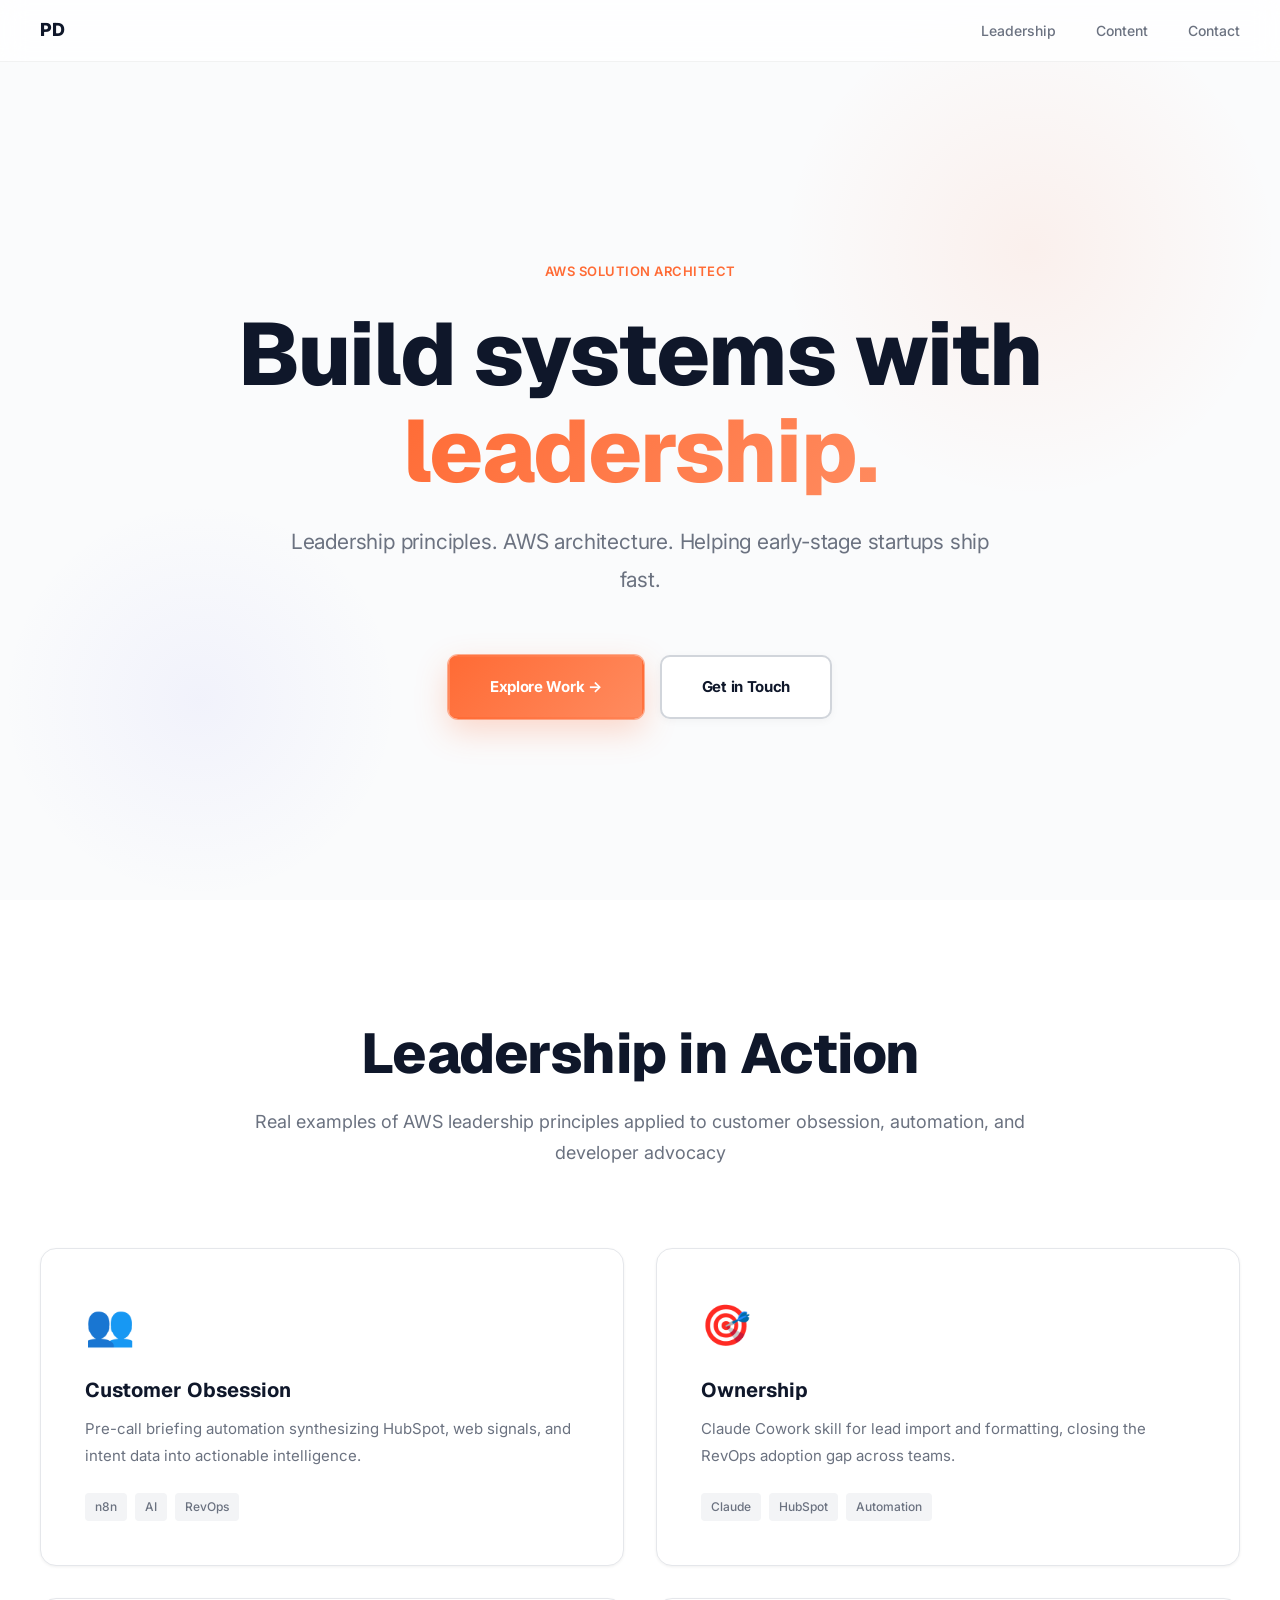
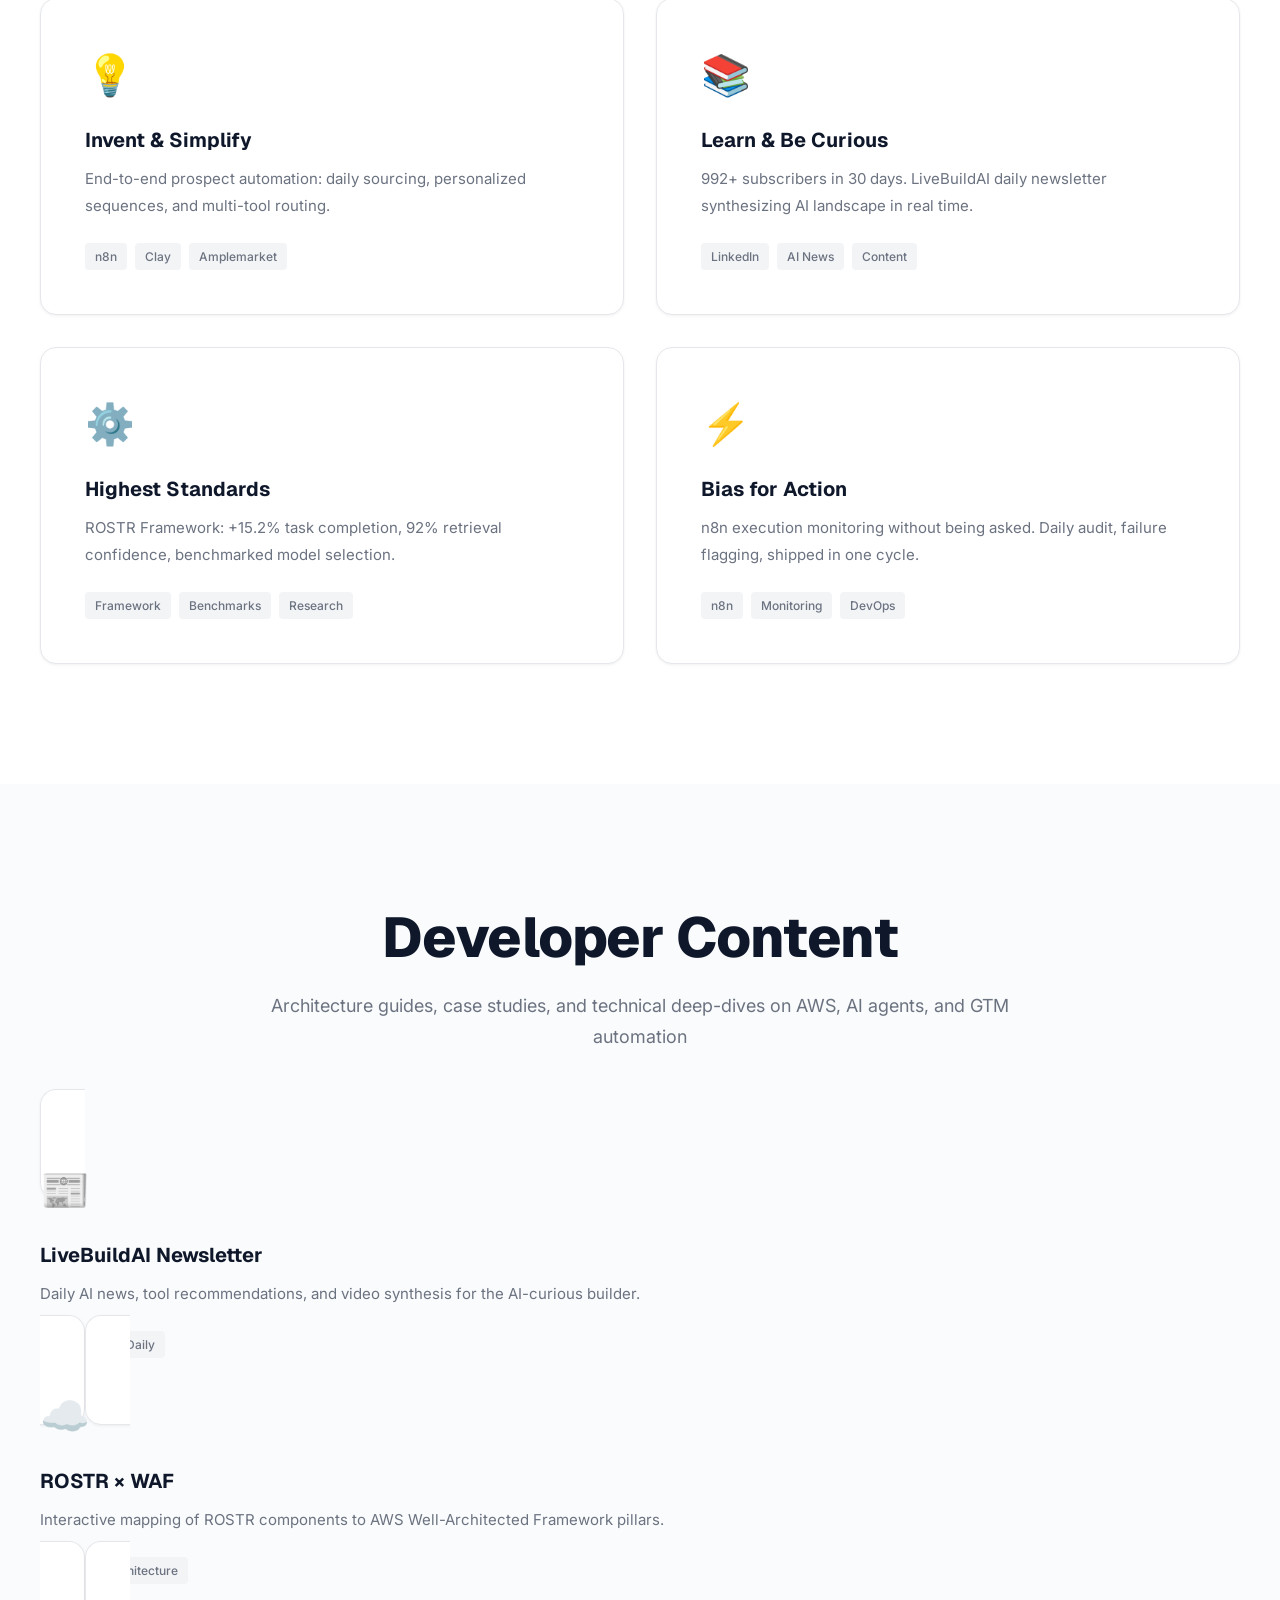
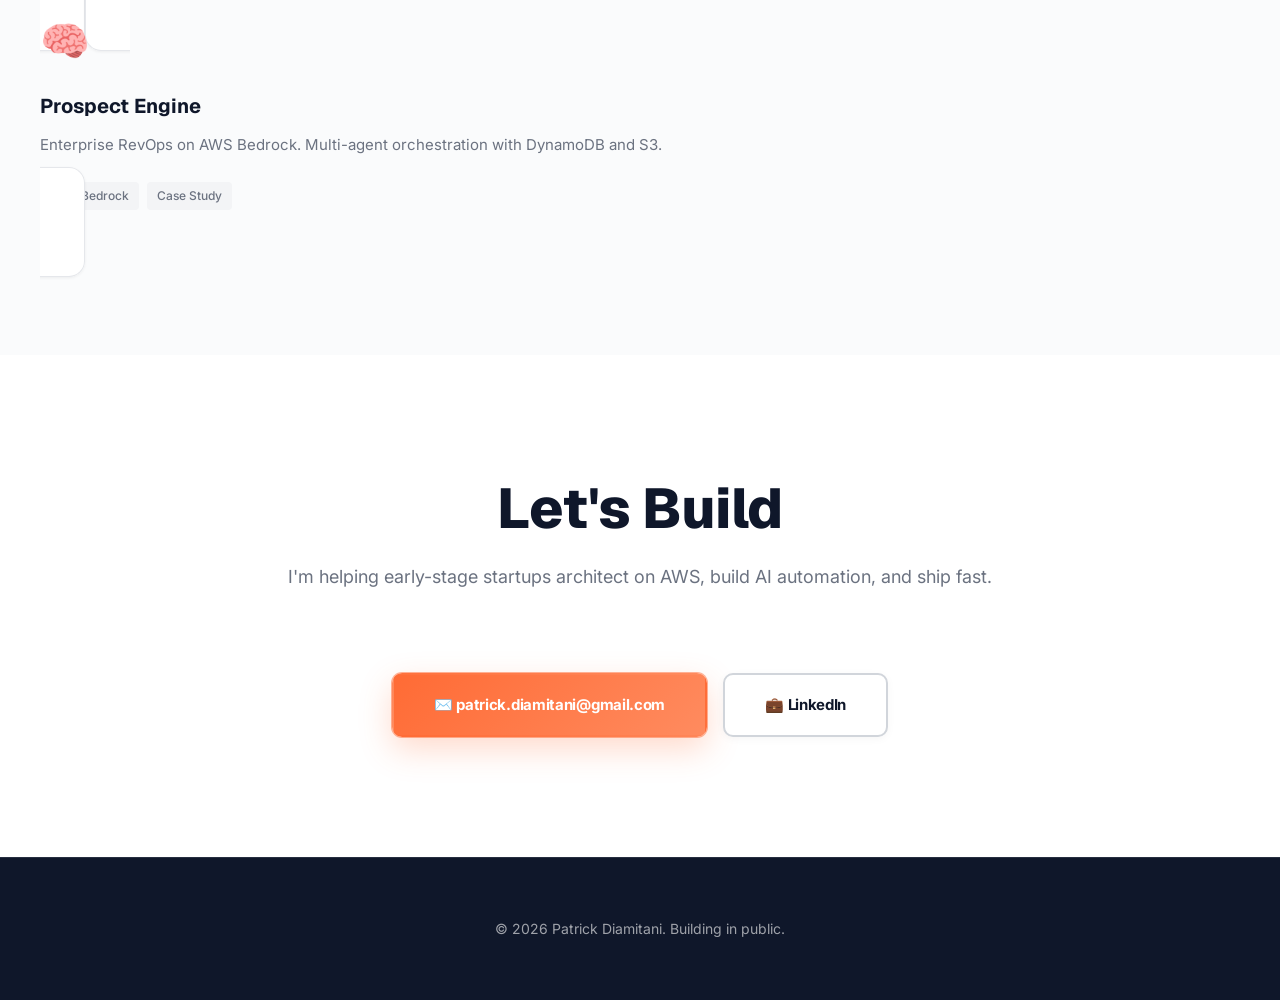
==== commit 0c827c7a: "polish: premium SaaS design refinements - enhanced card shadows and hover depth - improved button st" ====
--- a/index.html
+++ b/index.html
@@ -82,7 +82,7 @@
       display: flex;
       align-items: center;
       justify-content: center;
-      padding: 180px 40px 100px;
+      padding: 200px 40px 120px;
       text-align: center;
       position: relative;
       overflow: hidden;
@@ -146,14 +146,15 @@
     }
 
     .hero-subtitle {
-      font-size: 20px;
+      font-size: 21px;
       color: #6b7280;
-      line-height: 1.7;
-      margin-bottom: 48px;
+      line-height: 1.8;
+      margin-bottom: 56px;
       max-width: 700px;
       margin-left: auto;
       margin-right: auto;
       font-weight: 400;
+      letter-spacing: -0.2px;
     }
 
     .hero-ctas {
@@ -167,35 +168,38 @@
       display: inline-flex;
       align-items: center;
       gap: 8px;
-      padding: 16px 32px;
-      border-radius: 8px;
+      padding: 18px 40px;
+      border-radius: 10px;
       font-size: 15px;
-      font-weight: 600;
-      transition: all 0.3s ease;
+      font-weight: 700;
+      transition: all 0.3s cubic-bezier(0.16, 1, 0.3, 1);
       cursor: pointer;
       border: 2px solid transparent;
+      letter-spacing: -0.3px;
     }
 
     .btn-primary {
       background: linear-gradient(135deg, #ff6b35 0%, #ff8b5f 100%);
       color: white;
-      box-shadow: 0 10px 30px rgba(255, 107, 53, 0.2);
+      box-shadow: 0 12px 32px rgba(255, 107, 53, 0.25), 0 0 0 1px rgba(255, 107, 53, 0.5);
     }
 
     .btn-primary:hover {
-      transform: translateY(-2px);
-      box-shadow: 0 20px 50px rgba(255, 107, 53, 0.3);
+      transform: translateY(-3px);
+      box-shadow: 0 20px 48px rgba(255, 107, 53, 0.4), 0 0 0 1px rgba(255, 107, 53, 0.6);
     }
 
     .btn-secondary {
-      border: 2px solid #e5e7eb;
+      border: 2px solid #d1d5db;
       color: #0f172a;
       background: white;
+      box-shadow: 0 2px 8px rgba(0, 0, 0, 0.04);
     }
 
     .btn-secondary:hover {
       border-color: #ff6b35;
-      background: rgba(255, 107, 53, 0.02);
+      background: rgba(255, 107, 53, 0.03);
+      box-shadow: 0 4px 16px rgba(255, 107, 53, 0.15);
     }
 
     /* Section */
@@ -254,6 +258,28 @@
       .grid-2 {
         grid-template-columns: 1fr;
       }
+
+      section {
+        padding: 100px 32px;
+      }
+    }
+
+    @media (max-width: 768px) {
+      .grid-3 {
+        grid-template-columns: 1fr;
+      }
+
+      .grid-2 {
+        grid-template-columns: 1fr;
+      }
+
+      section {
+        padding: 80px 24px;
+      }
+
+      .card {
+        padding: 36px 28px;
+      }
     }
 
     @media (max-width: 640px) {
@@ -261,22 +287,40 @@
       .grid-2 {
         grid-template-columns: 1fr;
       }
+
+      .hero {
+        padding: 160px 20px 80px;
+      }
+
+      section {
+        padding: 60px 20px;
+      }
+
+      .card {
+        padding: 28px 20px;
+      }
+
+      .btn {
+        padding: 16px 32px;
+        font-size: 14px;
+      }
     }
 
     /* Card */
     .card {
       background: white;
       border: 1px solid #e5e7eb;
-      border-radius: 12px;
-      padding: 40px;
+      border-radius: 16px;
+      padding: 44px;
       transition: all 0.4s cubic-bezier(0.16, 1, 0.3, 1);
       position: relative;
+      box-shadow: 0 1px 3px rgba(0, 0, 0, 0.06);
     }
 
     .card:hover {
       border-color: #ff6b35;
-      transform: translateY(-8px);
-      box-shadow: 0 20px 50px rgba(0, 0, 0, 0.08);
+      transform: translateY(-10px);
+      box-shadow: 0 24px 64px rgba(0, 0, 0, 0.14), 0 0 0 1px rgba(255, 107, 53, 0.1);
     }
 
     .card-icon {
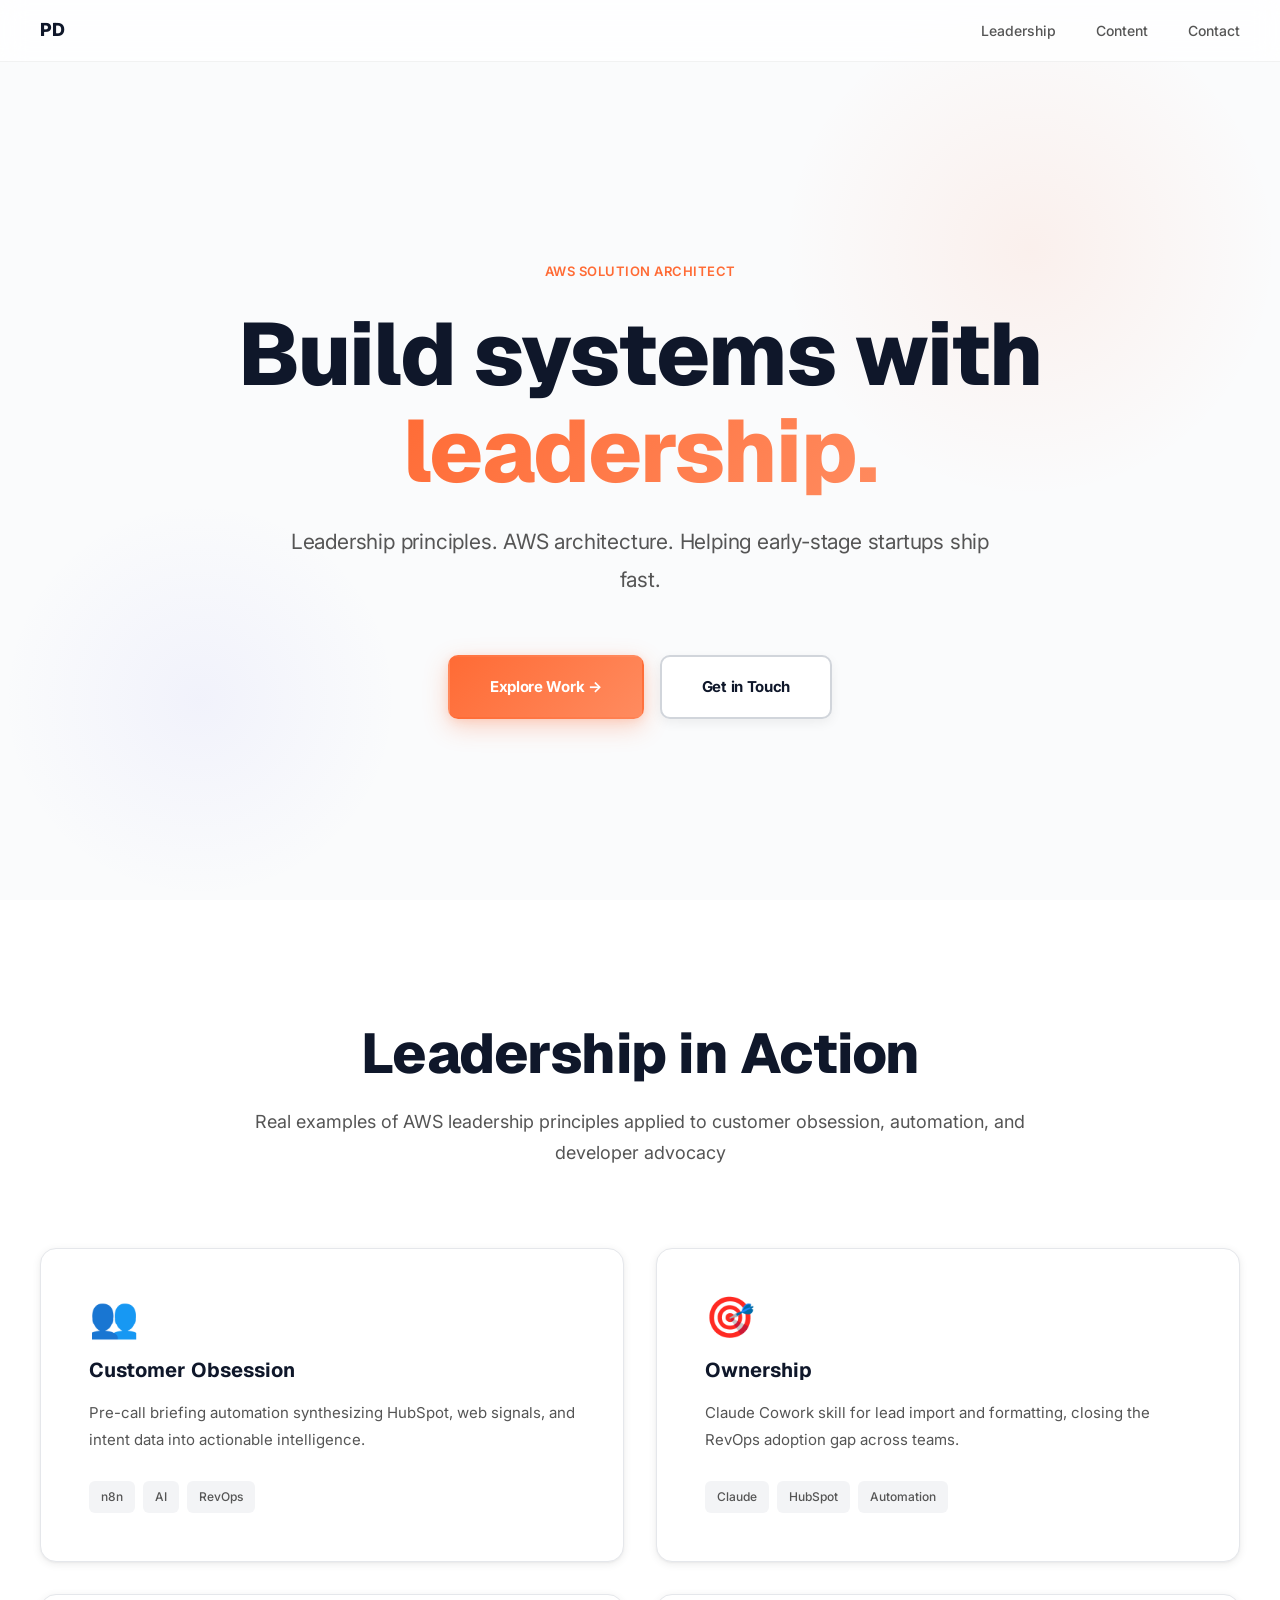
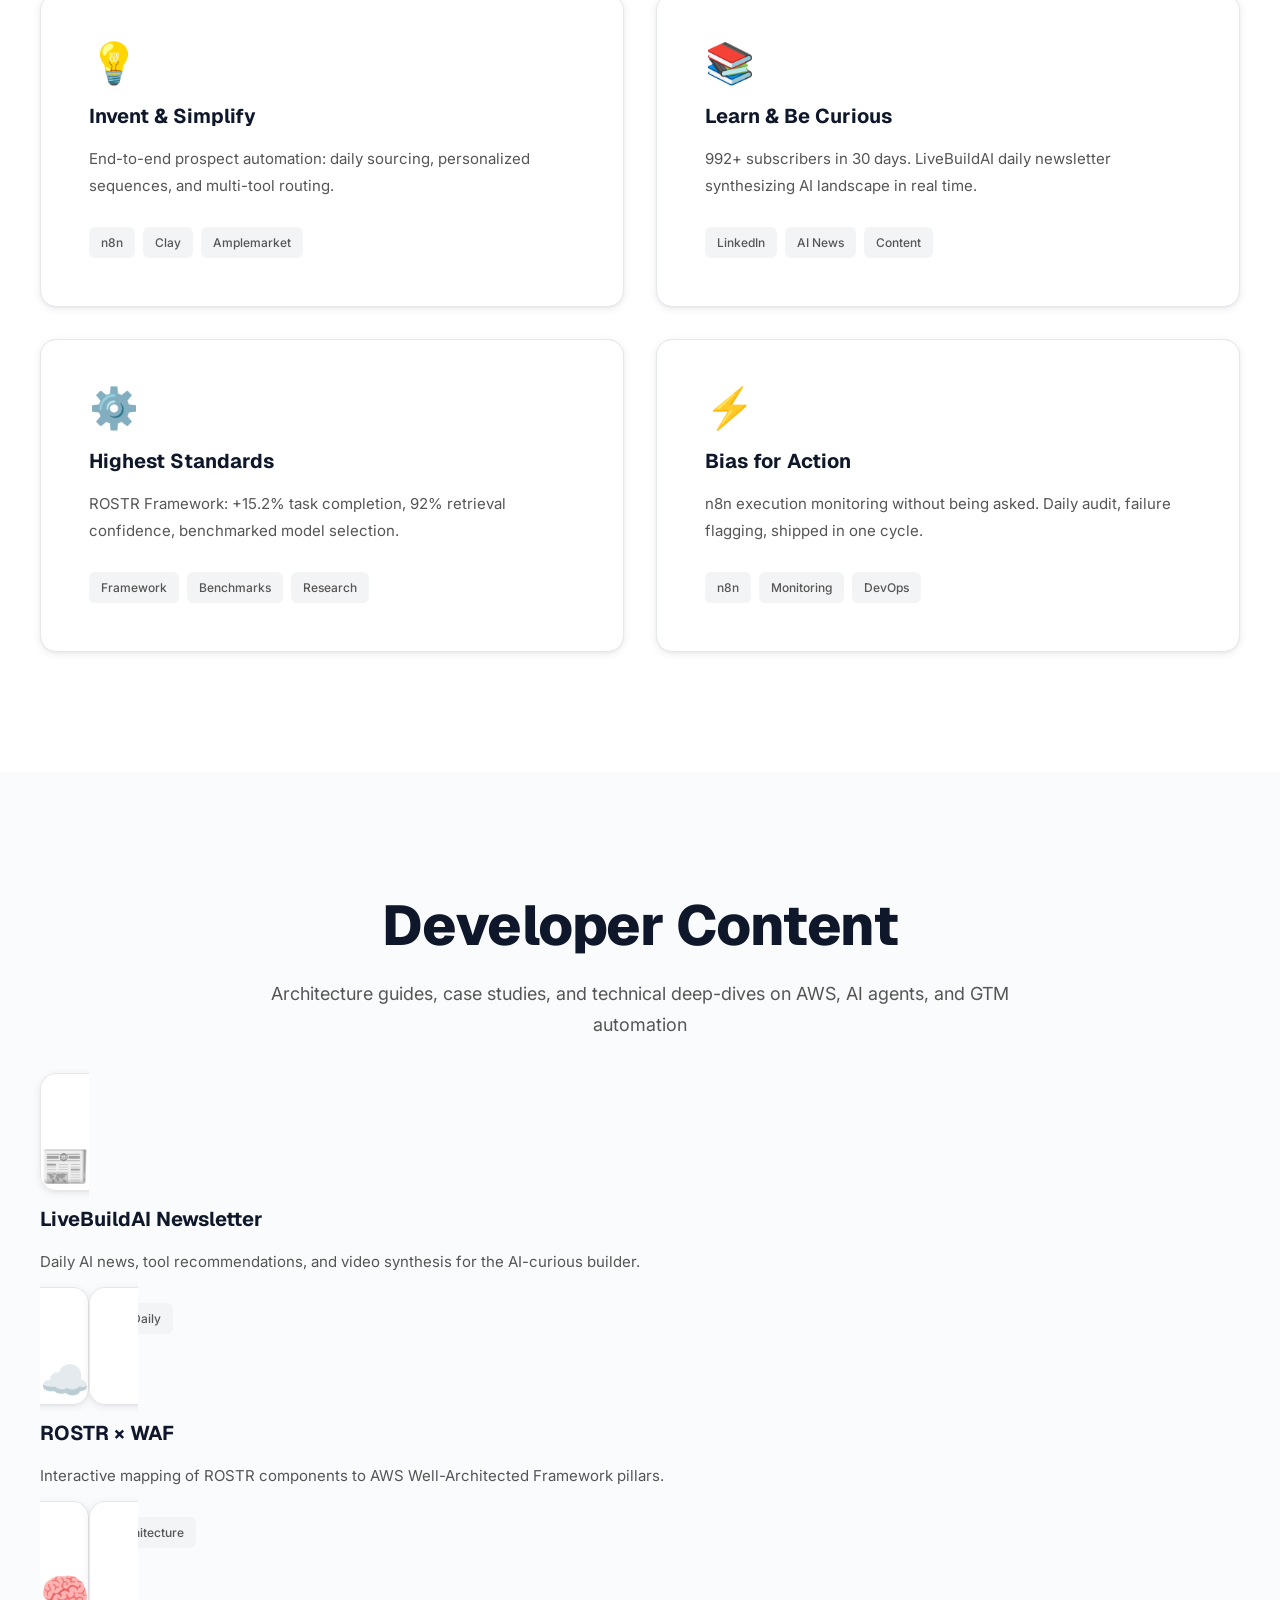
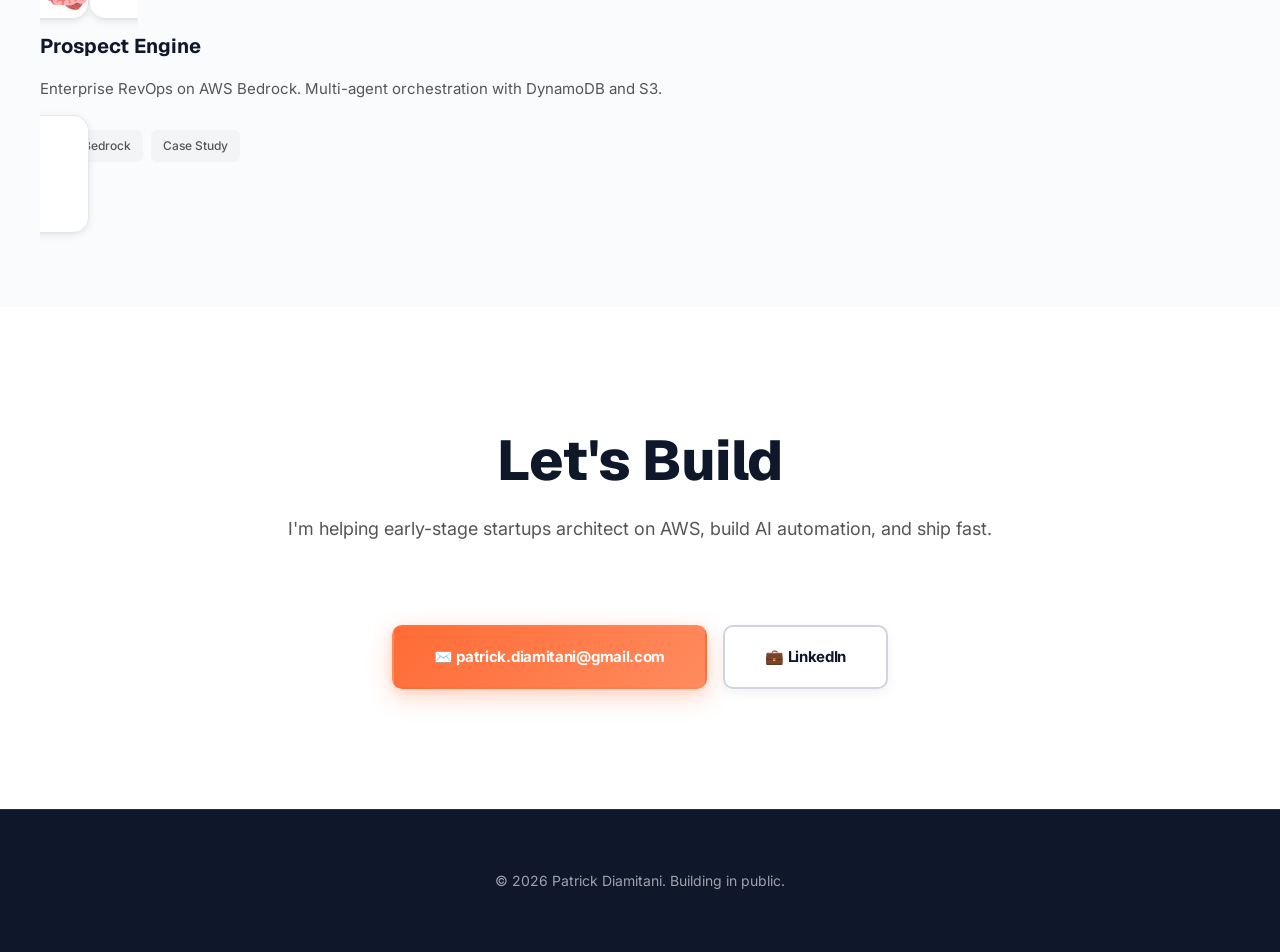
==== commit 0916a662: "fix: WCAG AA contrast compliance - critical accessibility fixes - body text: #6b7280 → #555555 (3.97" ====
--- a/index.html
+++ b/index.html
@@ -68,7 +68,7 @@
     .nav-links a {
       font-size: 14px;
       font-weight: 500;
-      color: #6b7280;
+      color: #555555;
       transition: color 0.2s;
     }
 
@@ -82,7 +82,7 @@
       display: flex;
       align-items: center;
       justify-content: center;
-      padding: 200px 40px 120px;
+      padding: 240px 40px 160px;
       text-align: center;
       position: relative;
       overflow: hidden;
@@ -147,7 +147,7 @@
 
     .hero-subtitle {
       font-size: 21px;
-      color: #6b7280;
+      color: #555555;
       line-height: 1.8;
       margin-bottom: 56px;
       max-width: 700px;
@@ -181,25 +181,26 @@
     .btn-primary {
       background: linear-gradient(135deg, #ff6b35 0%, #ff8b5f 100%);
       color: white;
-      box-shadow: 0 12px 32px rgba(255, 107, 53, 0.25), 0 0 0 1px rgba(255, 107, 53, 0.5);
+      box-shadow: 0 8px 24px rgba(255, 107, 53, 0.28), 0 2px 8px rgba(255, 107, 53, 0.15);
     }
 
     .btn-primary:hover {
-      transform: translateY(-3px);
-      box-shadow: 0 20px 48px rgba(255, 107, 53, 0.4), 0 0 0 1px rgba(255, 107, 53, 0.6);
+      transform: translateY(-4px);
+      box-shadow: 0 16px 40px rgba(255, 107, 53, 0.38), 0 4px 12px rgba(255, 107, 53, 0.25);
     }
 
     .btn-secondary {
       border: 2px solid #d1d5db;
       color: #0f172a;
       background: white;
-      box-shadow: 0 2px 8px rgba(0, 0, 0, 0.04);
+      box-shadow: 0 4px 12px rgba(0, 0, 0, 0.06);
     }
 
     .btn-secondary:hover {
       border-color: #ff6b35;
       background: rgba(255, 107, 53, 0.03);
-      box-shadow: 0 4px 16px rgba(255, 107, 53, 0.15);
+      box-shadow: 0 8px 20px rgba(255, 107, 53, 0.18);
+      transform: translateY(-2px);
     }
 
     /* Section */
@@ -231,7 +232,7 @@
 
     .section-header p {
       font-size: 18px;
-      color: #6b7280;
+      color: #555555;
       line-height: 1.7;
     }
 
@@ -278,7 +279,7 @@
       }
 
       .card {
-        padding: 36px 28px;
+        padding: 40px 32px;
       }
     }
 
@@ -289,7 +290,7 @@
       }
 
       .hero {
-        padding: 160px 20px 80px;
+        padding: 180px 20px 100px;
       }
 
       section {
@@ -297,7 +298,7 @@
       }
 
       .card {
-        padding: 28px 20px;
+        padding: 32px 24px;
       }
 
       .btn {
@@ -311,36 +312,40 @@
       background: white;
       border: 1px solid #e5e7eb;
       border-radius: 16px;
-      padding: 44px;
+      padding: 48px;
       transition: all 0.4s cubic-bezier(0.16, 1, 0.3, 1);
       position: relative;
-      box-shadow: 0 1px 3px rgba(0, 0, 0, 0.06);
+      box-shadow: 0 2px 8px rgba(0, 0, 0, 0.08), 0 1px 2px rgba(0, 0, 0, 0.04);
     }
 
     .card:hover {
       border-color: #ff6b35;
-      transform: translateY(-10px);
-      box-shadow: 0 24px 64px rgba(0, 0, 0, 0.14), 0 0 0 1px rgba(255, 107, 53, 0.1);
+      transform: translateY(-12px);
+      box-shadow: 0 28px 72px rgba(0, 0, 0, 0.16), 0 8px 16px rgba(0, 0, 0, 0.1), 0 0 0 1px rgba(255, 107, 53, 0.12);
     }
 
     .card-icon {
       font-size: 40px;
       margin-bottom: 20px;
+      display: block;
+      line-height: 1;
     }
 
     .card-title {
       font-family: 'Geist', sans-serif;
       font-size: 20px;
       font-weight: 700;
-      margin-bottom: 12px;
+      margin-bottom: 16px;
       line-height: 1.3;
+      color: #0f172a;
     }
 
     .card-text {
       font-size: 15px;
-      color: #6b7280;
+      color: #555555;
       line-height: 1.8;
-      margin-bottom: 24px;
+      margin-bottom: 28px;
+      font-weight: 400;
     }
 
     .card-tags {
@@ -351,11 +356,17 @@
 
     .tag {
       font-size: 12px;
-      padding: 4px 10px;
+      padding: 6px 12px;
       background: #f3f4f6;
-      border-radius: 4px;
-      color: #6b7280;
+      border-radius: 6px;
+      color: #555555;
       font-weight: 500;
+      transition: all 0.2s;
+    }
+
+    .card:hover .tag {
+      background: rgba(255, 107, 53, 0.08);
+      color: #ff6b35;
     }
 
     /* Alternating backgrounds */
@@ -392,7 +403,7 @@
       }
 
       .hero {
-        padding: 140px 20px 60px;
+        padding: 160px 20px 80px;
       }
 
       section {
@@ -414,7 +425,7 @@
       }
 
       .card {
-        padding: 32px 24px;
+        padding: 36px 28px;
       }
     }
 
@@ -583,4 +594,4 @@
 </footer>
 
 </body>
-</html>
+</html>
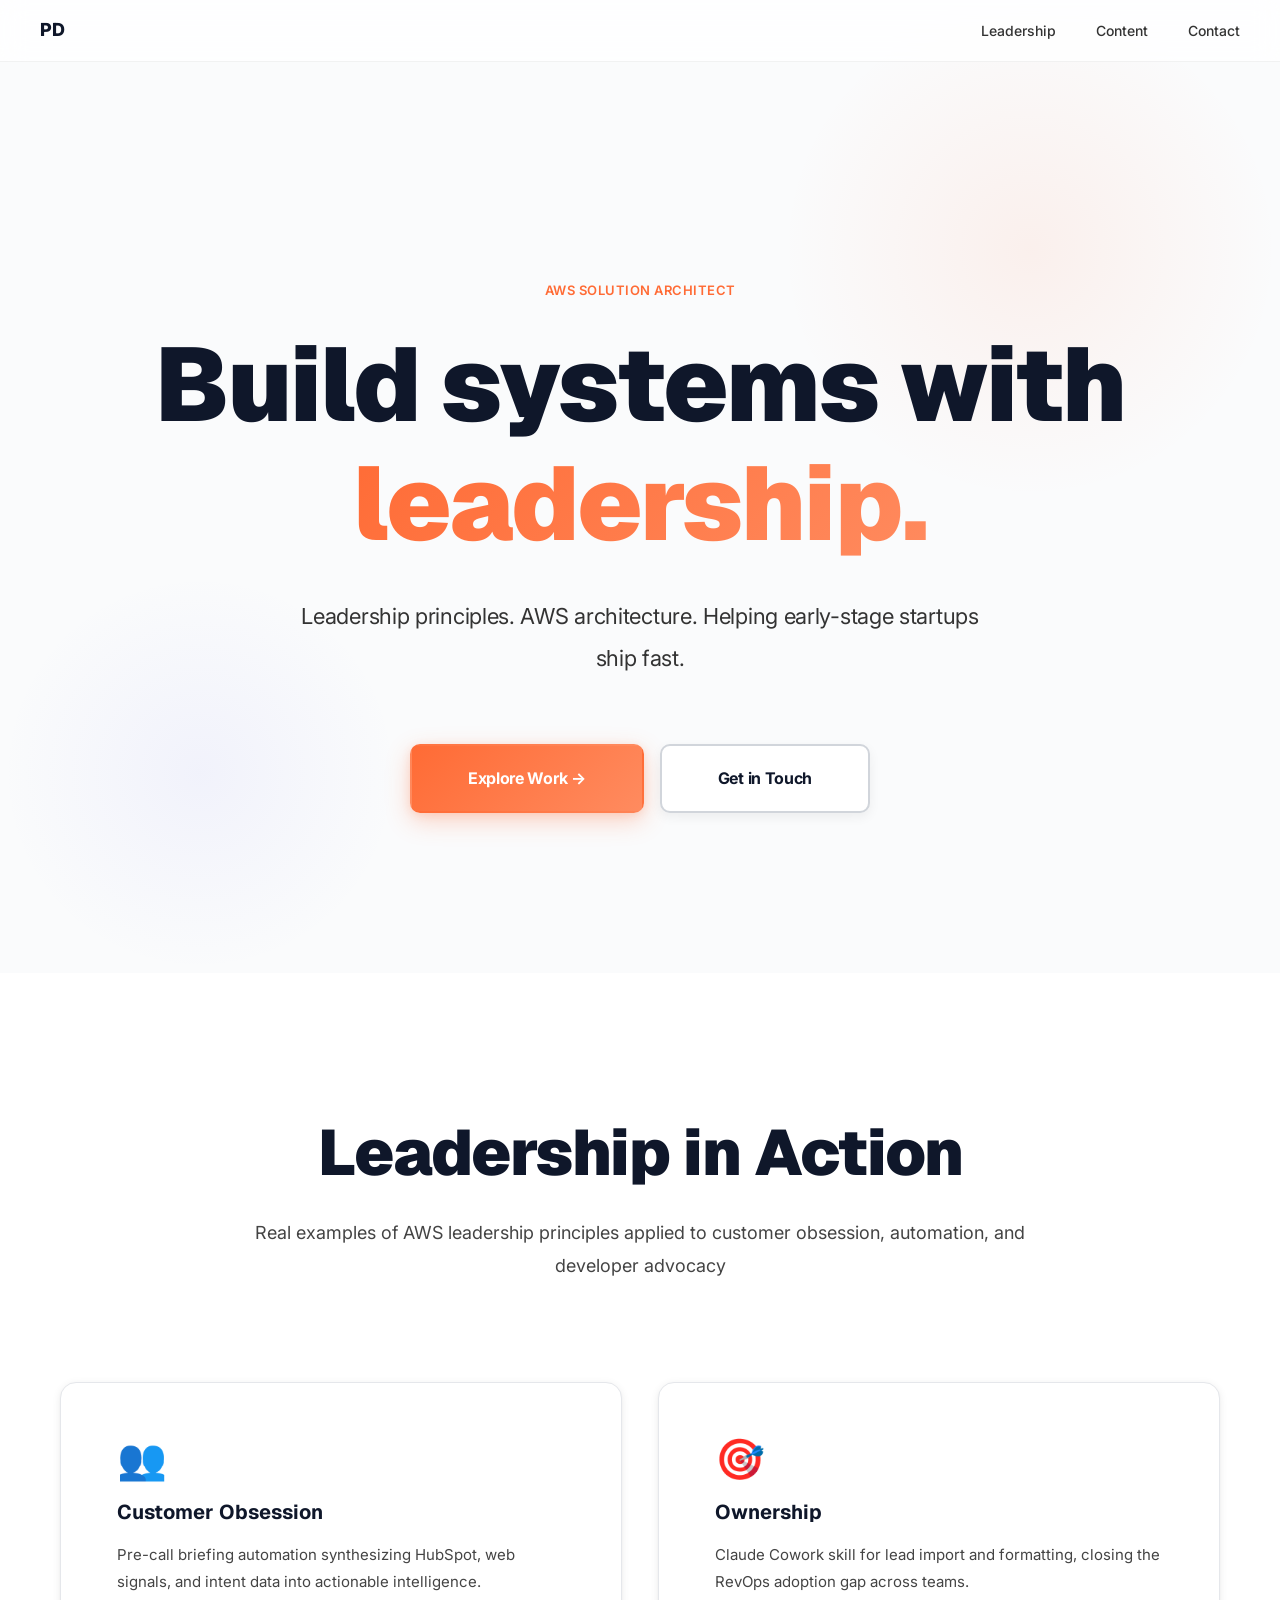
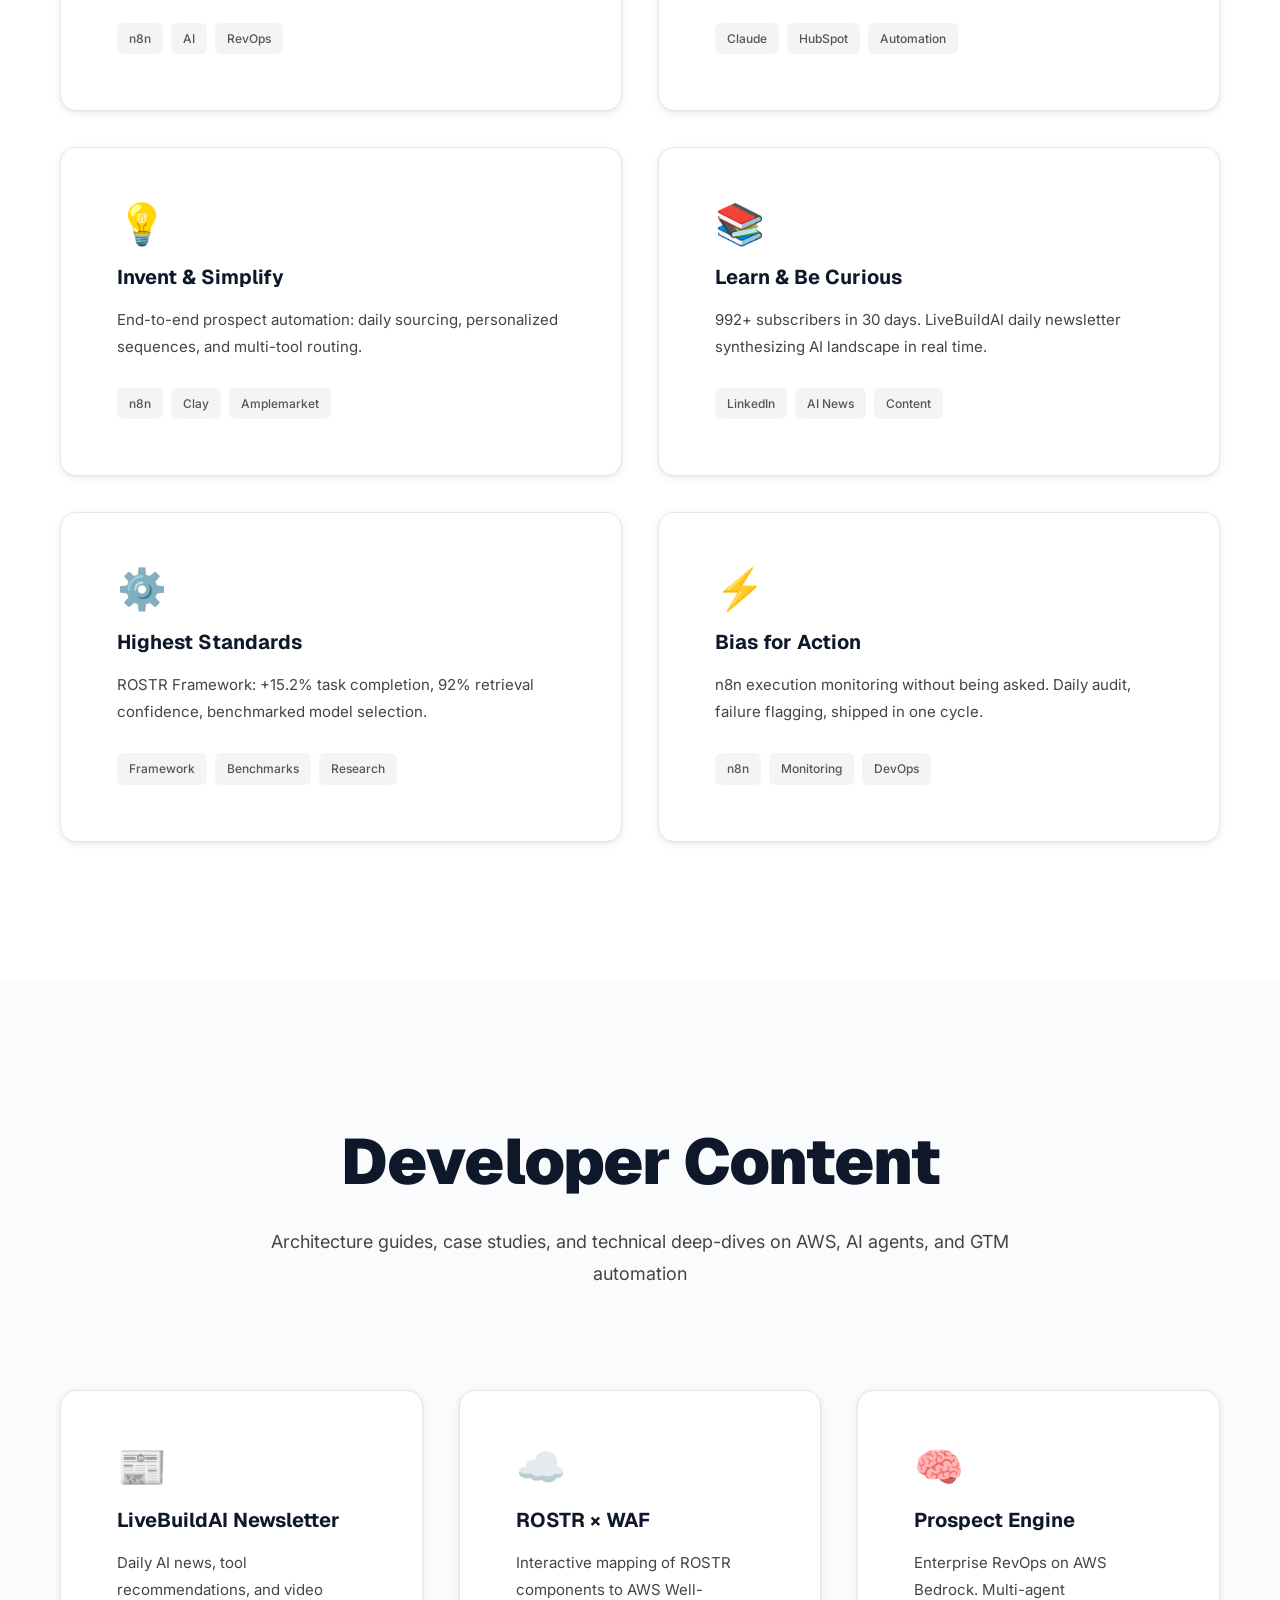
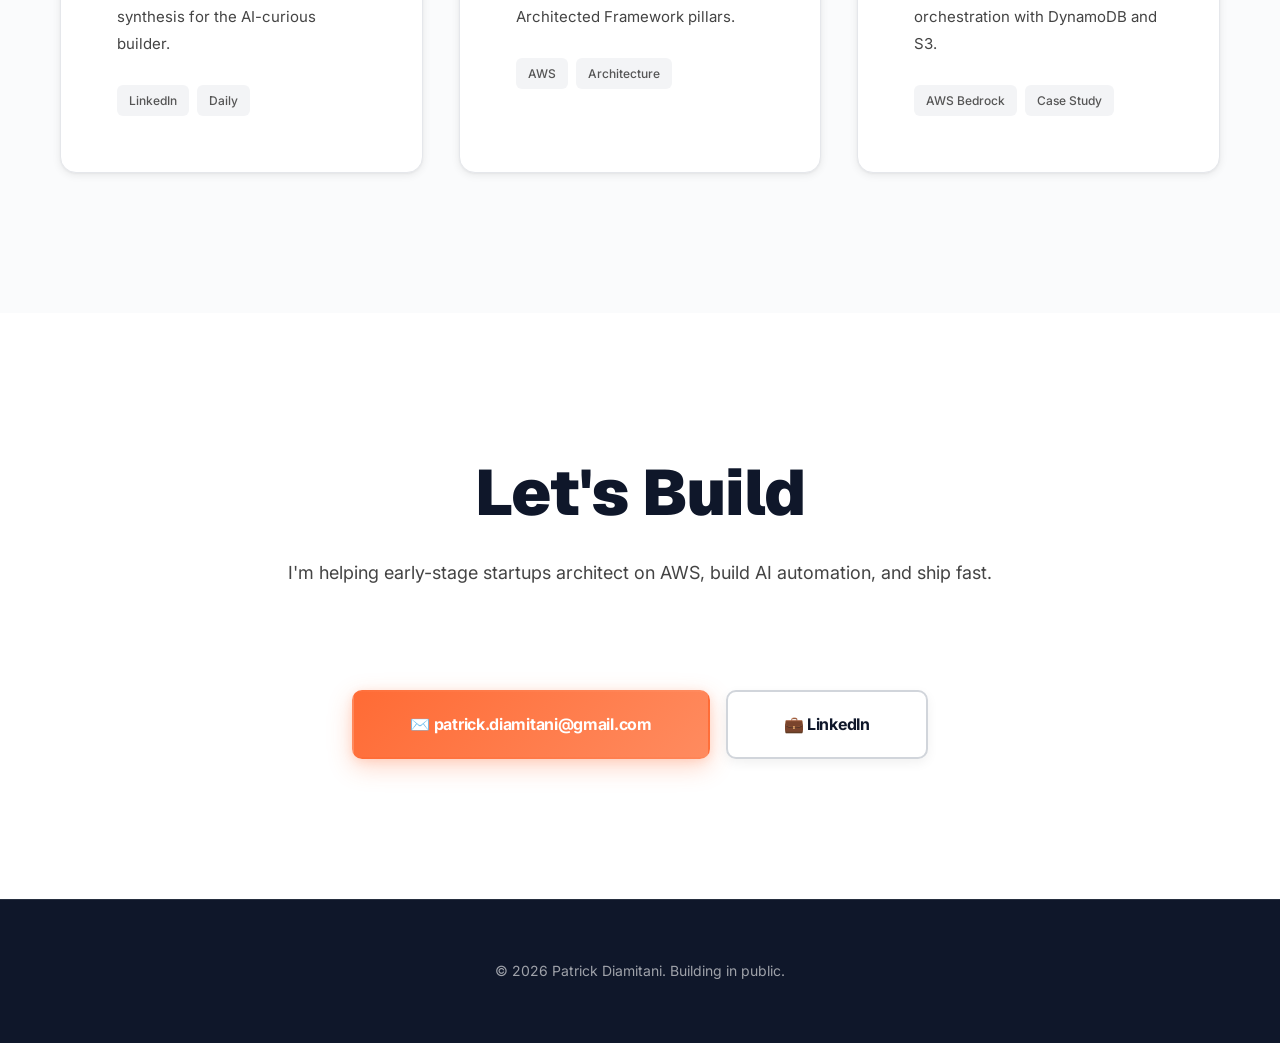
==== commit 6b3f150c: "fix: developer content grid layout - add display grid to all grid classes" ====
--- a/index.html
+++ b/index.html
@@ -68,7 +68,7 @@
     .nav-links a {
       font-size: 14px;
       font-weight: 500;
-      color: #555555;
+      color: #333333;
       transition: color 0.2s;
     }
 
@@ -82,11 +82,11 @@
       display: flex;
       align-items: center;
       justify-content: center;
-      padding: 240px 40px 160px;
+      padding: 280px 80px 160px;
       text-align: center;
       position: relative;
       overflow: hidden;
-      background: linear-gradient(180deg, #ffffff 0%, #fafbfc 100%);
+      background: linear-gradient(180deg, #ffffff 0%, #f5f7fb 50%, #fafbfc 100%);
     }
 
     .hero::before {
@@ -130,11 +130,11 @@
 
     .hero-title {
       font-family: 'Geist', sans-serif;
-      font-size: clamp(3.5rem, 8vw, 5.5rem);
-      font-weight: 800;
-      line-height: 1.1;
-      letter-spacing: -1.5px;
-      margin-bottom: 24px;
+      font-size: clamp(3.5rem, 10vw, 6.5rem);
+      font-weight: 900;
+      line-height: 1.15;
+      letter-spacing: -2px;
+      margin-bottom: 32px;
       color: #0f172a;
     }
 
@@ -146,15 +146,15 @@
     }
 
     .hero-subtitle {
-      font-size: 21px;
-      color: #555555;
-      line-height: 1.8;
-      margin-bottom: 56px;
+      font-size: 22px;
+      color: #333333;
+      line-height: 1.9;
+      margin-bottom: 64px;
       max-width: 700px;
       margin-left: auto;
       margin-right: auto;
       font-weight: 400;
-      letter-spacing: -0.2px;
+      letter-spacing: -0.3px;
     }
 
     .hero-ctas {
@@ -168,14 +168,15 @@
       display: inline-flex;
       align-items: center;
       gap: 8px;
-      padding: 18px 40px;
+      padding: 20px 56px;
       border-radius: 10px;
-      font-size: 15px;
+      font-size: 16px;
       font-weight: 700;
       transition: all 0.3s cubic-bezier(0.16, 1, 0.3, 1);
       cursor: pointer;
       border: 2px solid transparent;
       letter-spacing: -0.3px;
+      min-width: 200px;
     }
 
     .btn-primary {
@@ -199,13 +200,13 @@
     .btn-secondary:hover {
       border-color: #ff6b35;
       background: rgba(255, 107, 53, 0.03);
-      box-shadow: 0 8px 20px rgba(255, 107, 53, 0.18);
+      box-shadow: 0 8px 20px rgba(255, 107, 53, 0.18), 0 0 0 3px rgba(255, 107, 53, 0.12);
       transform: translateY(-2px);
     }
 
     /* Section */
     section {
-      padding: 120px 40px;
+      padding: 140px 60px;
     }
 
     .section-container {
@@ -215,7 +216,7 @@
 
     .section-header {
       text-align: center;
-      margin-bottom: 80px;
+      margin-bottom: 100px;
       max-width: 800px;
       margin-left: auto;
       margin-right: auto;
@@ -223,24 +224,29 @@
 
     .section-header h2 {
       font-family: 'Geist', sans-serif;
-      font-size: clamp(2.5rem, 5vw, 3.5rem);
-      font-weight: 800;
-      letter-spacing: -0.5px;
-      margin-bottom: 20px;
-      line-height: 1.2;
+      font-size: clamp(2.5rem, 6vw, 4rem);
+      font-weight: 900;
+      letter-spacing: -1px;
+      margin-bottom: 24px;
+      line-height: 1.25;
     }
 
     .section-header p {
       font-size: 18px;
-      color: #555555;
-      line-height: 1.7;
+      color: #444444;
+      line-height: 1.8;
     }
 
     /* Grid */
+    .grid,
+    .grid-2,
+    .grid-3 {
+      display: grid;
+      gap: 36px;
+    }
+
     .grid {
-      display: grid;
       grid-template-columns: repeat(auto-fit, minmax(300px, 1fr));
-      gap: 32px;
     }
 
     .grid-2 {
@@ -261,7 +267,11 @@
       }
 
       section {
-        padding: 100px 32px;
+        padding: 120px 48px;
+      }
+
+      .hero {
+        padding: 240px 60px 140px;
       }
     }
 
@@ -275,11 +285,15 @@
       }
 
       section {
-        padding: 80px 24px;
+        padding: 90px 28px;
       }
 
       .card {
-        padding: 40px 32px;
+        padding: 44px 32px;
+      }
+
+      .hero {
+        padding: 200px 28px 120px;
       }
     }
 
@@ -290,20 +304,21 @@
       }
 
       .hero {
-        padding: 180px 20px 100px;
+        padding: 160px 20px 100px;
       }
 
       section {
-        padding: 60px 20px;
+        padding: 70px 20px;
       }
 
       .card {
-        padding: 32px 24px;
+        padding: 40px 28px;
       }
 
       .btn {
-        padding: 16px 32px;
-        font-size: 14px;
+        padding: 18px 40px;
+        font-size: 15px;
+        min-width: 100%;
       }
     }
 
@@ -312,7 +327,7 @@
       background: white;
       border: 1px solid #e5e7eb;
       border-radius: 16px;
-      padding: 48px;
+      padding: 56px;
       transition: all 0.4s cubic-bezier(0.16, 1, 0.3, 1);
       position: relative;
       box-shadow: 0 2px 8px rgba(0, 0, 0, 0.08), 0 1px 2px rgba(0, 0, 0, 0.04);
@@ -321,7 +336,7 @@
     .card:hover {
       border-color: #ff6b35;
       transform: translateY(-12px);
-      box-shadow: 0 28px 72px rgba(0, 0, 0, 0.16), 0 8px 16px rgba(0, 0, 0, 0.1), 0 0 0 1px rgba(255, 107, 53, 0.12);
+      box-shadow: 0 28px 72px rgba(0, 0, 0, 0.16), 0 8px 16px rgba(0, 0, 0, 0.1), 0 0 0 2px rgba(255, 107, 53, 0.3);
     }
 
     .card-icon {
@@ -342,7 +357,7 @@
 
     .card-text {
       font-size: 15px;
-      color: #555555;
+      color: #444444;
       line-height: 1.8;
       margin-bottom: 28px;
       font-weight: 400;
@@ -402,21 +417,18 @@
         padding: 0 20px;
       }
 
-      .hero {
-        padding: 160px 20px 80px;
-      }
-
       section {
-        padding: 80px 20px;
+        padding: 90px 20px;
       }
 
       .section-header {
-        margin-bottom: 50px;
+        margin-bottom: 60px;
       }
 
       .hero-ctas {
         flex-direction: column;
-        align-items: center;
+        align-items: stretch;
+        gap: 20px;
       }
 
       .btn {
@@ -425,14 +437,14 @@
       }
 
       .card {
-        padding: 36px 28px;
+        padding: 44px 28px;
       }
     }
 
     .leadership-grid {
       display: grid;
       grid-template-columns: repeat(2, 1fr);
-      gap: 32px;
+      gap: 36px;
     }
 
     @media (max-width: 768px) {
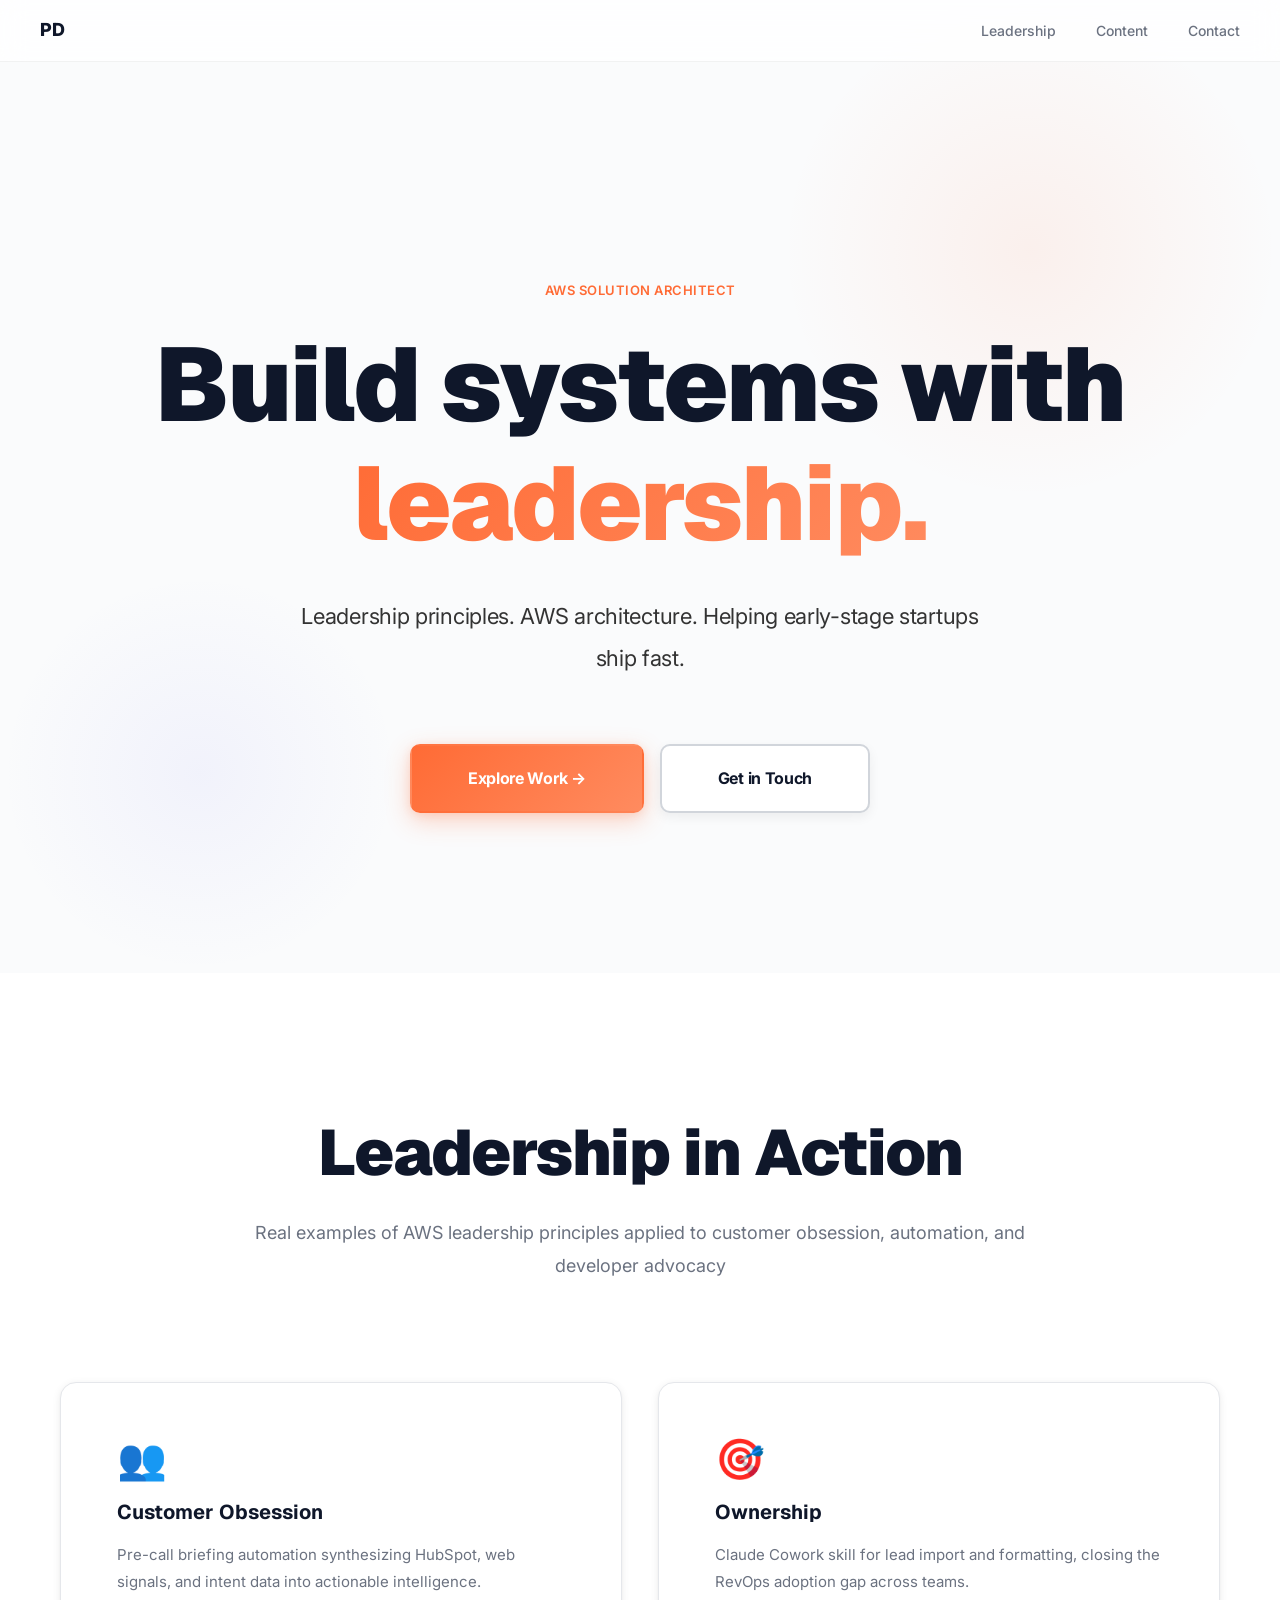
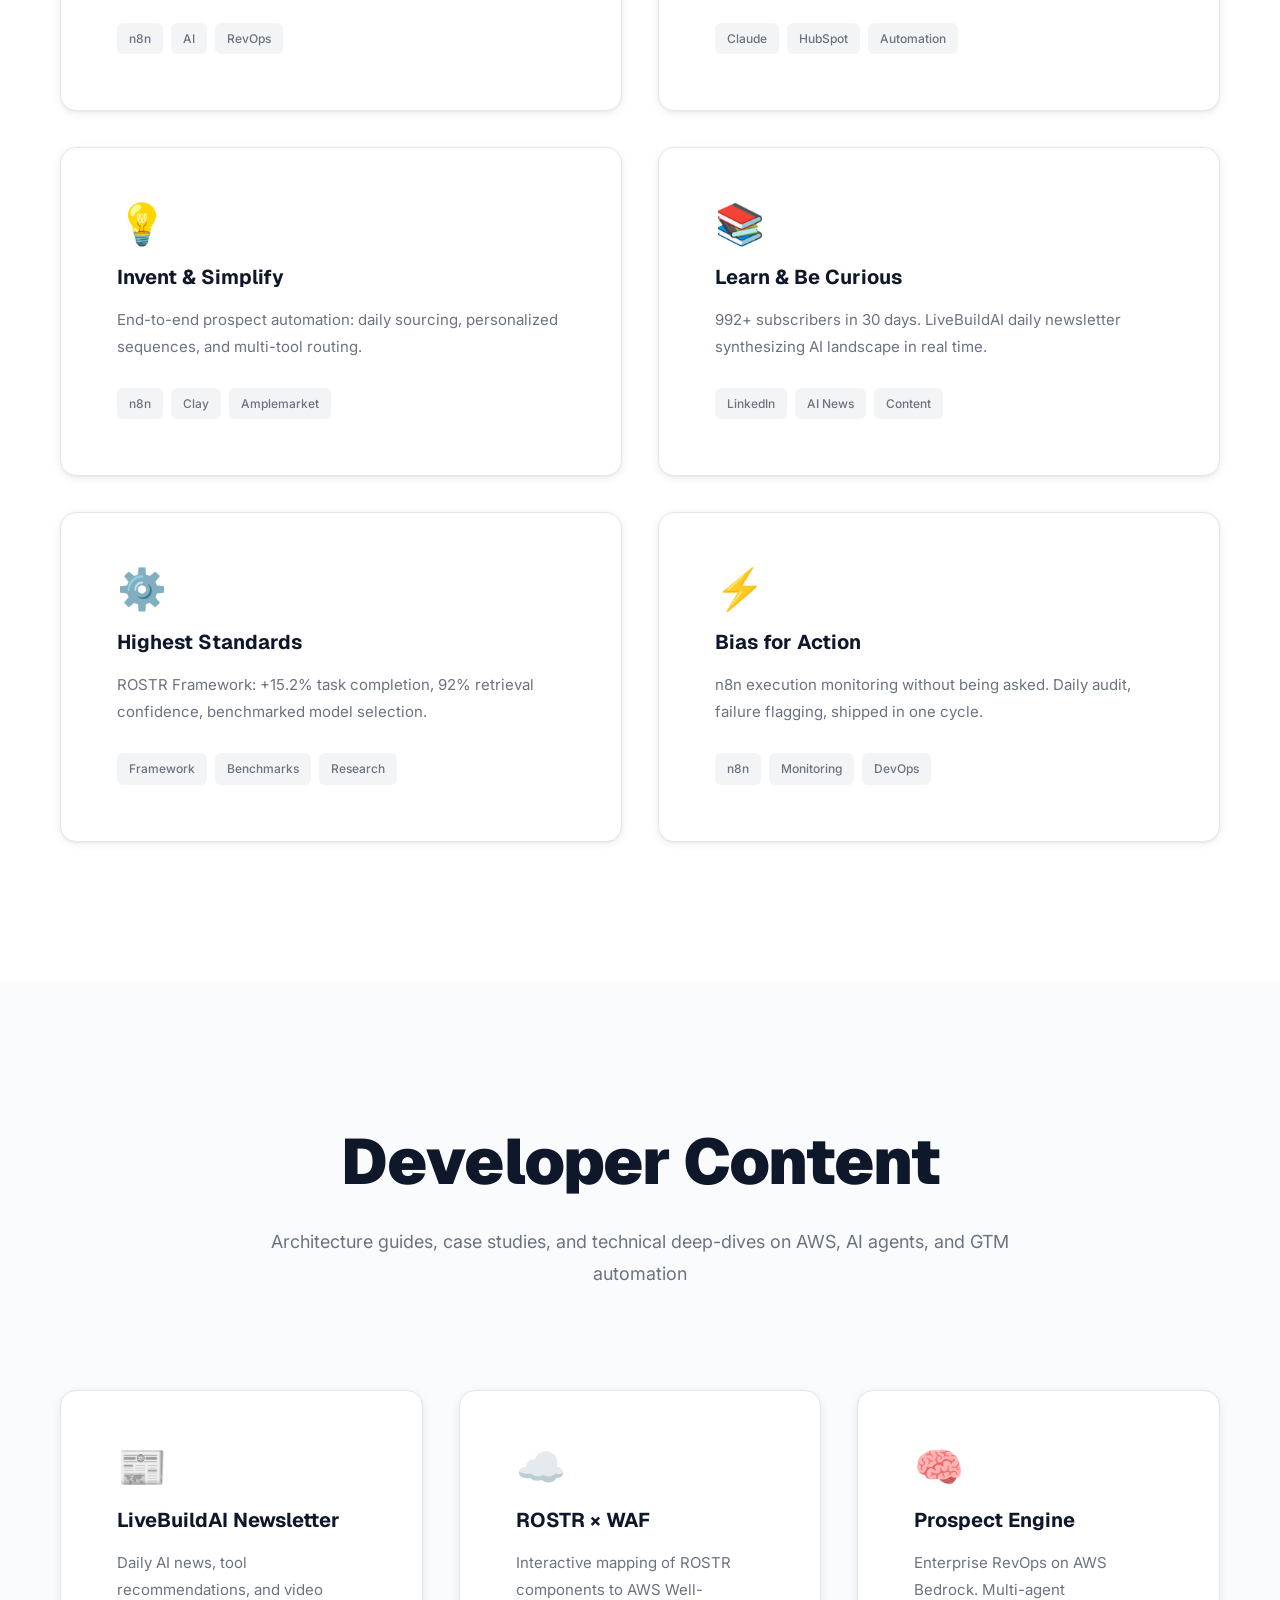
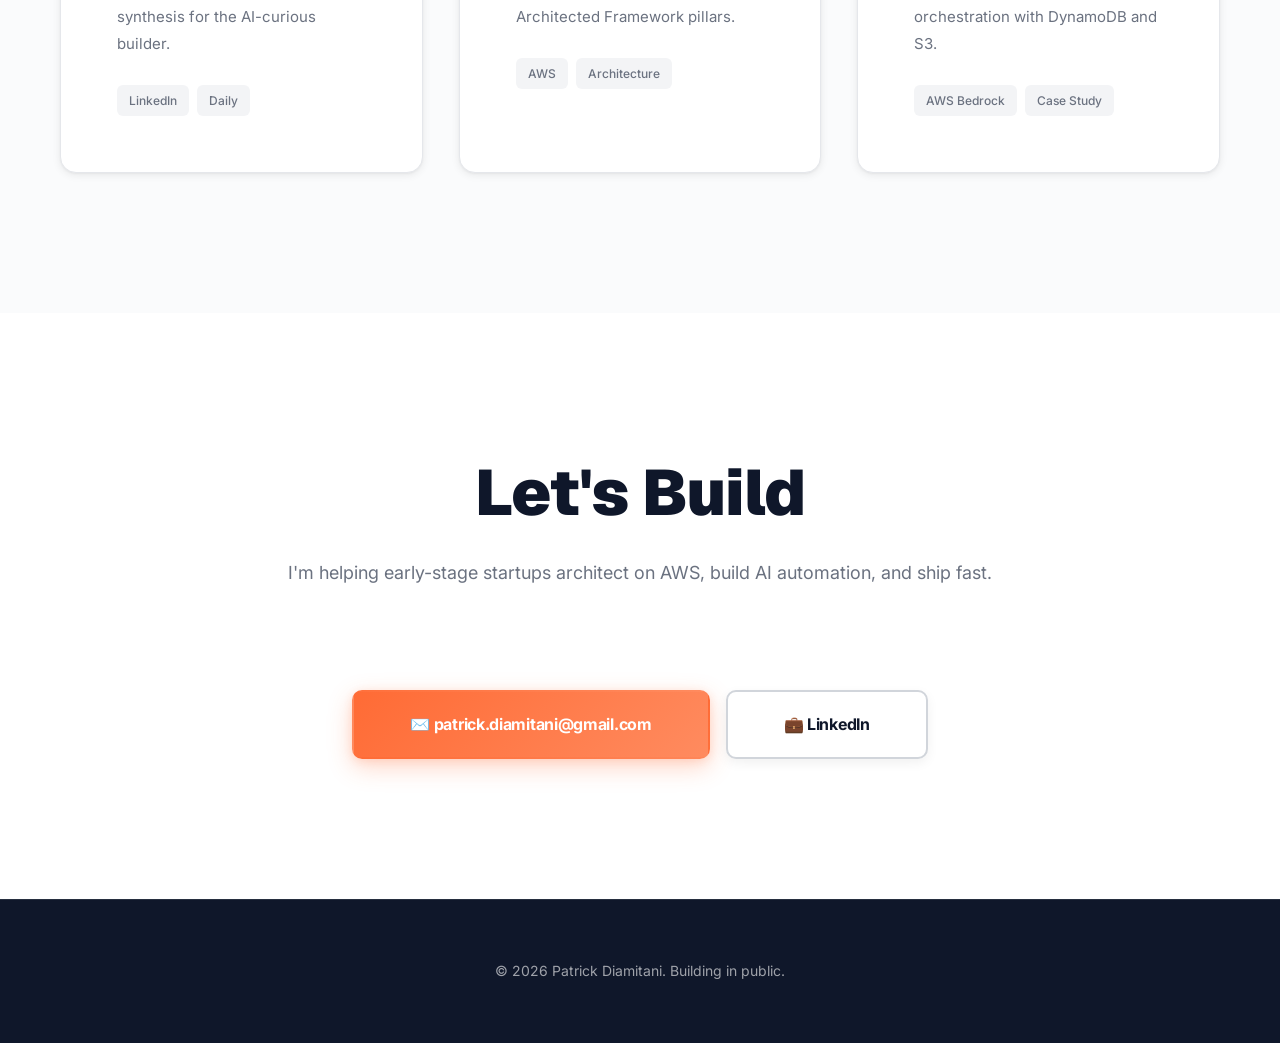
==== commit 868b7796: "fix: improve contrast - dark text colors and consistent nav styling - Update nav links: #6b7280 text" ====
--- a/index.html
+++ b/index.html
@@ -68,12 +68,12 @@
     .nav-links a {
       font-size: 14px;
       font-weight: 500;
-      color: #333333;
+      color: #6b7280;
       transition: color 0.2s;
     }
 
     .nav-links a:hover {
-      color: #0f172a;
+      color: #ff6b35;
     }
 
     /* Hero Section */
@@ -229,11 +229,12 @@
       letter-spacing: -1px;
       margin-bottom: 24px;
       line-height: 1.25;
+      color: #0f172a;
     }
 
     .section-header p {
       font-size: 18px;
-      color: #444444;
+      color: #6b7280;
       line-height: 1.8;
     }
 
@@ -357,7 +358,7 @@
 
     .card-text {
       font-size: 15px;
-      color: #444444;
+      color: #6b7280;
       line-height: 1.8;
       margin-bottom: 28px;
       font-weight: 400;
@@ -374,7 +375,7 @@
       padding: 6px 12px;
       background: #f3f4f6;
       border-radius: 6px;
-      color: #555555;
+      color: #6b7280;
       font-weight: 500;
       transition: all 0.2s;
     }
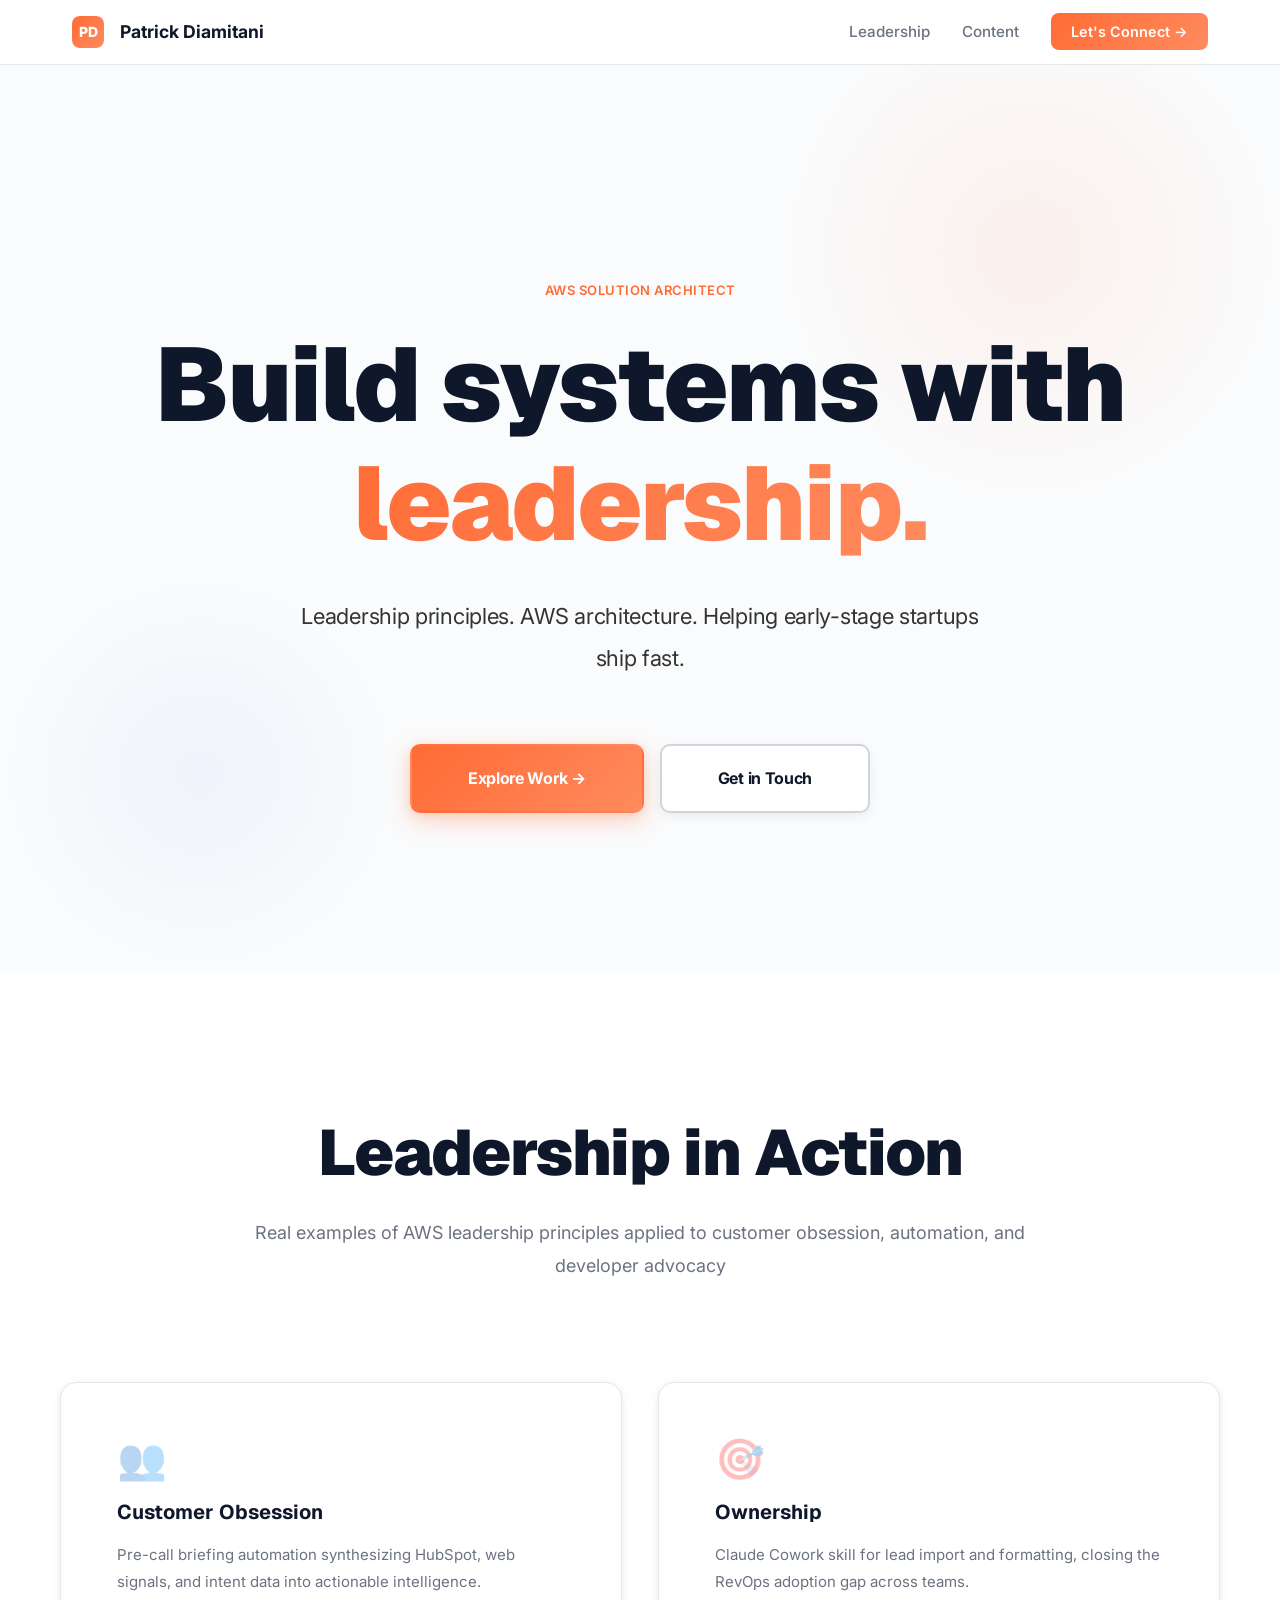
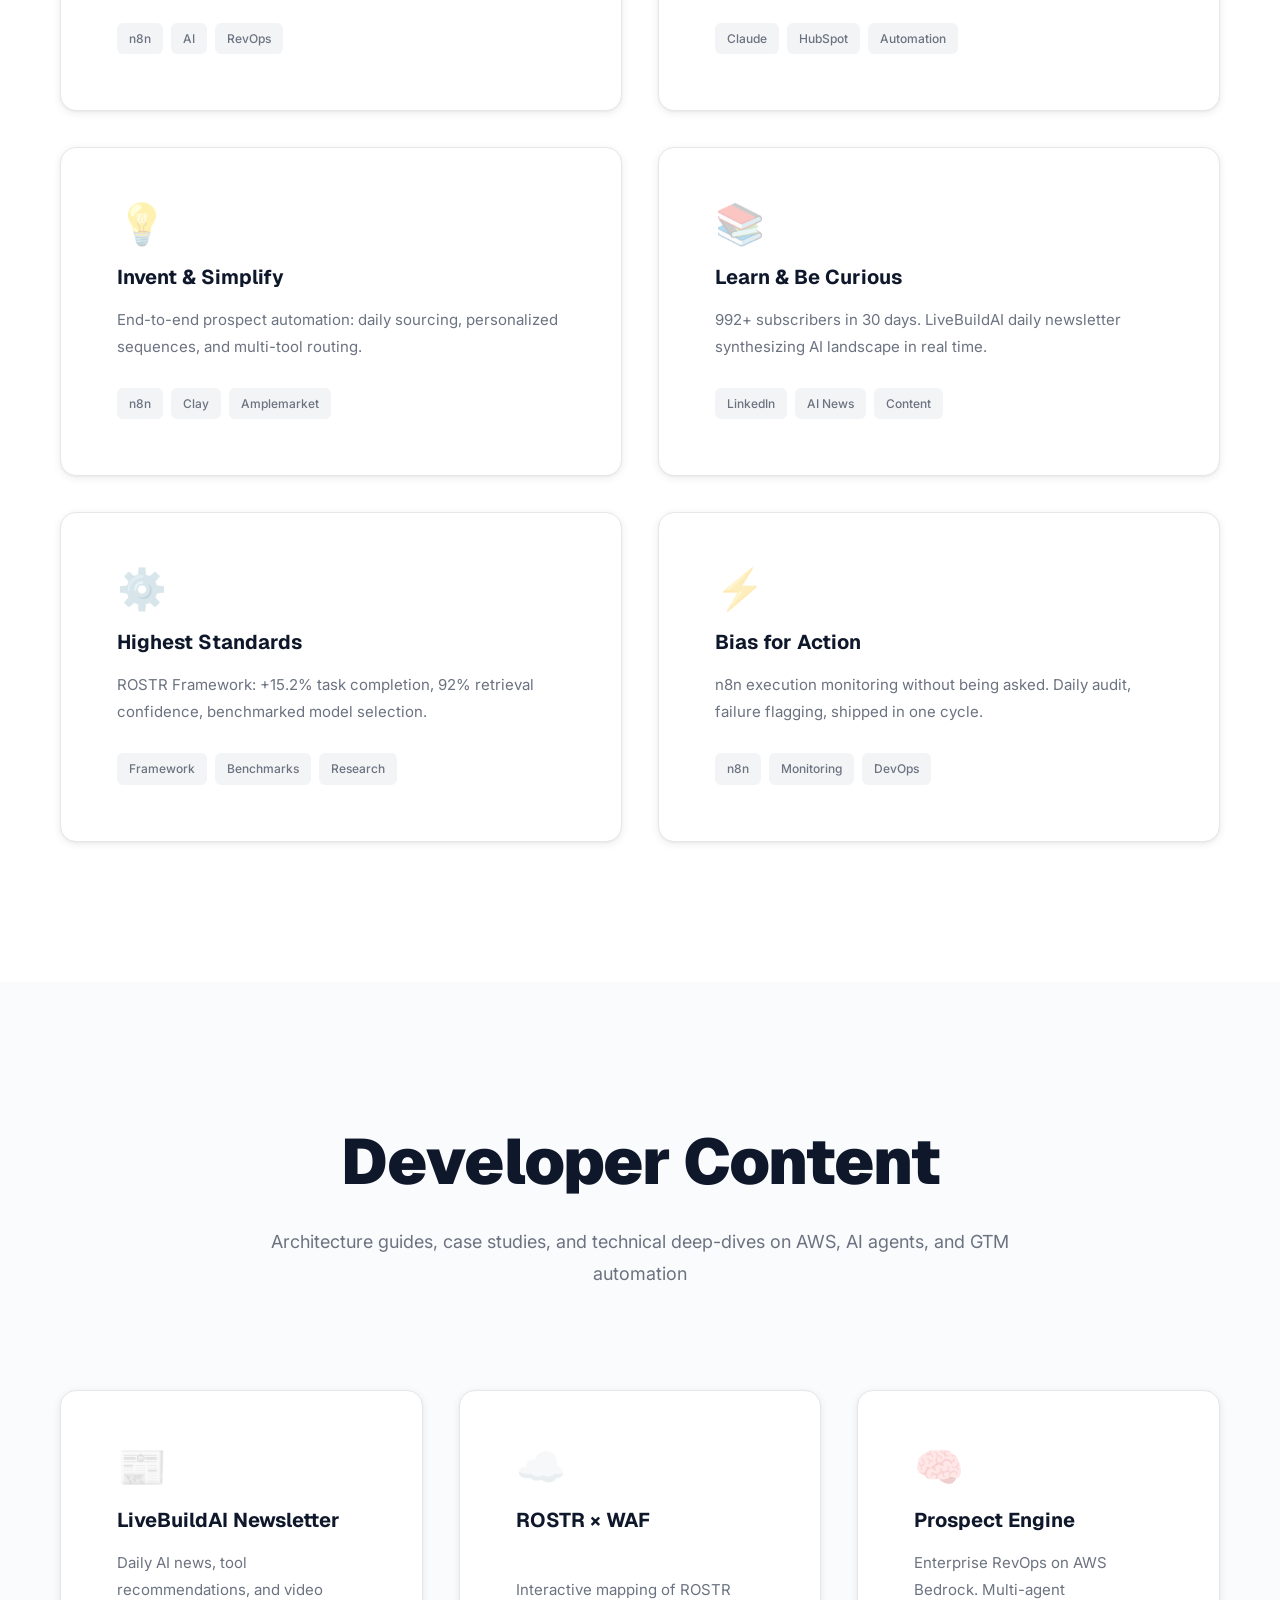
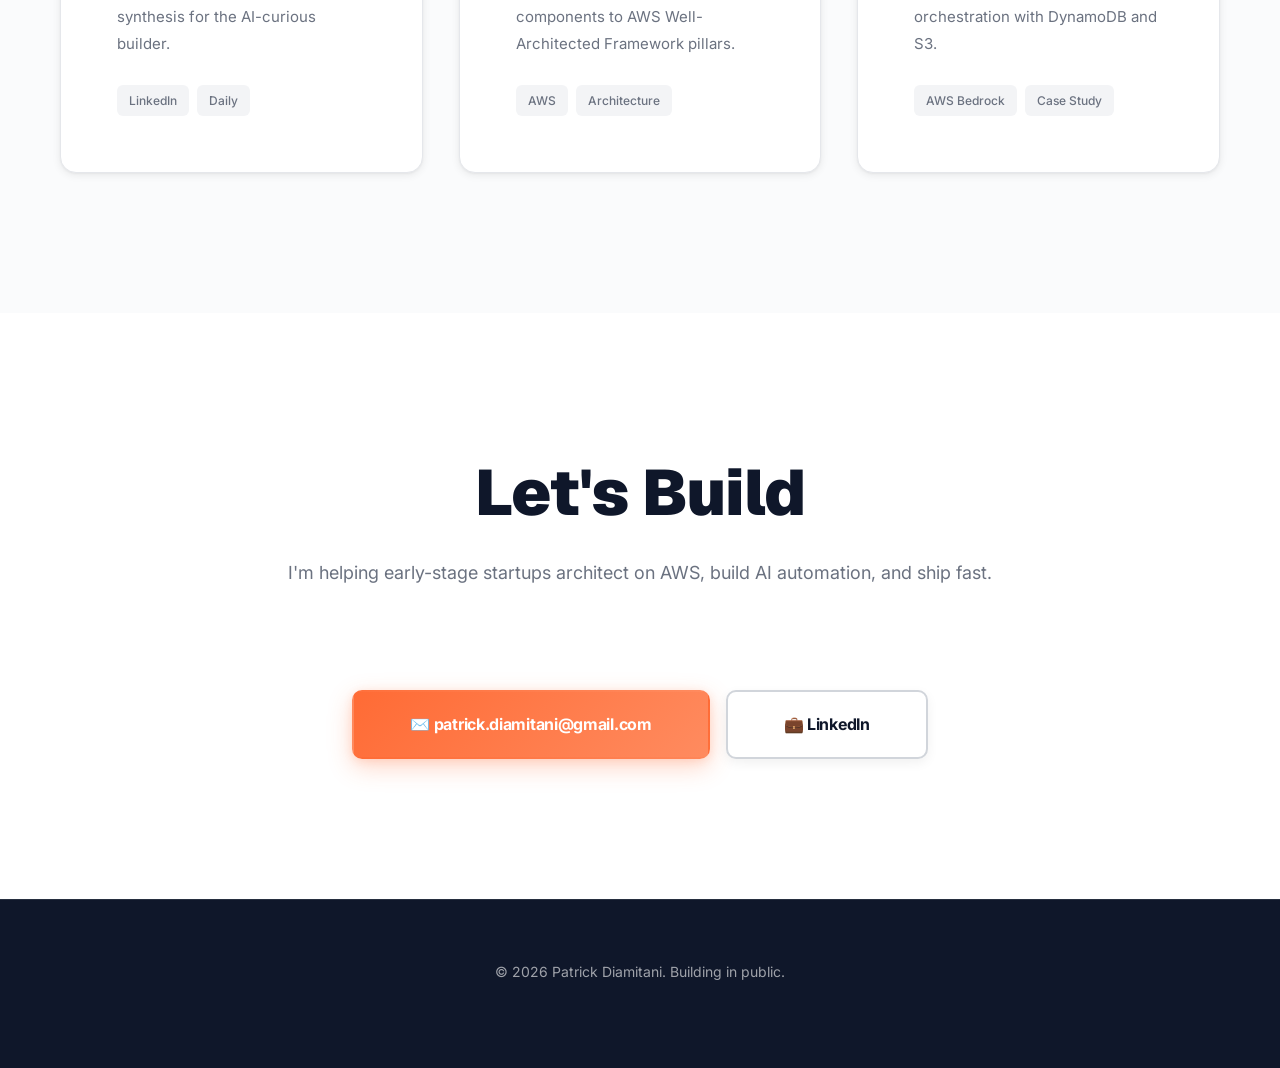
==== commit 632d98ba: "fix: unify nav bar styling across all pages - Update index.html nav to use consistent nav structure " ====
--- a/index.html
+++ b/index.html
@@ -8,6 +8,7 @@
   <link rel="preconnect" href="https://fonts.googleapis.com">
   <link rel="preconnect" href="https://fonts.gstatic.com" crossorigin>
   <link href="https://fonts.googleapis.com/css2?family=Geist:wght@400;500;600;700;800&family=Inter:wght@300;400;500;600;700;800&display=swap" rel="stylesheet">
+  <link rel="stylesheet" href="styles/main.css" />
   <style>
     * {
       margin: 0;
@@ -31,50 +32,7 @@
       color: inherit;
     }
 
-    /* Navigation */
-    nav {
-      position: fixed;
-      top: 0;
-      left: 0;
-      right: 0;
-      z-index: 1000;
-      background: rgba(255, 255, 255, 0.8);
-      backdrop-filter: blur(12px);
-      border-bottom: 1px solid rgba(0, 0, 0, 0.05);
-      padding: 16px 0;
-    }
-
-    .nav-content {
-      max-width: 1400px;
-      margin: 0 auto;
-      padding: 0 40px;
-      display: flex;
-      justify-content: space-between;
-      align-items: center;
-    }
-
-    .nav-logo {
-      font-weight: 800;
-      font-size: 18px;
-      letter-spacing: -0.5px;
-    }
-
-    .nav-links {
-      display: flex;
-      gap: 40px;
-      list-style: none;
-    }
-
-    .nav-links a {
-      font-size: 14px;
-      font-weight: 500;
-      color: #6b7280;
-      transition: color 0.2s;
-    }
-
-    .nav-links a:hover {
-      color: #ff6b35;
-    }
+    /* Navigation uses main.css styles for consistency */
 
     /* Hero Section */
     .hero {
@@ -457,13 +415,16 @@
 </head>
 <body>
 
-<nav>
-  <div class="nav-content">
-    <div class="nav-logo">PD</div>
+<nav class="nav" role="navigation">
+  <div class="nav-inner">
+    <a href="index.html" class="nav-logo">
+      <div class="nav-logo-badge">PD</div>
+      Patrick Diamitani
+    </a>
     <ul class="nav-links">
-      <li><a href="#leadership">Leadership</a></li>
-      <li><a href="#content">Content</a></li>
-      <li><a href="#contact">Contact</a></li>
+      <li><a href="#leadership" class="nav-link">Leadership</a></li>
+      <li><a href="#content" class="nav-link">Content</a></li>
+      <li><a href="#contact" class="nav-cta">Let's Connect →</a></li>
     </ul>
   </div>
 </nav>
--- a/styles/main.css
+++ b/styles/main.css
@@ -0,0 +1,488 @@
+/* ============================================================
+   PATRICK DIAMITANI — AWS SOLUTIONS ARCHITECT PORTFOLIO
+   Modern SaaS Design System · Powered by AWS Well-Architected
+   ============================================================ */
+
+@import url('https://fonts.googleapis.com/css2?family=Inter:wght@400;500;600;700;800&display=swap');
+
+/* ── CSS Custom Properties ─────────────────────────────────── */
+:root {
+  /* Colors */
+  --color-primary: #0F172A;
+  --color-accent: #FF6B35;
+  --color-background: #FFFFFF;
+  --color-surface: #F9FAFB;
+  --color-text-primary: #1F2937;
+  --color-text-secondary: #6B7280;
+  --color-border: #E5E7EB;
+  --color-success: #10B981;
+  --color-error: #EF4444;
+
+  /* Gradients */
+  --grad-hero: linear-gradient(135deg, #FFFFFF 0%, #F9FAFB 100%);
+  --grad-accent: linear-gradient(135deg, #FF6B35, #FF8B5F);
+  --grad-text: linear-gradient(135deg, #0F172A, #1F2937);
+
+  /* Typography */
+  --font-display: 'Inter', system-ui, -apple-system, sans-serif;
+  --font-body: 'Inter', system-ui, -apple-system, sans-serif;
+  --font-mono: 'Courier New', monospace;
+
+  /* Spacing (8px base) */
+  --spacing-xs: 8px;
+  --spacing-sm: 16px;
+  --spacing-md: 24px;
+  --spacing-lg: 32px;
+  --spacing-xl: 48px;
+  --spacing-2xl: 64px;
+  --spacing-3xl: 80px;
+
+  /* Layout */
+  --max-width: 1200px;
+  --container-pad: 32px;
+
+  /* Transitions */
+  --ease-out: cubic-bezier(0.16, 1, 0.3, 1);
+  --ease-smooth: cubic-bezier(0.4, 0, 0.2, 1);
+}
+
+/* ── Reset & Base ───────────────────────────────────────────── */
+*, *::before, *::after {
+  box-sizing: border-box;
+  margin: 0;
+  padding: 0;
+}
+
+html {
+  scroll-behavior: smooth;
+  font-size: 16px;
+  -webkit-font-smoothing: antialiased;
+  -moz-osx-font-smoothing: grayscale;
+}
+
+body {
+  font-family: var(--font-body);
+  background: var(--color-background);
+  color: var(--color-text-primary);
+  line-height: 1.6;
+  overflow-x: hidden;
+}
+
+/* Typography */
+h1, h2, h3, h4, h5, h6 {
+  font-family: var(--font-display);
+  font-weight: 800;
+  line-height: 1.2;
+  color: var(--color-primary);
+}
+
+h1 { font-size: clamp(2.5rem, 5vw, 3.5rem); }
+h2 { font-size: clamp(1.75rem, 4vw, 2.5rem); }
+h3 { font-size: clamp(1.25rem, 3vw, 1.75rem); }
+h4 { font-size: 1.25rem; }
+h5 { font-size: 1rem; }
+h6 { font-size: 0.875rem; }
+
+p { color: var(--color-text-secondary); line-height: 1.7; margin-bottom: var(--spacing-md); }
+
+a {
+  color: var(--color-accent);
+  text-decoration: none;
+  transition: color var(--ease-smooth) 0.2s;
+}
+
+a:hover { color: #FF8B5F; }
+
+img { max-width: 100%; display: block; height: auto; }
+ul { list-style: none; }
+
+/* ── Scrollbar ──────────────────────────────────────────────── */
+::-webkit-scrollbar { width: 8px; }
+::-webkit-scrollbar-track { background: var(--color-surface); }
+::-webkit-scrollbar-thumb { background: var(--color-accent); border-radius: 4px; }
+::-webkit-scrollbar-thumb:hover { background: #FF8B5F; }
+
+/* ── Layout ─────────────────────────────────────────────────── */
+.container {
+  max-width: var(--max-width);
+  margin: 0 auto;
+  padding: 0 var(--container-pad);
+}
+
+.section {
+  padding: var(--spacing-3xl) 0;
+}
+
+.section-label {
+  font-family: var(--font-mono);
+  font-size: 0.75rem;
+  letter-spacing: 3px;
+  text-transform: uppercase;
+  color: var(--color-accent);
+  margin-bottom: var(--spacing-md);
+  display: flex;
+  align-items: center;
+  gap: var(--spacing-sm);
+}
+
+.section-label::before {
+  content: '';
+  width: 32px;
+  height: 1px;
+  background: var(--color-accent);
+}
+
+.gradient-text {
+  background: var(--grad-accent);
+  -webkit-background-clip: text;
+  -webkit-text-fill-color: transparent;
+  background-clip: text;
+}
+
+/* ── Navigation ─────────────────────────────────────────────── */
+.nav {
+  position: fixed;
+  top: 0;
+  left: 0;
+  right: 0;
+  background: rgba(255, 255, 255, 0.95);
+  backdrop-filter: blur(10px);
+  border-bottom: 1px solid var(--color-border);
+  z-index: 1000;
+  transition: all var(--ease-smooth) 0.2s;
+}
+
+.nav.scrolled {
+  box-shadow: 0 4px 20px rgba(0, 0, 0, 0.08);
+}
+
+.nav-inner {
+  display: flex;
+  justify-content: space-between;
+  align-items: center;
+  max-width: var(--max-width);
+  margin: 0 auto;
+  padding: 16px 32px;
+}
+
+.nav-logo {
+  display: flex;
+  align-items: center;
+  gap: var(--spacing-sm);
+  font-weight: 700;
+  font-size: 1.1rem;
+  color: var(--color-primary);
+  text-decoration: none;
+}
+
+.nav-logo-badge {
+  width: 32px;
+  height: 32px;
+  background: var(--grad-accent);
+  border-radius: 8px;
+  display: flex;
+  align-items: center;
+  justify-content: center;
+  font-size: 0.875rem;
+  font-weight: 800;
+  color: white;
+}
+
+.nav-links {
+  display: flex;
+  gap: var(--spacing-lg);
+  align-items: center;
+  list-style: none;
+}
+
+.nav-link {
+  color: var(--color-text-secondary);
+  font-weight: 500;
+  font-size: 0.95rem;
+  transition: color var(--ease-smooth) 0.2s;
+}
+
+.nav-link:hover {
+  color: var(--color-primary);
+}
+
+.nav-cta {
+  padding: 10px 20px;
+  background: var(--grad-accent);
+  color: white;
+  border-radius: 8px;
+  font-weight: 600;
+  font-size: 0.9rem;
+  transition: all var(--ease-smooth) 0.2s;
+}
+
+.nav-cta:hover {
+  transform: translateY(-2px);
+  box-shadow: 0 8px 20px rgba(255, 107, 53, 0.3);
+}
+
+@media (max-width: 768px) {
+  .nav-links { gap: var(--spacing-md); }
+}
+
+/* ── Buttons ────────────────────────────────────────────────── */
+.btn {
+  display: inline-flex;
+  align-items: center;
+  gap: 8px;
+  padding: 14px 28px;
+  border-radius: 8px;
+  font-weight: 600;
+  font-size: 0.9rem;
+  text-decoration: none;
+  transition: all var(--ease-smooth) 0.2s;
+  border: none;
+  cursor: pointer;
+}
+
+.btn-primary {
+  background: var(--grad-accent);
+  color: white;
+}
+
+.btn-primary:hover {
+  transform: translateY(-2px);
+  box-shadow: 0 12px 32px rgba(255, 107, 53, 0.35);
+}
+
+.btn-secondary {
+  background: transparent;
+  border: 1px solid var(--color-accent);
+  color: var(--color-accent);
+}
+
+.btn-secondary:hover {
+  background: var(--color-surface);
+  border-color: #FF8B5F;
+  color: #FF8B5F;
+}
+
+/* ── Cards ──────────────────────────────────────────────────── */
+.card {
+  background: white;
+  border: 1px solid var(--color-border);
+  border-radius: 16px;
+  overflow: hidden;
+  transition: all var(--ease-smooth) 0.3s;
+  display: flex;
+  flex-direction: column;
+  height: 100%;
+}
+
+.card:hover {
+  border-color: var(--color-accent);
+  box-shadow: 0 20px 40px rgba(15, 23, 42, 0.1);
+  transform: translateY(-8px);
+}
+
+.card-thumbnail {
+  aspect-ratio: 16 / 9;
+  background: linear-gradient(135deg, #F9FAFB, #E5E7EB);
+  display: flex;
+  align-items: center;
+  justify-content: center;
+  overflow: hidden;
+  position: relative;
+}
+
+.card-thumbnail::after {
+  content: '▶';
+  position: absolute;
+  width: 48px;
+  height: 48px;
+  background: rgba(255, 107, 53, 0.9);
+  border-radius: 50%;
+  display: flex;
+  align-items: center;
+  justify-content: center;
+  font-size: 1rem;
+  color: white;
+  opacity: 0;
+  transition: opacity var(--ease-smooth) 0.2s;
+}
+
+.card:hover .card-thumbnail::after {
+  opacity: 1;
+}
+
+.card-icon {
+  font-size: 3rem;
+  opacity: 0.3;
+}
+
+.card-content {
+  padding: 20px;
+  flex: 1;
+  display: flex;
+  flex-direction: column;
+}
+
+.card-category {
+  font-family: var(--font-mono);
+  font-size: 0.7rem;
+  letter-spacing: 1px;
+  text-transform: uppercase;
+  color: var(--color-accent);
+  margin-bottom: 8px;
+}
+
+.card-title {
+  font-weight: 700;
+  font-size: 1rem;
+  margin-bottom: 12px;
+  line-height: 1.4;
+  color: var(--color-primary);
+  flex: 1;
+}
+
+.card-meta {
+  font-size: 0.8rem;
+  color: var(--color-text-secondary);
+  display: flex;
+  gap: var(--spacing-sm);
+  flex-wrap: wrap;
+}
+
+/* ── Grids ──────────────────────────────────────────────────── */
+.grid-2 { display: grid; grid-template-columns: repeat(auto-fit, minmax(300px, 1fr)); gap: var(--spacing-lg); }
+.grid-3 { display: grid; grid-template-columns: repeat(auto-fit, minmax(320px, 1fr)); gap: var(--spacing-lg); }
+.grid-4 { display: grid; grid-template-columns: repeat(auto-fit, minmax(250px, 1fr)); gap: var(--spacing-lg); }
+
+@media (max-width: 900px) {
+  .grid-3 { grid-template-columns: repeat(2, 1fr); }
+  .grid-4 { grid-template-columns: repeat(2, 1fr); }
+}
+
+@media (max-width: 480px) {
+  .grid-2, .grid-3, .grid-4 { grid-template-columns: 1fr; }
+}
+
+/* ── Hero Section ───────────────────────────────────────────── */
+.hero {
+  padding: 160px 32px 80px;
+  background: var(--grad-hero);
+  text-align: center;
+}
+
+.hero-content {
+  max-width: 800px;
+  margin: 0 auto;
+}
+
+.hero-title {
+  font-size: clamp(2.5rem, 6vw, 4rem);
+  font-weight: 800;
+  line-height: 1.1;
+  margin-bottom: var(--spacing-md);
+  color: var(--color-primary);
+}
+
+.hero-subtitle {
+  font-size: 1.15rem;
+  color: var(--color-text-secondary);
+  line-height: 1.7;
+  margin-bottom: var(--spacing-2xl);
+}
+
+.hero-ctas {
+  display: flex;
+  gap: var(--spacing-md);
+  justify-content: center;
+  flex-wrap: wrap;
+}
+
+/* ── Video Container ────────────────────────────────────────── */
+.video-embed {
+  position: relative;
+  width: 100%;
+  padding-bottom: 56.25%;
+  border-radius: 16px;
+  overflow: hidden;
+  background: var(--color-surface);
+}
+
+.video-embed iframe {
+  position: absolute;
+  top: 0;
+  left: 0;
+  width: 100%;
+  height: 100%;
+  border: none;
+}
+
+/* ── Footer ─────────────────────────────────────────────────── */
+.footer {
+  background: var(--color-primary);
+  color: white;
+  padding: var(--spacing-2xl) 0;
+  margin-top: var(--spacing-3xl);
+  border-top: 1px solid var(--color-border);
+}
+
+.footer-inner {
+  max-width: var(--max-width);
+  margin: 0 auto;
+  padding: 0 var(--container-pad);
+  text-align: center;
+}
+
+.footer-text {
+  font-size: 0.9rem;
+  opacity: 0.8;
+  margin-bottom: var(--spacing-sm);
+}
+
+.footer-made-with {
+  font-size: 0.85rem;
+  opacity: 0.6;
+}
+
+/* ── Responsive ─────────────────────────────────────────────── */
+@media (max-width: 768px) {
+  :root {
+    --container-pad: 20px;
+    --spacing-3xl: 64px;
+  }
+
+  .section {
+    padding: var(--spacing-2xl) 0;
+  }
+
+  .hero {
+    padding: 120px 20px 60px;
+  }
+
+  .nav-links {
+    gap: var(--spacing-md);
+  }
+
+  h1 { font-size: 2rem; }
+  h2 { font-size: 1.5rem; }
+  h3 { font-size: 1.25rem; }
+}
+
+@media (max-width: 480px) {
+  .nav-links {
+    display: none;
+  }
+
+  .hero-ctas {
+    flex-direction: column;
+  }
+
+  .btn {
+    width: 100%;
+    justify-content: center;
+  }
+}
+
+/* ── Print ──────────────────────────────────────────────────── */
+@media print {
+  .nav, .footer { display: none; }
+  body { background: white; }
+}
